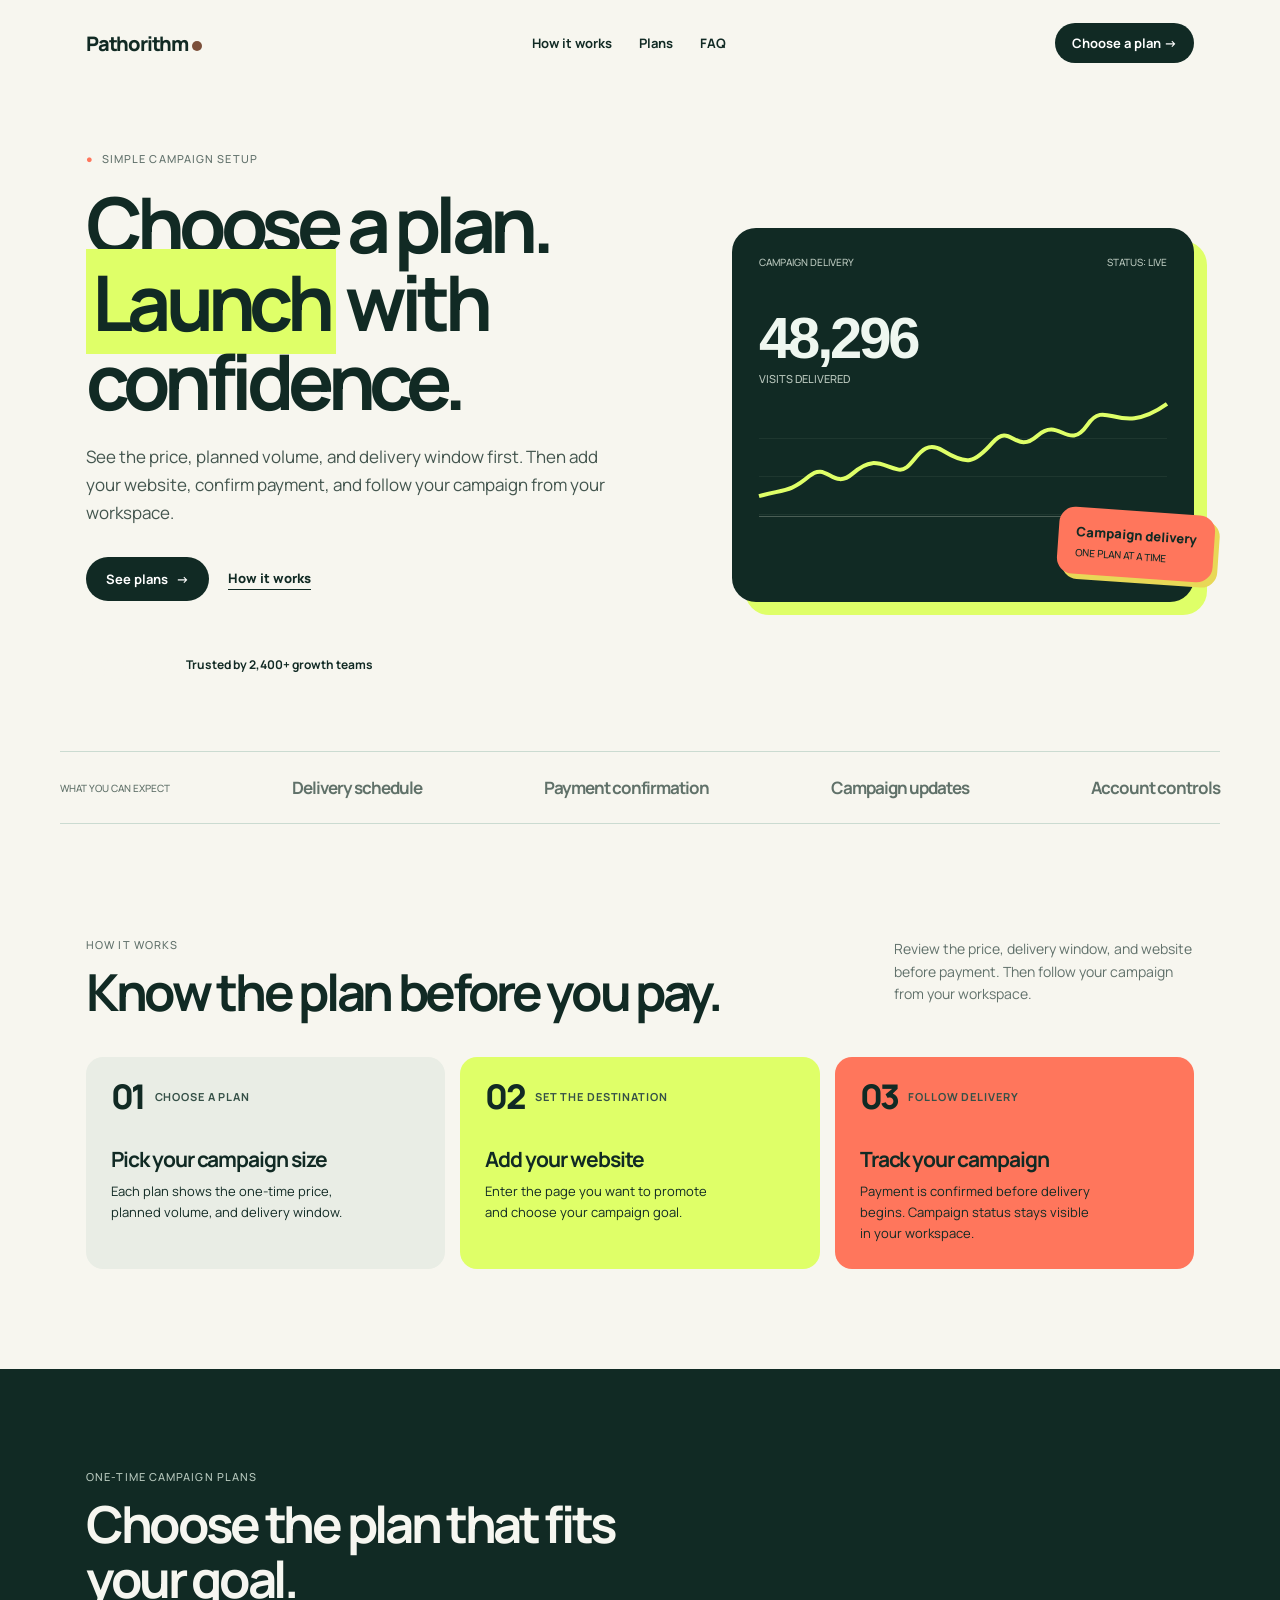
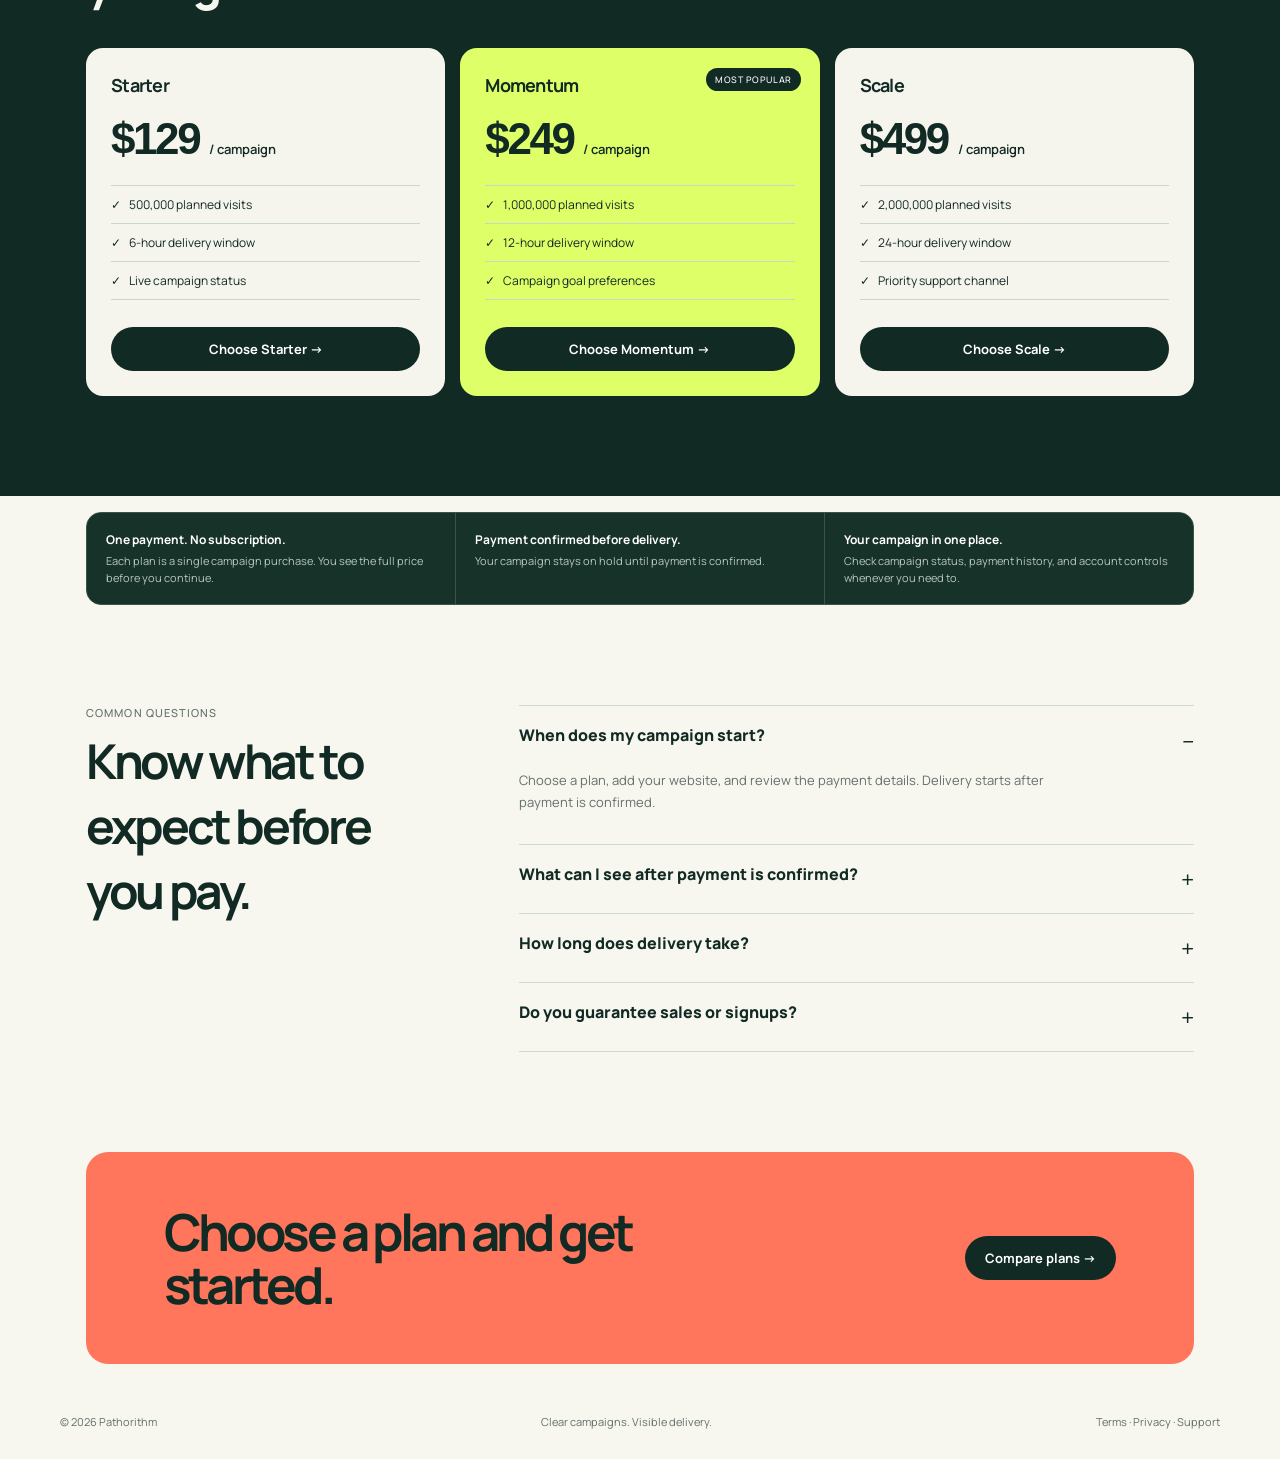
==== index.html @ e5708480 "Add files via upload" ====
<!doctype html>
<html lang="en">
<head>
  <meta charset="utf-8">
  <meta name="viewport" content="width=device-width, initial-scale=1">
  <meta name="description" content="High-intent website traffic, delivered simply.">
  <title>Pathorithm — Real visitors. Clear growth.</title>
  <link rel="preconnect" href="https://fonts.googleapis.com">
  <link rel="preconnect" href="https://fonts.gstatic.com" crossorigin>
  <link href="https://fonts.googleapis.com/css2?family=DM+Mono:wght@400;500&family=Manrope:wght@400;500;600;700;800&display=swap" rel="stylesheet">
  <link rel="icon" href="favicon.svg" type="image/svg+xml">
  <link rel="stylesheet" href="logo.css">
  <link rel="stylesheet" href="typography.css">
  <link rel="stylesheet" href="numbers.css">
  <style>
    :root{--ink:#112a24;--paper:#f7f6ef;--lime:#dfff68;--coral:#ff765c;--soft:#e8ede4;--muted:#61716b;--line:#cbdbd1}
    *{box-sizing:border-box} html{scroll-behavior:smooth} body{margin:0;background:var(--paper);color:var(--ink);font-family:Manrope,Arial,sans-serif} a{color:inherit;text-decoration:none}
    .wrap{max-width:1160px;margin:auto;padding:0 26px}.nav{display:flex;align-items:center;justify-content:space-between;height:86px}.brand{font-weight:800;letter-spacing:-1.2px;font-size:20px}.brand i{display:inline-block;width:10px;height:10px;background:var(--coral);border-radius:50%;margin-left:4px}.nav-links{display:flex;gap:27px;font-size:13px;font-weight:700}.nav-cta,.button{background:var(--ink);color:#fff;border:0;border-radius:999px;padding:13px 20px;font:700 13px Manrope;cursor:pointer;display:inline-flex;justify-content:center;align-items:center;gap:8px}.nav-cta{padding:11px 17px}.hero{min-height:606px;padding:65px 0 72px;position:relative;overflow:hidden}.eyebrow,.kicker{font:500 11px 'DM Mono',monospace;letter-spacing:.1em;text-transform:uppercase;color:var(--muted)}.eyebrow:before{content:'●';color:var(--coral);padding-right:8px}.hero-grid{display:grid;grid-template-columns:1.13fr .87fr;gap:46px;align-items:center}.hero h1{font-size:clamp(48px,6vw,80px);letter-spacing:-.075em;line-height:1.02;margin:19px 0 23px;max-width:720px}.hero h1 em{font-style:normal;background:var(--lime);padding:0 .08em}.sub{font-size:17px;line-height:1.65;color:#43554e;max-width:530px;margin-bottom:30px}.hero-actions{display:flex;align-items:center;gap:19px}.link-arrow{font-size:13px;font-weight:800;border-bottom:1px solid var(--ink);padding-bottom:2px}.proof{display:flex;align-items:center;margin-top:49px;gap:12px;font-size:12px;font-weight:700}.faces{display:flex}.face{width:29px;height:29px;border:2px solid var(--paper);border-radius:50%;margin-left:-7px;background:linear-gradient(135deg,#e58465,#52362e)}.face:nth-child(2){background:linear-gradient(135deg,#a88d78,#dfcfba)}.face:nth-child(3){background:linear-gradient(135deg,#0c6a65,#e9d4b1)}.face:nth-child(4){background:linear-gradient(135deg,#c7d4a2,#805d49)}
    .card-graphic{background:var(--ink);color:#eff7f0;border-radius:24px;padding:27px;min-height:374px;position:relative;box-shadow:13px 13px 0 var(--lime)}.g-head{display:flex;justify-content:space-between;color:#b9c7bd;font:500 10px 'DM Mono'}.g-value{font-size:58px;letter-spacing:-.08em;font-weight:700;margin:35px 0 0}.g-label{font:500 11px 'DM Mono';color:#b9c7bd}.chart{height:116px;margin-top:15px;position:relative;border-bottom:1px solid #4a5e55;background:repeating-linear-gradient(to bottom,transparent 0,transparent 37px,#2b433a 38px)}.chart svg{position:absolute;inset:0;width:100%;height:100%;overflow:visible}.float{position:absolute;bottom:24px;right:-20px;background:var(--coral);color:var(--ink);border-radius:16px;padding:15px 18px;font-weight:800;font-size:13px;transform:rotate(4deg);box-shadow:5px 5px 0 #e8d857}.float span{display:block;font:500 10px 'DM Mono';margin-top:5px}
    .logos{border-top:1px solid var(--line);border-bottom:1px solid var(--line);padding:24px 0;display:flex;align-items:center;justify-content:space-between;gap:25px;color:#607169}.logos p{font:500 10px 'DM Mono';margin:0;white-space:nowrap}.logos strong{font-size:17px;letter-spacing:-1px;white-space:nowrap}.section{padding:100px 0}.section-top{display:flex;justify-content:space-between;align-items:end;margin-bottom:38px}.section h2{font-size:clamp(34px,4vw,51px);letter-spacing:-.065em;line-height:1.08;max-width:650px;margin:12px 0 0}.section-top>p{max-width:300px;line-height:1.6;font-size:14px;color:var(--muted)}.steps{display:grid;grid-template-columns:repeat(3,1fr);gap:15px}.step{padding:25px;background:#e9ede5;border-radius:17px;min-height:205px}.step:nth-child(2){background:var(--lime)}.step:nth-child(3){background:var(--coral)}.number{font:500 11px 'DM Mono'}.step h3{font-size:21px;letter-spacing:-.05em;margin:48px 0 8px}.step p{font-size:13px;line-height:1.6;margin:0;max-width:240px}.pricing{background:var(--ink);color:#f6f6f0}.pricing .kicker{color:#b7c8bd}.pricing h2{max-width:600px}.plans{display:grid;grid-template-columns:repeat(3,1fr);gap:15px;margin-top:42px}.plan{background:#f5f4ed;color:var(--ink);border-radius:17px;padding:25px;position:relative}.plan.hot{background:var(--lime)}.pill{position:absolute;right:19px;top:20px;background:var(--ink);color:#fff;border-radius:999px;padding:5px 9px;font:500 9px 'DM Mono';letter-spacing:.06em}.plan h3{font-size:18px;margin:0 0 17px;letter-spacing:-.04em}.price{font-size:44px;font-weight:800;letter-spacing:-.075em}.price small{font-size:13px;letter-spacing:0}.plan ul{padding:0;list-style:none;margin:21px 0 27px;border-top:1px solid #cbd6ca}.plan li{border-bottom:1px solid #cbd6ca;padding:10px 0;font-size:12px}.plan li:before{content:'✓';margin-right:8px}.plan .button{width:100%}.faq{padding:100px 0}.faq-grid{display:grid;grid-template-columns:.7fr 1.3fr;gap:70px}.faq h2{font-size:48px;letter-spacing:-.07em;margin:8px 0}.details{border-top:1px solid var(--line)}details{border-bottom:1px solid var(--line);padding:18px 0}summary{font-size:16px;font-weight:800;cursor:pointer;list-style:none;display:flex;justify-content:space-between}summary:after{content:'+';font-size:23px;font-weight:400}details[open] summary:after{content:'–'}details p{max-width:570px;color:var(--muted);font-size:13px;line-height:1.7}.cta{background:var(--coral);border-radius:22px;margin:0 0 50px;padding:53px 7%;display:flex;align-items:center;justify-content:space-between;gap:25px}.cta h2{font-size:clamp(33px,4vw,51px);letter-spacing:-.07em;line-height:1.04;margin:0;max-width:630px}.cta .button{background:var(--ink);white-space:nowrap}.footer{padding:0 0 30px;display:flex;justify-content:space-between;font-size:11px;color:var(--muted)}
    @media(max-width:760px){.wrap{padding:0 19px}.nav{height:70px}.nav-links{display:none}.hero{padding-top:42px}.hero-grid,.faq-grid{grid-template-columns:1fr;gap:36px}.hero h1{font-size:51px}.card-graphic{min-height:330px}.logos{overflow:hidden;justify-content:flex-start}.logos strong:nth-of-type(n+4){display:none}.section{padding:68px 0}.section-top{display:block}.section-top>p{margin-top:20px}.steps,.plans{grid-template-columns:1fr}.step h3{margin-top:28px}.pricing{padding:68px 0}.faq{padding:68px 0}.cta{padding:35px 25px;display:block}.cta .button{margin-top:24px}.footer{gap:10px;flex-wrap:wrap}.hero-actions{flex-wrap:wrap}}
    .assurance{display:grid;grid-template-columns:repeat(3,1fr);gap:1px;margin-top:16px;border:1px solid #3b544a;border-radius:15px;overflow:hidden;background:#3b544a}.assurance div{background:#173229;padding:18px 19px}.assurance b{display:block;color:#fff;font-size:12px}.assurance span{display:block;color:#b7c8bd;font-size:11px;line-height:1.55;margin-top:4px}.faces .face{overflow:hidden;background:#dce6dc!important}.faces .face:nth-child(1){background:url('https://images.unsplash.com/photo-1534528741775-53994a69daeb?auto=format&fit=crop&w=80&q=80') center/cover!important}.faces .face:nth-child(2){background:url('https://images.unsplash.com/photo-1500648767791-00dcc994a43e?auto=format&fit=crop&w=80&q=80') center/cover!important}.faces .face:nth-child(3){background:url('https://images.unsplash.com/photo-1544005313-94ddf0286df2?auto=format&fit=crop&w=80&q=80') center/cover!important}.faces .face:nth-child(4){background:url('https://images.unsplash.com/photo-1494790108377-be9c29b29330?auto=format&fit=crop&w=80&q=80') center/cover!important}.hero.wrap,.section.wrap,.faq.wrap{padding-left:26px;padding-right:26px}.step{display:flex;flex-direction:column}.step .number{display:flex;align-items:center;gap:11px;font-family:Manrope,Arial,sans-serif;font-size:11px;font-weight:800;letter-spacing:.08em;color:#355047}.step .number span{font-size:34px;font-weight:800;letter-spacing:-.08em;line-height:.85;color:var(--ink)}.step h3{margin-top:34px}@media(max-width:760px){.hero.wrap,.section.wrap,.faq.wrap{padding-left:19px;padding-right:19px}.proof{flex-wrap:wrap}.assurance{grid-template-columns:1fr}.assurance div{padding:16px}.step .number span{font-size:38px}.step h3{margin-top:26px}}
  </style>
  <style>#landing-loader{position:fixed;inset:0;z-index:100;background:#112a24;color:#f7f6ef;display:grid;place-content:center;justify-items:center;gap:16px;transition:opacity .28s ease,visibility .28s ease}#landing-loader.is-hidden{opacity:0;visibility:hidden;pointer-events:none}.landing-loader-mark{font:800 25px Manrope;letter-spacing:-1.5px}.landing-loader-mark i{display:inline-block;width:10px;height:10px;border-radius:50%;background:#7b4f3a;margin-left:3px}.landing-loader-spin{width:38px;height:38px;border:3px solid #4c685e;border-top-color:#dfff68;border-radius:50%;animation:landingSpin .8s linear infinite}#landing-loader p{font:500 11px 'DM Mono';letter-spacing:.06em;color:#b8cbc0;margin:0}@keyframes landingSpin{to{transform:rotate(360deg)}}</style>
</head>
<body><div id="landing-loader" role="status" aria-live="polite"><div class="landing-loader-mark">Pathorithm<i></i></div><span class="landing-loader-spin"></span><p>Loading Pathorithm…</p></div>
  <nav class="wrap nav"><a href="#top" class="brand" onclick="try{if(JSON.parse(localStorage.getItem('northstar_local_product_v1'))?.session){this.href='dashboard.html'}}catch(e){}">Pathorithm<i></i></a><div class="nav-links"><a href="#how">How it works</a><a href="#plans">Plans</a><a href="#faq">FAQ</a></div><a class="nav-cta" href="signup.html">Choose a plan →</a></nav>
  <main id="top">
    <section class="hero wrap"><div class="hero-grid"><div><div class="eyebrow">SIMPLE CAMPAIGN SETUP</div><h1>Choose a plan.<br><em>Launch</em> with confidence.</h1><p class="sub">See the price, planned volume, and delivery window first. Then add your website, confirm payment, and follow your campaign from your workspace.</p><div class="hero-actions"><a class="button" href="#plans">See plans <span>→</span></a><a class="link-arrow" href="#how">How it works</a></div><div class="proof"><div class="faces"><span class="face"></span><span class="face"></span><span class="face"></span><span class="face"></span></div>Trusted by 2,400+ growth teams</div></div><div class="card-graphic"><div class="g-head"><span>CAMPAIGN DELIVERY</span><span>STATUS: LIVE</span></div><div class="g-value">48,296</div><div class="g-label">VISITS DELIVERED</div><div class="chart"><svg viewBox="0 0 400 116" preserveAspectRatio="none"><path d="M0 96 C24 89 31 92 49 76 S72 91 92 73 S120 65 136 69 S156 35 180 50 S211 63 229 42 S251 55 273 35 S303 52 322 24 S352 38 400 3" fill="none" stroke="#dfff68" stroke-width="4" vector-effect="non-scaling-stroke"/></svg></div><div class="float">Campaign delivery<span>ONE PLAN AT A TIME</span></div></div></div></section>
    <div class="wrap logos"><p>WHAT YOU CAN EXPECT</p><strong>Delivery schedule</strong><strong>Payment confirmation</strong><strong>Campaign updates</strong><strong>Account controls</strong></div>
    <section class="section wrap" id="how"><div class="section-top"><div><div class="kicker">HOW IT WORKS</div><h2>Know the plan before you pay.</h2></div><p>Review the price, delivery window, and website before payment. Then follow your campaign from your workspace.</p></div><div class="steps"><article class="step"><div class="number"><span>01</span><b>CHOOSE A PLAN</b></div><h3>Pick your campaign size</h3><p>Each plan shows the one-time price, planned volume, and delivery window.</p></article><article class="step"><div class="number"><span>02</span><b>SET THE DESTINATION</b></div><h3>Add your website</h3><p>Enter the page you want to promote and choose your campaign goal.</p></article><article class="step"><div class="number"><span>03</span><b>FOLLOW DELIVERY</b></div><h3>Track your campaign</h3><p>Payment is confirmed before delivery begins. Campaign status stays visible in your workspace.</p></article></div></section>
    <section class="pricing" id="plans"><div class="wrap section"><div class="kicker">ONE-TIME CAMPAIGN PLANS</div><h2>Choose the plan that fits your goal.</h2><div class="plans"><article class="plan"><h3>Starter</h3><div class="price">$129 <small>/ campaign</small></div><ul><li>500,000 planned visits</li><li>6-hour delivery window</li><li>Live campaign status</li></ul><button class="button" onclick="selectPlan('Starter')">Choose Starter →</button></article><article class="plan hot"><span class="pill">MOST POPULAR</span><h3>Momentum</h3><div class="price">$249 <small>/ campaign</small></div><ul><li>1,000,000 planned visits</li><li>12-hour delivery window</li><li>Campaign goal preferences</li></ul><button class="button" onclick="selectPlan('Momentum')">Choose Momentum →</button></article><article class="plan"><h3>Scale</h3><div class="price">$499 <small>/ campaign</small></div><ul><li>2,000,000 planned visits</li><li>24-hour delivery window</li><li>Priority support channel</li></ul><button class="button" onclick="selectPlan('Scale')">Choose Scale →</button></article></div></div></section>
    <section class="wrap"><div class="assurance"><div><b>One payment. No subscription.</b><span>Each plan is a single campaign purchase. You see the full price before you continue.</span></div><div><b>Payment confirmed before delivery.</b><span>Your campaign stays on hold until payment is confirmed.</span></div><div><b>Your campaign in one place.</b><span>Check campaign status, payment history, and account controls whenever you need to.</span></div></div></section>
    <section class="faq wrap" id="faq"><div class="faq-grid"><div><div class="kicker">COMMON QUESTIONS</div><h2>Know what to expect before you pay.</h2></div><div class="details"><details open><summary>When does my campaign start?</summary><p>Choose a plan, add your website, and review the payment details. Delivery starts after payment is confirmed.</p></details><details><summary>What can I see after payment is confirmed?</summary><p>Your workspace shows campaign status, delivery activity, payment history, and account controls in one place.</p></details><details><summary>How long does delivery take?</summary><p>Delivery follows the window shown with your plan: 6, 12, or 24 hours.</p></details><details><summary>Do you guarantee sales or signups?</summary><p>No one can honestly guarantee sales or signups. Pathorithm shows your campaign plan and delivery activity so you can measure the results.</p></details></div></div></section>
    <section class="wrap"><div class="cta"><h2>Choose a plan and get started.</h2><a href="#plans" class="button">Compare plans →</a></div></section>
  </main>
  <footer class="wrap footer"><span>© 2026 Pathorithm</span><span>Clear campaigns. Visible delivery.</span><span><a href="terms.html">Terms</a> · <a href="privacy.html">Privacy</a></span></footer>
  <script>function selectPlan(plan){const data={Starter:['129','500000'],Momentum:['249','1000000'],Scale:['499','2000000']}[plan];location.href='signup.html?plan='+encodeURIComponent(plan)+'&price='+data[0]+'&visitors='+encodeURIComponent(data[1]);}try{if(JSON.parse(localStorage.getItem('northstar_local_product_v1'))?.session){const c=document.querySelector('.nav-cta');c.href='dashboard.html';c.textContent='Open dashboard →';}}catch(e){}const proof=document.querySelector('.proof');if(proof&&proof.lastChild)proof.lastChild.textContent=' Trusted by 2,400+ growth teams';const footerLinks=document.querySelector('.footer span:last-child');if(footerLinks)footerLinks.insertAdjacentHTML('beforeend',' · <a href="support.html">Support</a>');</script>
  <script>const landingLoader=document.getElementById('landing-loader');function showLandingLoader(message='Opening Pathorithm…'){landingLoader.querySelector('p').textContent=message;landingLoader.classList.remove('is-hidden')}function pathorithmValue(value){return String(value).replace(/northstar traffic/gi,'Pathorithm').replace(/northstar/gi,'Pathorithm')}const landingWalker=document.createTreeWalker(document.body,NodeFilter.SHOW_TEXT),landingNodes=[];while(landingWalker.nextNode()){const node=landingWalker.currentNode;if(!node.parentElement?.closest('script,style'))landingNodes.push(node)}landingNodes.forEach(node=>node.nodeValue=pathorithmValue(node.nodeValue));document.querySelectorAll('.brand').forEach(brand=>brand.href=brand.href);window.selectPlan=plan=>{const data={Starter:['129','500000'],Momentum:['249','1000000'],Scale:['499','2000000']}[plan];showLandingLoader('Preparing your campaign…');setTimeout(()=>location.href='signup.html?plan='+encodeURIComponent(plan)+'&price='+data[0]+'&visitors='+encodeURIComponent(data[1]),480)};setTimeout(()=>landingLoader.classList.add('is-hidden'),540);window.addEventListener('pageshow',event=>{if(event.persisted)landingLoader.classList.add('is-hidden')});document.querySelectorAll('a[href$=".html"]').forEach(link=>link.addEventListener('click',event=>{if(event.metaKey||event.ctrlKey||event.shiftKey||event.altKey)return;showLandingLoader('Opening Pathorithm…')}));</script>
</body>
</html>
---- logo.css ----
.brand i,.loader-mark i{background:#7b4f3a!important}
---- typography.css ----
*,*::before,*::after{font-family:Manrope,Arial,sans-serif!important}
---- numbers.css ----
.g-value,.price,.activity-metric b,.metric-card b,.timer b,.send-block strong,.order-row b,.invoice-total b,.invoice-row>span:nth-child(3),.banner-count strong,.traffic-banner strong,.campaign-status b{font-family:-apple-system,BlinkMacSystemFont,"SF Pro Display","SF Pro Text","Helvetica Neue",Arial,sans-serif!important;font-variant-numeric:tabular-nums lining-nums;font-weight:600!important;letter-spacing:-.055em!important}
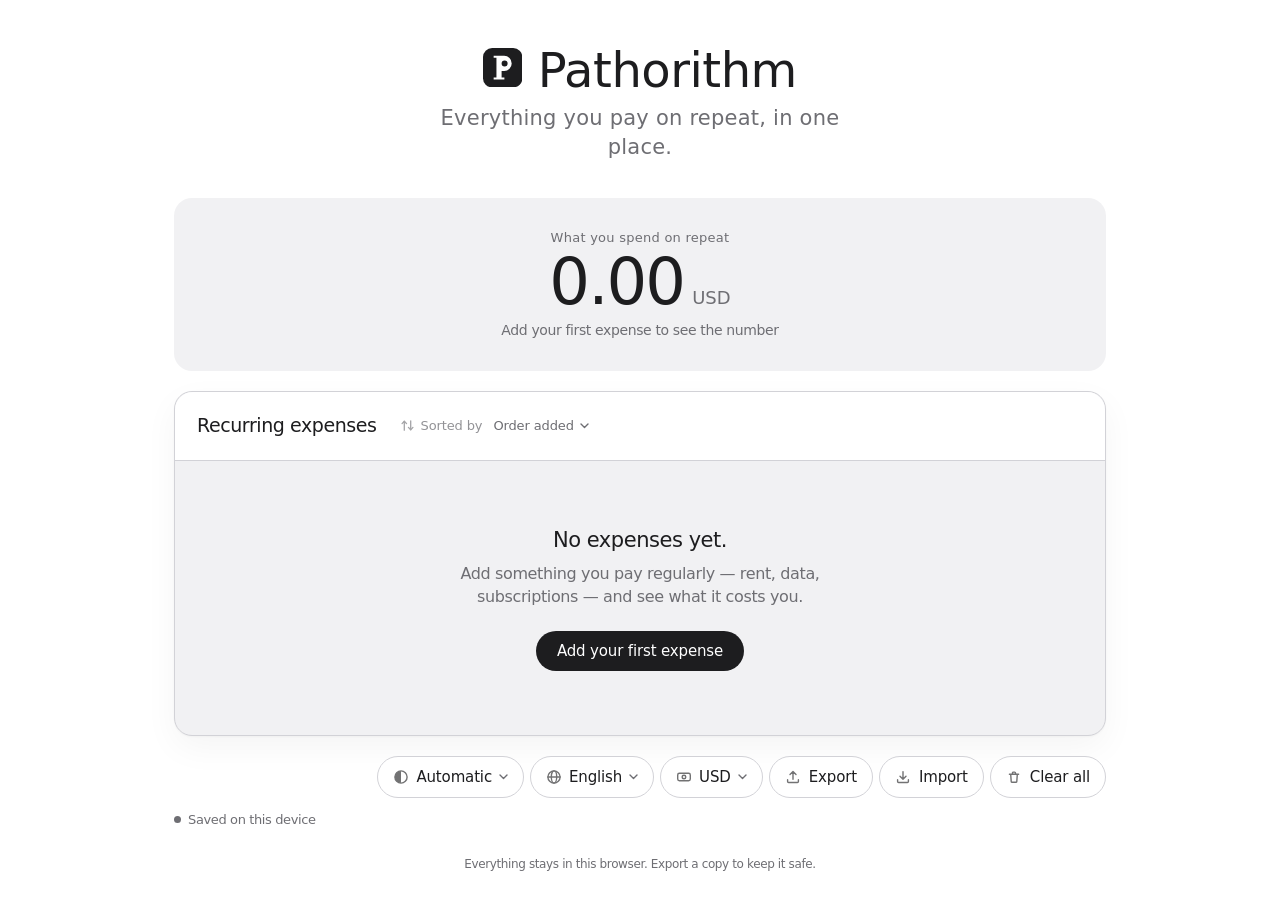
==== commit 745f3a41: "Add files via upload" ====
--- a/index.html
+++ b/index.html
@@ -1,41 +1,4269 @@
-<!doctype html>
+<!DOCTYPE html>
 <html lang="en">
 <head>
-  <meta charset="utf-8">
-  <meta name="viewport" content="width=device-width, initial-scale=1">
-  <meta name="description" content="High-intent website traffic, delivered simply.">
-  <title>Pathorithm — Real visitors. Clear growth.</title>
-  <link rel="preconnect" href="https://fonts.googleapis.com">
-  <link rel="preconnect" href="https://fonts.gstatic.com" crossorigin>
-  <link href="https://fonts.googleapis.com/css2?family=DM+Mono:wght@400;500&family=Manrope:wght@400;500;600;700;800&display=swap" rel="stylesheet">
-  <link rel="icon" href="favicon.svg" type="image/svg+xml">
-  <link rel="stylesheet" href="logo.css">
-  <link rel="stylesheet" href="typography.css">
-  <link rel="stylesheet" href="numbers.css">
-  <style>
-    :root{--ink:#112a24;--paper:#f7f6ef;--lime:#dfff68;--coral:#ff765c;--soft:#e8ede4;--muted:#61716b;--line:#cbdbd1}
-    *{box-sizing:border-box} html{scroll-behavior:smooth} body{margin:0;background:var(--paper);color:var(--ink);font-family:Manrope,Arial,sans-serif} a{color:inherit;text-decoration:none}
-    .wrap{max-width:1160px;margin:auto;padding:0 26px}.nav{display:flex;align-items:center;justify-content:space-between;height:86px}.brand{font-weight:800;letter-spacing:-1.2px;font-size:20px}.brand i{display:inline-block;width:10px;height:10px;background:var(--coral);border-radius:50%;margin-left:4px}.nav-links{display:flex;gap:27px;font-size:13px;font-weight:700}.nav-cta,.button{background:var(--ink);color:#fff;border:0;border-radius:999px;padding:13px 20px;font:700 13px Manrope;cursor:pointer;display:inline-flex;justify-content:center;align-items:center;gap:8px}.nav-cta{padding:11px 17px}.hero{min-height:606px;padding:65px 0 72px;position:relative;overflow:hidden}.eyebrow,.kicker{font:500 11px 'DM Mono',monospace;letter-spacing:.1em;text-transform:uppercase;color:var(--muted)}.eyebrow:before{content:'●';color:var(--coral);padding-right:8px}.hero-grid{display:grid;grid-template-columns:1.13fr .87fr;gap:46px;align-items:center}.hero h1{font-size:clamp(48px,6vw,80px);letter-spacing:-.075em;line-height:1.02;margin:19px 0 23px;max-width:720px}.hero h1 em{font-style:normal;background:var(--lime);padding:0 .08em}.sub{font-size:17px;line-height:1.65;color:#43554e;max-width:530px;margin-bottom:30px}.hero-actions{display:flex;align-items:center;gap:19px}.link-arrow{font-size:13px;font-weight:800;border-bottom:1px solid var(--ink);padding-bottom:2px}.proof{display:flex;align-items:center;margin-top:49px;gap:12px;font-size:12px;font-weight:700}.faces{display:flex}.face{width:29px;height:29px;border:2px solid var(--paper);border-radius:50%;margin-left:-7px;background:linear-gradient(135deg,#e58465,#52362e)}.face:nth-child(2){background:linear-gradient(135deg,#a88d78,#dfcfba)}.face:nth-child(3){background:linear-gradient(135deg,#0c6a65,#e9d4b1)}.face:nth-child(4){background:linear-gradient(135deg,#c7d4a2,#805d49)}
-    .card-graphic{background:var(--ink);color:#eff7f0;border-radius:24px;padding:27px;min-height:374px;position:relative;box-shadow:13px 13px 0 var(--lime)}.g-head{display:flex;justify-content:space-between;color:#b9c7bd;font:500 10px 'DM Mono'}.g-value{font-size:58px;letter-spacing:-.08em;font-weight:700;margin:35px 0 0}.g-label{font:500 11px 'DM Mono';color:#b9c7bd}.chart{height:116px;margin-top:15px;position:relative;border-bottom:1px solid #4a5e55;background:repeating-linear-gradient(to bottom,transparent 0,transparent 37px,#2b433a 38px)}.chart svg{position:absolute;inset:0;width:100%;height:100%;overflow:visible}.float{position:absolute;bottom:24px;right:-20px;background:var(--coral);color:var(--ink);border-radius:16px;padding:15px 18px;font-weight:800;font-size:13px;transform:rotate(4deg);box-shadow:5px 5px 0 #e8d857}.float span{display:block;font:500 10px 'DM Mono';margin-top:5px}
-    .logos{border-top:1px solid var(--line);border-bottom:1px solid var(--line);padding:24px 0;display:flex;align-items:center;justify-content:space-between;gap:25px;color:#607169}.logos p{font:500 10px 'DM Mono';margin:0;white-space:nowrap}.logos strong{font-size:17px;letter-spacing:-1px;white-space:nowrap}.section{padding:100px 0}.section-top{display:flex;justify-content:space-between;align-items:end;margin-bottom:38px}.section h2{font-size:clamp(34px,4vw,51px);letter-spacing:-.065em;line-height:1.08;max-width:650px;margin:12px 0 0}.section-top>p{max-width:300px;line-height:1.6;font-size:14px;color:var(--muted)}.steps{display:grid;grid-template-columns:repeat(3,1fr);gap:15px}.step{padding:25px;background:#e9ede5;border-radius:17px;min-height:205px}.step:nth-child(2){background:var(--lime)}.step:nth-child(3){background:var(--coral)}.number{font:500 11px 'DM Mono'}.step h3{font-size:21px;letter-spacing:-.05em;margin:48px 0 8px}.step p{font-size:13px;line-height:1.6;margin:0;max-width:240px}.pricing{background:var(--ink);color:#f6f6f0}.pricing .kicker{color:#b7c8bd}.pricing h2{max-width:600px}.plans{display:grid;grid-template-columns:repeat(3,1fr);gap:15px;margin-top:42px}.plan{background:#f5f4ed;color:var(--ink);border-radius:17px;padding:25px;position:relative}.plan.hot{background:var(--lime)}.pill{position:absolute;right:19px;top:20px;background:var(--ink);color:#fff;border-radius:999px;padding:5px 9px;font:500 9px 'DM Mono';letter-spacing:.06em}.plan h3{font-size:18px;margin:0 0 17px;letter-spacing:-.04em}.price{font-size:44px;font-weight:800;letter-spacing:-.075em}.price small{font-size:13px;letter-spacing:0}.plan ul{padding:0;list-style:none;margin:21px 0 27px;border-top:1px solid #cbd6ca}.plan li{border-bottom:1px solid #cbd6ca;padding:10px 0;font-size:12px}.plan li:before{content:'✓';margin-right:8px}.plan .button{width:100%}.faq{padding:100px 0}.faq-grid{display:grid;grid-template-columns:.7fr 1.3fr;gap:70px}.faq h2{font-size:48px;letter-spacing:-.07em;margin:8px 0}.details{border-top:1px solid var(--line)}details{border-bottom:1px solid var(--line);padding:18px 0}summary{font-size:16px;font-weight:800;cursor:pointer;list-style:none;display:flex;justify-content:space-between}summary:after{content:'+';font-size:23px;font-weight:400}details[open] summary:after{content:'–'}details p{max-width:570px;color:var(--muted);font-size:13px;line-height:1.7}.cta{background:var(--coral);border-radius:22px;margin:0 0 50px;padding:53px 7%;display:flex;align-items:center;justify-content:space-between;gap:25px}.cta h2{font-size:clamp(33px,4vw,51px);letter-spacing:-.07em;line-height:1.04;margin:0;max-width:630px}.cta .button{background:var(--ink);white-space:nowrap}.footer{padding:0 0 30px;display:flex;justify-content:space-between;font-size:11px;color:var(--muted)}
-    @media(max-width:760px){.wrap{padding:0 19px}.nav{height:70px}.nav-links{display:none}.hero{padding-top:42px}.hero-grid,.faq-grid{grid-template-columns:1fr;gap:36px}.hero h1{font-size:51px}.card-graphic{min-height:330px}.logos{overflow:hidden;justify-content:flex-start}.logos strong:nth-of-type(n+4){display:none}.section{padding:68px 0}.section-top{display:block}.section-top>p{margin-top:20px}.steps,.plans{grid-template-columns:1fr}.step h3{margin-top:28px}.pricing{padding:68px 0}.faq{padding:68px 0}.cta{padding:35px 25px;display:block}.cta .button{margin-top:24px}.footer{gap:10px;flex-wrap:wrap}.hero-actions{flex-wrap:wrap}}
-    .assurance{display:grid;grid-template-columns:repeat(3,1fr);gap:1px;margin-top:16px;border:1px solid #3b544a;border-radius:15px;overflow:hidden;background:#3b544a}.assurance div{background:#173229;padding:18px 19px}.assurance b{display:block;color:#fff;font-size:12px}.assurance span{display:block;color:#b7c8bd;font-size:11px;line-height:1.55;margin-top:4px}.faces .face{overflow:hidden;background:#dce6dc!important}.faces .face:nth-child(1){background:url('https://images.unsplash.com/photo-1534528741775-53994a69daeb?auto=format&fit=crop&w=80&q=80') center/cover!important}.faces .face:nth-child(2){background:url('https://images.unsplash.com/photo-1500648767791-00dcc994a43e?auto=format&fit=crop&w=80&q=80') center/cover!important}.faces .face:nth-child(3){background:url('https://images.unsplash.com/photo-1544005313-94ddf0286df2?auto=format&fit=crop&w=80&q=80') center/cover!important}.faces .face:nth-child(4){background:url('https://images.unsplash.com/photo-1494790108377-be9c29b29330?auto=format&fit=crop&w=80&q=80') center/cover!important}.hero.wrap,.section.wrap,.faq.wrap{padding-left:26px;padding-right:26px}.step{display:flex;flex-direction:column}.step .number{display:flex;align-items:center;gap:11px;font-family:Manrope,Arial,sans-serif;font-size:11px;font-weight:800;letter-spacing:.08em;color:#355047}.step .number span{font-size:34px;font-weight:800;letter-spacing:-.08em;line-height:.85;color:var(--ink)}.step h3{margin-top:34px}@media(max-width:760px){.hero.wrap,.section.wrap,.faq.wrap{padding-left:19px;padding-right:19px}.proof{flex-wrap:wrap}.assurance{grid-template-columns:1fr}.assurance div{padding:16px}.step .number span{font-size:38px}.step h3{margin-top:26px}}
-  </style>
-  <style>#landing-loader{position:fixed;inset:0;z-index:100;background:#112a24;color:#f7f6ef;display:grid;place-content:center;justify-items:center;gap:16px;transition:opacity .28s ease,visibility .28s ease}#landing-loader.is-hidden{opacity:0;visibility:hidden;pointer-events:none}.landing-loader-mark{font:800 25px Manrope;letter-spacing:-1.5px}.landing-loader-mark i{display:inline-block;width:10px;height:10px;border-radius:50%;background:#7b4f3a;margin-left:3px}.landing-loader-spin{width:38px;height:38px;border:3px solid #4c685e;border-top-color:#dfff68;border-radius:50%;animation:landingSpin .8s linear infinite}#landing-loader p{font:500 11px 'DM Mono';letter-spacing:.06em;color:#b8cbc0;margin:0}@keyframes landingSpin{to{transform:rotate(360deg)}}</style>
+<meta charset="utf-8">
+<meta name="viewport" content="width=device-width, initial-scale=1, maximum-scale=1, user-scalable=no, viewport-fit=cover">
+<title>Pathorithm</title>
+<meta name="description" content="Pathorithm — everything you pay on repeat, in one place.">
+<meta name="apple-mobile-web-app-title" content="Pathorithm">
+<meta name="apple-mobile-web-app-capable" content="yes">
+<meta name="mobile-web-app-capable" content="yes">
+<meta name="apple-mobile-web-app-status-bar-style" content="default">
+<meta name="application-name" content="Pathorithm">
+<link rel="manifest" href="manifest.json">
+<!-- Home screen. iOS rounds the corners itself, so the artwork is a full
+     opaque square -- a transparent PNG comes out black -- with the mark at
+     56% of the tile and a faint top-down gradient, the way a system app
+     icon is built. Inlined so the tool stays one file. -->
+<link rel="apple-touch-icon" sizes="180x180" href="[data-uri]">
+<meta name="theme-color" content="#FFFFFF" media="(prefers-color-scheme: light)">
+<meta name="theme-color" content="#000000" media="(prefers-color-scheme: dark)">
+<!-- One mark everywhere: the letter P on a black tile -- flat heavy stem,
+     slab foot, high-contrast circular bowl, counter punched out so the tile
+     shows through. Drawn as a path rather than set in a font, so it is the
+     same letter on every device. Flat here; the home-screen tile carries the
+     gradient, which is invisible at 16px anyway. -->
+<link rel="icon" href="data:image/svg+xml,<svg%20xmlns='http://www.w3.org/2000/svg'%20viewBox='0%200%2032%2032'><rect%20width='32'%20height='32'%20rx='7.4'%20fill='%23000000'/><g%20transform='translate%282.03%202.03%29%20scale%280.873%29'><path%20d='M7.6%2027%20L7.6%2025.2%20L10.2%2025.2%20L10.2%206.8%20L7.6%206.8%20L7.6%205%20L17.4%205%20A7%207%200%200%201%2017.4%2019%20L15%2019%20L15%2025.2%20L17.6%2025.2%20L17.6%2027%20Z%20M20.6%2012%20A2.8%202.8%200%201%200%2015%2012%20A2.8%202.8%200%201%200%2020.6%2012%20Z'%20fill='%23FFFFFF'%20fill-rule='evenodd'/></g></svg>">
+<style>
+  :root{
+    --text:#1D1D1F;
+    --muted:#6E6E73;
+    --canvas:#FFFFFF;
+    --surface:#F1F1F3;
+    --surface-strong:#E5E5E9;
+    --row:#FFFFFF;
+    --row-alt:#F5F5F7;
+    --row-hover:#F4F4F6;
+    /* Solid, not translucent. This was 94% white leaning on a backdrop blur,
+       so anywhere the blur is unavailable the sheet showed through as glass. */
+    --popover:#FFFFFF;
+    --hairline:#D2D2D7;
+    --blue:#1D1D1F;
+    --blue-hover:#000000;
+    --red:#1D1D1F;
+    --amber:#6E6E73;
+    --green:#6E6E73;
+    --accent-soft:rgba(0,0,0,.06);
+    --accent-ring:rgba(0,0,0,.14);
+    --radius:18px;
+    --r-card:18px;
+    --r-control:12px;
+    --r-pill:980px;
+    --hover:rgba(0,0,0,.04);
+    --press:rgba(0,0,0,.07);
+    --chip-shadow:0 1px 2px rgba(0,0,0,.05),0 0 0 1px rgba(0,0,0,.05);
+    --ctl-line:rgba(0,0,0,.13);
+    --focus-line:rgba(0,0,0,.38);
+    --ctl-line-hover:rgba(0,0,0,.26);
+    --chip-shadow-strong:0 2px 6px rgba(0,0,0,.07),0 0 0 1px rgba(0,0,0,.09);
+    --font:-apple-system,BlinkMacSystemFont,"SF Pro Text","SF Pro Display","SF Pro Icons",system-ui,"Segoe UI",Roboto,"Helvetica Neue",Helvetica,Arial,sans-serif;
+  }
+  @media (prefers-color-scheme: dark){
+    html:not([data-theme="light"]){
+      --text:#F5F5F7;
+      --muted:#A1A1A6;
+      --canvas:#000000;
+      --surface:#1D1D1F;
+      --surface-strong:#2C2C2E;
+      --row:#161617;
+      --row-alt:#1C1C1E;
+      --row-hover:#252527;
+      --popover:#1E1E20;
+      --hairline:#424245;
+      --blue:#F5F5F7;
+      --blue-hover:#FFFFFF;
+      --red:#F5F5F7;
+      --amber:#A1A1A6;
+      --green:#A1A1A6;
+      --hover:rgba(255,255,255,.06);
+      --press:rgba(255,255,255,.11);
+      --chip-shadow:0 1px 2px rgba(0,0,0,.4),0 0 0 1px rgba(255,255,255,.09);
+      --ctl-line:rgba(255,255,255,.18);
+      --focus-line:rgba(255,255,255,.46);
+      --ctl-line-hover:rgba(255,255,255,.34);
+      --chip-shadow-strong:0 2px 6px rgba(0,0,0,.5),0 0 0 1px rgba(255,255,255,.16)
+      --accent-soft:rgba(255,255,255,.10);
+      --accent-ring:rgba(255,255,255,.22);
+    }
+  }
+  /* Picked by hand in the Appearance menu. Same declarations as the
+     block above, so the two can never describe different darks. */
+  html[data-theme="dark"]{
+      --text:#F5F5F7;
+      --muted:#A1A1A6;
+      --canvas:#000000;
+      --surface:#1D1D1F;
+      --surface-strong:#2C2C2E;
+      --row:#161617;
+      --row-alt:#1C1C1E;
+      --row-hover:#252527;
+      --popover:#1E1E20;
+      --hairline:#424245;
+      --blue:#F5F5F7;
+      --blue-hover:#FFFFFF;
+      --red:#F5F5F7;
+      --amber:#A1A1A6;
+      --green:#A1A1A6;
+      --hover:rgba(255,255,255,.06);
+      --press:rgba(255,255,255,.11);
+      --chip-shadow:0 1px 2px rgba(0,0,0,.4),0 0 0 1px rgba(255,255,255,.09);
+      --ctl-line:rgba(255,255,255,.18);
+      --focus-line:rgba(255,255,255,.46);
+      --ctl-line-hover:rgba(255,255,255,.34);
+      --chip-shadow-strong:0 2px 6px rgba(0,0,0,.5),0 0 0 1px rgba(255,255,255,.16)
+      --accent-soft:rgba(255,255,255,.10);
+      --accent-ring:rgba(255,255,255,.22);
+  }
+
+  *{box-sizing:border-box}
+  html{-webkit-text-size-adjust:100%}
+  /* The page holds still while a menu is open, the way a Mac menu behaves:
+     scrolling underneath would drag the list out from under the popover. */
+  html.noscroll{overflow:hidden}
+  body{
+    margin:0;
+    font-family:var(--font);
+    font-size:17px;
+    line-height:1.47059;
+    letter-spacing:-.022em;
+    color:var(--text);
+    background:var(--canvas);
+    -webkit-font-smoothing:antialiased;
+    /* App chrome, not a document: nothing here is meant to be highlighted,
+       dragged or long-pressed, and no tap should flash a grey box. Typing
+       areas get selection handed back to them below. */
+    -webkit-user-select:none;
+    user-select:none;
+    -webkit-tap-highlight-color:transparent;
+    -webkit-touch-callout:none;
+    /* Kills the double-tap-to-zoom delay as well as the zoom itself. */
+    touch-action:manipulation;
+  }
+  .wrap{max-width:980px;margin:0 auto;padding:44px 24px 34px}
+  @media (max-width:734px){ .wrap{padding:32px 20px 26px} }
+
+  /* ---------- hero ---------- */
+  .hero{text-align:center;margin-bottom:36px}
+  .hero h1{
+    font-size:48px;line-height:1.08349;letter-spacing:-.01em;font-weight:500;margin:0 0 8px;
+  }
+  .hero p{font-size:21px;line-height:1.381;letter-spacing:.011em;color:var(--muted);margin:0 auto;max-width:34ch}
+  @media (max-width:734px){
+    .hero h1{font-size:34px}
+    .hero p{font-size:17px}
+  }
+
+  /* ---------- summary ---------- */
+  .summary{
+    background:var(--surface);border-radius:var(--r-card);padding:30px 28px;margin-bottom:20px;
+  }
+  /* Sized in em so it tracks the title at every breakpoint, and painted from
+     the theme tokens rather than fixed hex -- the filled quarters are ink,
+     the empty ones are the page itself, so it flips with dark mode. */
+  .mark{width:.82em;height:.82em;margin-right:.32em;vertical-align:baseline;
+    position:relative;top:.01em;flex:0 0 auto}
+  .mark .mk-tile{fill:var(--text)}
+  .mark .mk-p{fill:var(--canvas)}
+  .total-card{text-align:center;max-width:760px;margin:0 auto}
+  .total-label{font-size:13px;font-weight:400;color:var(--muted);letter-spacing:.02em;margin-bottom:2px}
+  .total-value{font-size:64px;font-weight:200;letter-spacing:-.03em;font-variant-numeric:tabular-nums;line-height:1.05}
+  .total-value .cur{font-size:18px;font-weight:300;color:var(--muted);margin-left:8px;letter-spacing:0}
+  .total-sub{margin-top:4px;font-size:14px;font-weight:400;color:var(--muted)}
+  /* Read straight off the total above it -- the same number, divided by its
+     own month. Rows rather than chips: a label and a figure, like a settings
+     pane, so it reads as two facts about that total instead of a panel of
+     statistics. Divider above, same as "The year ahead". */
+  /* The twelve bars answer "which month is worst". This answers the question
+     you ask straight after: what the whole year costs. Same weight as the
+     hint above the strip, so it reads as a caption, not a second headline. */
+  .year-sum{margin-top:12px;font-size:12px;color:var(--muted);
+    font-variant-numeric:tabular-nums;letter-spacing:-.01em}
+  /* ---- week by week ----
+     A month total tells you how much. It never tells you when, and when is
+     what empties an account: rent on the 3rd does not care that payday is the
+     28th. These are the real payment dates of the selected month, bucketed
+     into seven-day blocks from the 1st. */
+  .weeks{margin-top:22px;padding-top:18px;border-top:1px solid var(--hairline);text-align:start}
+  .weeks-head{display:flex;align-items:baseline;justify-content:space-between;gap:12px;
+    font-size:13px;color:var(--text);margin-bottom:14px}
+  .weeks-note{font-size:12px;color:var(--muted);font-weight:300}
+  /* One column per real day of the month, in one strip. The tall bars are the
+     days that can catch you, the gaps are the clear ground between them. */
+  .dstrip{display:flex;align-items:flex-end;gap:2px;height:70px;margin-bottom:2px}
+  /* A total nobody can take apart is a total nobody believes. So the week and
+     the month are itemised like a bill: what it is, how many times it is paid,
+     what that comes to, and a ruled line before the sum. */
+  .bill{margin-top:12px}
+  .bill-head{font-size:12px;color:var(--muted);margin:20px 0 2px}
+  .bill-row{display:flex;align-items:baseline;gap:10px;padding:9px 0;
+    border-bottom:1px solid var(--hairline);font-size:13px}
+  .bill-row:last-child{border-bottom:0}
+  .bill-name{flex:1 1 auto;min-width:0;overflow:hidden;text-overflow:ellipsis;white-space:nowrap}
+  .bill-x{color:var(--muted);margin-inline-start:7px;font-size:12px}
+  .bill-amt{flex:0 0 auto;font-variant-numeric:tabular-nums;letter-spacing:-.01em}
+  .bill-sum{border-bottom:0;border-top:1px solid var(--text);margin-top:2px;padding-top:11px}
+  .bill-sum .bill-name{color:var(--muted)}
+  .bill-none{font-size:13px;color:var(--muted);padding:9px 0;text-align:center}
+  .dcol{flex:1 1 0;min-width:0;display:flex;flex-direction:column;align-items:center;
+    justify-content:flex-end;gap:5px;height:100%;padding:0;border:0;background:none;
+    font:inherit;color:inherit;cursor:pointer;-webkit-appearance:none;appearance:none}
+  .dcol:focus-visible{outline:none}
+  .dcol:focus-visible .dbar{box-shadow:inset 0 0 0 1px var(--focus-line)}
+  @media (hover:hover){ .dcol:hover .dbar{background:var(--hairline)} }
+  .dcol.sel .dbar{box-shadow:inset 0 0 0 1px var(--text)}
+  .dcol.sel .dfill{opacity:1}
+  .dbar{flex:1 1 auto;width:100%;display:flex;align-items:flex-end;
+    border-radius:2px;background:var(--surface-strong);overflow:hidden}
+  .dfill{display:block;width:100%;border-radius:2px;background:transparent;
+    transition:height .3s var(--ease)}
+  .dcol.hit .dfill{background:var(--text);opacity:.5}
+  .dcol.now .dbar{box-shadow:inset 0 0 0 1px var(--text)}
+  .dcol.now.hit .dfill{opacity:.85}
+  .dnum{font-size:9.5px;line-height:1;height:10px;white-space:nowrap;
+    color:var(--muted);font-variant-numeric:tabular-nums}
+  .dcol.now .dnum{color:var(--text)}
+  /* Two ways to read the same month, never mixed in one picture. Due is what
+     leaves the account on the day it leaves. Set aside is the same money cut
+     into equal daily shares. A bar that says 133 on a day nothing is paid is
+     a lie, so the two never share a strip -- you switch between them. */
+  .dmode{display:inline-flex;gap:2px;padding:2px;margin-bottom:14px;
+    background:var(--surface-strong);border-radius:var(--r-pill)}
+  .dmode-b{padding:6px 14px;border:0;background:none;font:inherit;font-size:12px;
+    line-height:1.2;color:var(--muted);border-radius:var(--r-pill);cursor:pointer;
+    -webkit-appearance:none;appearance:none;
+    transition:background .22s var(--ease),color .22s var(--ease)}
+  .dmode-b.on{background:var(--row);color:var(--text);box-shadow:0 1px 2px rgba(0,0,0,.07)}
+  @media (hover:hover){ .dmode-b:not(.on):hover{color:var(--text)} }
+  .dmode-b:focus-visible{outline:none;box-shadow:inset 0 0 0 1px var(--focus-line)}
+  /* The calendar only ever draws money whose day is known: a payment on a set
+     date, or one that repeats on a day it can name. Money with no fixed date
+     was drawn here twice -- once as a band, once as a spanning bar -- and both
+     times it was a guess dressed up as a schedule. It is counted in the month
+     total and shown in its own row's Next payment, and that is enough. */
+  /* What is actually in the week you tapped. This is the whole point of the
+     section: a number you cannot open is just another number. */
+  .wlist{margin-top:14px}
+  .wrow{display:flex;align-items:baseline;gap:12px;padding:9px 0;
+    border-bottom:1px solid var(--hairline);font-size:13px}
+  .wrow:last-child{border-bottom:0;padding-bottom:0}
+  .wd{color:var(--muted);font-variant-numeric:tabular-nums;flex:0 0 auto;min-width:52px}
+  .wn{flex:1 1 auto;min-width:0;overflow:hidden;text-overflow:ellipsis;white-space:nowrap}
+  .wa{flex:0 0 auto;font-variant-numeric:tabular-nums;letter-spacing:-.01em}
+  .wrow.loose .wn,.wrow.loose .wa{color:var(--muted)}
+  .wfoot .wrow{border-bottom:0}
+  .wnone{font-size:13px;color:var(--muted);padding:9px 0}
+  .wd{white-space:nowrap}
+  /* Money that has no chosen day is never drawn on a day. It is kept apart
+     and said plainly: somewhere this week, somewhere this month. */
+  .wq{flex:0 1 auto;min-width:0;font-size:12px;color:var(--muted);text-align:end}
+  .dloose{margin-top:14px;padding-top:12px;border-top:1px solid var(--hairline)}
+  .dloose-head{font-size:12px;color:var(--muted);margin-bottom:2px}
+  .dloose .wrow:last-child{border-bottom:0;padding-bottom:0}
+  .dclear{margin-top:12px;font-size:13px;color:var(--muted);background:none;border:0;
+    padding:6px 0;cursor:pointer;font-family:inherit;display:block;width:100%;text-align:center}
+  @media (hover:hover){ .dclear:hover{color:var(--text)} }
+
+  /* ---------- centred labels ----------
+     A label pinned to the left edge is read last, if at all. The eye lands in
+     the middle of a card first, so every short label that has to be noticed --
+     the expense name, the titles inside a sheet, the hint under a form -- sits
+     there. Long prose and columns of figures stay where they are: centring a
+     paragraph makes it slower to read, and centring a money column destroys
+     the shared decimal point you scan down. */
+  .repeat-title{text-align:center}
+  .repeat-optional-title{text-align:center;flex:1 1 auto}
+  .repeat-optional-head{position:relative;justify-content:center;text-align:center}
+  .repeat-optional-head .repeat-clear{position:absolute;inset-inline-end:0;top:50%;
+    transform:translateY(-50%);margin:0}
+  .add-hint{text-align:center}
+  .repeat-actions{justify-content:center}
+  .repeat-every{justify-content:center}
+  .wnone{text-align:center}
+  @media (max-width:734px){
+    .summary{padding:25px 20px}
+    .total-value{font-size:34px}
+    .dstrip{height:58px;gap:1.5px}
+    .dnum{font-size:8px;height:9px}
+    .weeks-head{flex-direction:column;gap:2px}
+  }
+  @media (max-width:400px){
+    .dstrip{height:50px;gap:1px}
+    .dmode-b{padding:6px 12px;font-size:11.5px}
+    .dnum{font-size:7px;height:8px}
+  }
+
+  /* ---------- list ---------- */
+  .panel{
+    border:1px solid var(--hairline);border-radius:var(--r-card);overflow:visible;
+    background:var(--surface);box-shadow:0 1px 2px rgba(0,0,0,.03),0 12px 34px rgba(0,0,0,.045);
+  }
+  .panel-head{
+    display:flex;align-items:center;justify-content:space-between;gap:16px;
+    padding:18px 22px;background:var(--row);border-radius:var(--r-card) var(--r-card) 0 0;
+    border-bottom:1px solid var(--hairline);
+  }
+  .panel-head h2{font-size:19px;font-weight:500;letter-spacing:-.022em;margin:0}
+  .panel-head .count{font-size:14px;color:var(--muted)}
+  .panel-head .head-right{display:flex;align-items:center;gap:10px;flex:none}
+  @media (max-width:734px){
+    .panel-head{flex-wrap:wrap;gap:8px;padding:16px 18px}
+    .panel-head h2{flex:1 0 100%}
+    .panel-head .head-right{width:100%;justify-content:space-between}
+    .panel-head .head-right .pill.small{margin-right:-6px}
+  }
+
+  #list{padding:0;background:var(--row);border-radius:0 0 var(--r-card) var(--r-card);overflow:visible}
+  .row{
+    display:grid;
+    /* Repeats and Next payment are held to a fixed width just big enough for
+       their longest label, so the chip no longer floats in an oversized cell
+       and the right-hand columns stay tied to the row.
+       NOT max-content: every row is its own grid container, so content-based
+       tracks are measured per row -- each row sized itself differently and
+       nothing lined up with the header. Fixed widths are the only way these
+       columns agree with each other. The name field takes the slack. */
+    /* Every column gets a share of the width, and a floor it can never fall
+       below. The floors are the measured width of each column's longest
+       label, so nothing ever ellipsises; the fr weights hand the leftover
+       space out to all four instead of dumping it all on the name. */
+    grid-template-columns:repeat(4,minmax(0,1fr)) 36px;
+    align-items:center;gap:12px;
+    padding:11px 20px;background:var(--row);border:0;border-bottom:1px solid var(--hairline);border-radius:0;
+    transition:background-color .14s ease;
+  }
+  #list .row:not(.head):nth-of-type(odd){background:var(--row-alt)}
+  #list .row:last-child{border-bottom:0;border-radius:0 0 var(--r-card) var(--r-card)}
+  #list .row:hover{background:var(--row-hover)}
+  /* A paused expense stays in the list but stops counting, so it recedes. */
+  .row.paused .f,.row.paused .repeatbtn{opacity:.45}
+  .row.paused .reminder-due{opacity:.8}
+  /* Follow the row a live re-sort just moved, so it is never lost. */
+  /* Deliberately no highlight. Scrolling the row into view is useful; flashing
+     it grey afterwards just made the page look damaged. The Undo in the toast
+     already says which expense moved. */
+  #list .row.spot:not(.head){background:inherit}
+  /* States that describe themselves rather than count down sit back a step. */
+  .reminder-due.quiet{color:var(--muted)}
+  /* Apple never shouts a table header: no grey fill, no uppercase, no second
+     look of type -- the page's own font one step down, sitting on the same
+     white as the rows, separated by a hairline instead of a slab. */
+  .row.head{
+    /* Horizontal padding must equal .row exactly, or the flexible Expense
+       track resolves to a different width in the header than in the rows and
+       every label sits off its column. */
+    padding:9px 20px 8px;border:0;border-radius:0;background:var(--row);
+    box-shadow:inset 0 -1px 0 var(--hairline);
+    font-size:12px;font-weight:400;color:var(--muted);letter-spacing:-.008em;text-transform:none;
+  }
+  /* Every column's label sits centred over centred content. */
+  .row.head > div{text-align:center}
+  .row.head .r{text-align:center}
+  .row.head > div{padding:0 10px}
+  .row.head > div:last-child{padding:0}
+  /* tablet: keep one line, tighten the columns */
+  @media (max-width:860px){
+    .row{grid-template-columns:repeat(4,minmax(0,1fr)) 32px;gap:8px;padding:9px 14px}
+    .row.head{padding:9px 14px}
+    .row.head > div{padding:0 6px}
+    /* the cell is too narrow for a natural-width button here, so let it fill
+       the cell instead of bleeding over the Repeats column */
+    .reminderwrap{min-width:0;overflow:hidden}
+    .reminderbtn{min-width:0;width:100%;max-width:100%;gap:8px;padding:5px 6px}
+  }
+
+  /* phone: still one line per expense, just compact */
+  @media (max-width:734px){
+    #list{padding:0}
+    .row{
+      grid-template-columns:repeat(4,minmax(0,1fr)) 28px;
+      gap:6px;padding:7px 10px;
+    }
+    .row.head{padding:8px 10px;font-size:10px;letter-spacing:.03em}
+    .row.head > div{padding:0 4px}
+    .row.head > div:nth-child(4),
+    .row.head > div:nth-child(5){padding:0}
+
+    .f{font-size:14px;padding:7px 8px;min-height:34px;border-radius:var(--r-control)}
+    .f.r{padding-right:6px;padding-left:6px}
+
+    .repeatbtn{min-height:34px;padding:6px 9px;border-radius:var(--r-control);gap:5px}
+    .repeat-main{font-size:13px}
+    .repeat-sub{display:none}
+    .repeat-chev svg{width:9px;height:9px}
+
+    /* the switch carries the reminder on its own; the countdown would not fit */
+    .reminderbtn{min-width:0;min-height:34px;padding:0;justify-content:center;gap:0}
+    .reminder-label{display:none}
+    .row-switch{width:42px;height:26px}
+    .row-switch:after{width:22px;height:22px}
+    .reminderbtn.on .row-switch:after{transform:translateX(16px)}
+    .reminderbtn.on .switchbtn:active .row-switch:after{transform:translateX(12px)}
+    .switchbtn:active .row-switch:after{width:26px}
+    @keyframes nudge{0%,100%{transform:translateX(7px)}50%{transform:translateX(11px)}}
+    @keyframes snapin{0%{transform:translateX(7px)}56%{transform:translateX(19px)}100%{transform:translateX(16px)}}
+    @keyframes refuse{0%{transform:translateX(0)}34%{transform:translateX(11px)}52%{transform:translateX(9px)}100%{transform:translateX(0)}}
+
+    .del{width:28px;height:28px}
+    .del svg{width:13px;height:13px}
+
+    .patternwrap{padding-left:0;text-align:left}
+    .pattern-pop{left:0;right:auto}
+    /* popups anchor to the row, not the narrow column */
+    .repeat-pop{width:min(320px,calc(100vw - 24px));left:auto;right:0}
+  }
+
+  /* very narrow phones: drop the amount label padding further */
+  @media (max-width:400px){
+    .row{grid-template-columns:repeat(4,minmax(0,1fr)) 26px;gap:5px;padding:7px 8px}
+    .row.head{padding:8px 8px}
+    .f{font-size:13px;padding:7px 6px}
+    .repeat-main{font-size:12px}
+  }
+
+  input,select,button,textarea{font-family:inherit;font-size:inherit;color:inherit}
+  /* Typing fields are filled wells, the way they are all over iOS: a soft
+     recess says "put something here" without drawing a rectangle around it.
+     The fill is a translucent tint rather than a fixed grey, so it stays
+     visible on white rows, striped rows, and in the dark alike. */
+  /* The name and the amount are what this page is actually about, so they are
+     set as plain text sitting on the row -- no box, no fill -- the way the
+     search field on apple.com is just a word and a cursor. The fill arrives on
+     hover and focus, which is when knowing it is a field actually matters. */
+  .f{
+    width:100%;border:0;background:transparent;border-radius:var(--r-control);
+    padding:8px 11px;min-height:38px;letter-spacing:-.022em;color:var(--text);
+    box-shadow:none;
+    transition:background .2s var(--ease),box-shadow .2s var(--ease);
+  }
+  .f::placeholder{color:var(--muted);opacity:.7}
+  /* The name is a textarea so a long one wraps onto a second line instead of
+     scrolling out of sight on a phone. It is grown to its own content in JS,
+     and never shows a scrollbar or a drag handle, so it still reads as plain
+     text rather than a box. The row is a grid: its height follows the tallest
+     cell, so a two-line name simply makes that row taller. */
+  textarea.f{resize:none;overflow:hidden;line-height:1.3;display:block;text-align:center}
+  .f:hover{background:transparent;box-shadow:none}
+  /* No ring, no fill, no box -- just a caret in the text, like the search
+     field on apple.com. A new expense opens with the cursor already in the
+     name, which is what tells you it can be typed in. */
+  .f:focus{outline:none;background:transparent;box-shadow:none}
+  /* Selection is off page-wide, so give it back to the two places you type.
+     Without this you cannot put a cursor mid-word or fix a typo on iOS. */
+  input,textarea{-webkit-user-select:text;user-select:text;-webkit-touch-callout:default}
+  /* The highlight is the system blue everywhere by default. This page has no
+     colour in it, so the highlight is grey like everything else. */
+  ::selection{background:var(--surface-strong);color:var(--text)}
+  input::selection,textarea::selection{background:var(--surface-strong);color:var(--text)}
+  .f:disabled{opacity:.35;background:transparent;cursor:not-allowed}
+  .f.r{text-align:center;font-variant-numeric:tabular-nums}
+  /* Digits are the one thing here that must never be cut. On small screens the
+     amount gives up a little of its left padding so the last figure always
+     has somewhere to sit. */
+  @media (max-width:734px){ .f.r{padding-left:4px;padding-right:4px} }
+  input[type=number]{-moz-appearance:textfield}
+  input[type=number]::-webkit-outer-spin-button,
+  input[type=number]::-webkit-inner-spin-button{-webkit-appearance:none;margin:0}
+
+  .every{display:flex;align-items:center;gap:2px;flex-wrap:wrap}
+  .every .lbl{font-size:14px;color:var(--muted);flex:none;padding-left:4px}
+  .every input{width:52px;text-align:center;padding-left:4px;padding-right:4px}
+  .unitwrap{position:relative;display:inline-flex}
+  .unitbtn{
+    border:0;background:var(--row);border-radius:var(--r-control);padding:8px 9px 8px 11px;min-height:38px;
+    cursor:pointer;color:var(--text);font-size:15px;display:inline-flex;align-items:center;gap:6px;
+    box-shadow:inset 0 0 0 1px var(--ctl-line);
+    transition:background .16s ease,box-shadow .16s ease,color .16s ease;
+  }
+  .unitbtn:hover{box-shadow:inset 0 0 0 1px var(--ctl-line-hover)}
+  .unitbtn:active{background:var(--press)}
+  .unitbtn:focus-visible{outline:none;box-shadow:inset 0 0 0 1px var(--focus-line)}
+  .unitbtn[aria-expanded="true"]{box-shadow:inset 0 0 0 1px var(--focus-line)}
+  .unitbtn svg{flex:none}
+  .unitwrap .menu{left:0;right:auto;min-width:170px}
+  .patternwrap{position:relative;flex:1 0 100%;padding-left:43px;margin-top:-4px}
+  .patternbtn{
+    border:0;background:transparent;color:var(--blue);cursor:pointer;border-radius:var(--r-control);
+    font-size:12px;padding:3px 6px;max-width:100%;white-space:nowrap;overflow:hidden;text-overflow:ellipsis;
+  }
+  .patternbtn:hover{background:var(--accent-soft)}
+  .pattern-pop{
+    position:absolute;z-index:9000;left:42px;top:calc(100% + 8px);width:286px;
+    background:var(--popover);border:1px solid rgba(128,128,128,.28);border-radius:var(--r-card);
+    box-shadow:0 18px 60px rgba(0,0,0,.20),0 2px 8px rgba(0,0,0,.08);padding:14px;
+    -webkit-backdrop-filter:saturate(180%) blur(24px);backdrop-filter:saturate(180%) blur(24px);
+  }
+  .pattern-pop.flip{top:auto;bottom:calc(100% + 8px)}
+  .pattern-title{font-size:15px;font-weight:500;margin-bottom:10px}
+  .weekday-grid{display:grid;grid-template-columns:repeat(7,1fr);gap:5px}
+  .weekday-grid button,.monthday-grid button{
+    border:1px solid transparent;background:var(--surface);color:var(--text);cursor:pointer;
+    border-radius:var(--r-control);height:34px;font-size:12px;font-weight:500;
+  }
+  .weekday-grid button:hover,.monthday-grid button:hover{background:var(--surface-strong)}
+  .weekday-grid button.on,.monthday-grid button.on{background:var(--text);color:var(--canvas);border-color:var(--text)}
+  .monthday-grid{display:grid;grid-template-columns:repeat(7,1fr);gap:5px}
+  .pattern-note{font-size:11px;color:var(--muted);line-height:1.35;margin-top:10px}
+  .pattern-done{width:100%;border:0;background:var(--surface);color:var(--blue);cursor:pointer;border-radius:var(--r-pill);padding:8px;margin-top:12px;font-size:13px;font-weight:500}
+  .pattern-done:hover{background:var(--surface-strong)}
+
+  /* The chip hugs its own label, so the wrapper is what centres it in the
+     column -- otherwise a short "Every day" sits left while a long
+     "Every 12 months" fills the track, and the column looks crooked. */
+  .repeatwrap{position:relative;width:100%;display:flex;justify-content:center}
+  /* A menu button, not a field. It had the same hairline box as the inputs
+     beside it, so it read as something to type in. Now it carries no box at
+     all -- just its value and a chevron, and it fills in under the finger.
+     Wells mean "type", chevrons mean "choose". */
+  .repeatbtn{
+    width:100%;min-height:38px;border:0;background:transparent;border-radius:var(--r-control);
+    padding:7px 9px 7px 11px;text-align:left;cursor:pointer;display:flex;align-items:center;justify-content:space-between;gap:8px;
+    box-shadow:none;
+    transition:background .2s var(--ease),box-shadow .2s var(--ease);
+  }
+  .repeatbtn:hover{background:var(--hover);box-shadow:none}
+  .repeatbtn:active{background:var(--press)}
+  .repeatbtn:focus-visible{outline:none;box-shadow:inset 0 0 0 1px var(--focus-line)}
+  .repeatbtn[aria-expanded="true"]{background:var(--press);box-shadow:none}
+  /* The label sits inside a wrapper span, and that wrapper is the real flex
+     child. It needs min-width:0 or it refuses to shrink and the text overruns
+     the button's own padding instead of ellipsing. */
+  .repeatbtn > span:first-child{min-width:0;flex:1 1 auto;overflow:hidden}
+  .repeat-main{display:block;font-size:14px;letter-spacing:-.014em;color:var(--text);white-space:nowrap;overflow:hidden;text-overflow:ellipsis;min-width:0}
+  .repeat-sub{display:block;font-size:12px;color:var(--blue);margin-top:2px}
+  /* The chevron is the whole affordance now, so it earns a little more ink. */
+  .repeat-chev{color:var(--text);opacity:.35;display:inline-flex;flex:none;transition:opacity .2s var(--ease)}
+  .repeatbtn:hover .repeat-chev{opacity:.8}
+  .repeat-pop{
+    position:absolute;z-index:9000;left:0;top:calc(100% + 8px);width:360px;
+    background:var(--popover);border:1px solid rgba(128,128,128,.28);border-radius:var(--r-card);
+    box-shadow:0 18px 60px rgba(0,0,0,.20),0 2px 8px rgba(0,0,0,.08);padding:16px;
+    max-height:calc(100vh - 24px);overflow:auto;
+    -webkit-backdrop-filter:saturate(180%) blur(24px);backdrop-filter:saturate(180%) blur(24px);
+  }
+  .repeat-pop.flip{top:auto;bottom:calc(100% + 8px)}
+  .repeat-title{font-size:17px;font-weight:500;letter-spacing:-.02em;margin-bottom:13px}
+  .repeat-tabs{display:grid;grid-template-columns:repeat(3,1fr);gap:4px;background:var(--surface);border-radius:var(--r-control);padding:4px}
+  .repeat-tabs.two{grid-template-columns:repeat(2,1fr);margin-bottom:10px}
+  .repeat-tabs button{border:0;background:transparent;color:var(--muted);border-radius:var(--r-control);padding:8px 5px;cursor:pointer;font-size:13px;font-weight:500}
+  .repeat-tabs button{transition:background .18s ease,color .18s ease,box-shadow .18s ease}
+  .repeat-tabs button:hover{color:var(--text)}
+  .repeat-tabs button.on{background:var(--row);color:var(--text);box-shadow:var(--chip-shadow)}
+  .repeat-tabs button:focus-visible{outline:none;box-shadow:inset 0 0 0 1px var(--focus-line)}
+  /* An interval of 2 or more has a phase, and the page cannot invent one
+     honestly, so "No fixed date" is shown but unavailable there. Visible and
+     dimmed beats vanishing: the option stays where it was last time. */
+  .repeat-tabs button[disabled]{opacity:.38;cursor:default}
+  .repeat-tabs button[disabled]:hover{color:var(--muted)}
+  .repeat-every{display:flex;align-items:center;gap:10px;margin-top:14px}
+  .repeat-every label{font-size:15px;font-weight:500}
+  .repeat-every input{
+    width:74px;border:0;background:var(--row);border-radius:var(--r-control);padding:9px 8px;
+    text-align:center;outline:none;font-variant-numeric:tabular-nums;
+    box-shadow:inset 0 0 0 1px var(--ctl-line);transition:box-shadow .16s ease;
+  }
+  .repeat-every input:hover{box-shadow:inset 0 0 0 1px var(--ctl-line-hover)}
+  .repeat-every input:focus{box-shadow:inset 0 0 0 1px var(--focus-line)}
+  .repeat-every span{font-size:15px;color:var(--muted)}
+  .repeat-optional{margin-top:15px;padding-top:14px;border-top:1px solid var(--hairline)}
+  .repeat-optional-head{display:flex;align-items:center;justify-content:space-between;gap:12px;margin-bottom:9px}
+  .repeat-optional-title{font-size:13px;font-weight:500}
+  .repeat-optional-note{font-size:11px;color:var(--muted);margin-top:8px;line-height:1.35}
+  .repeat-clear{border:0;background:transparent;color:var(--blue);cursor:pointer;font-size:12px;padding:4px 6px;border-radius:var(--r-control)}
+  .repeat-clear{color:var(--muted);transition:background .18s ease,color .18s ease}
+  .repeat-clear:hover{background:var(--hover);color:var(--text)}
+  .repeat-actions{display:flex;justify-content:flex-end;gap:8px;margin-top:16px}
+  /* Pausing lives in this sheet because the row has no width to spare. */
+  .repeat-pause-row{margin-top:15px;padding-top:14px;border-top:1px solid var(--hairline)}
+  .repeat-pause{
+    width:100%;border:1px solid var(--ctl-line);background:var(--row);color:var(--text);
+    border-radius:var(--r-control);padding:10px 12px;font:inherit;font-size:14px;cursor:pointer;
+    transition:background .18s ease,border-color .18s ease,transform .12s ease;
+  }
+  .repeat-pause:hover{background:var(--hover);border-color:var(--ctl-line-hover)}
+  .repeat-pause:active{transform:scale(.97)}
+  .repeat-pause:focus-visible{outline:none;box-shadow:inset 0 0 0 1px var(--focus-line)}
+  .repeat-pause.on{background:var(--text);border-color:var(--text);color:var(--canvas)}
+  .repeat-actions button{
+    border:0;border-radius:var(--r-pill);padding:10px 18px;cursor:pointer;font-size:14px;
+    transition:background .18s ease,transform .12s ease;
+  }
+  .repeat-actions button:active{transform:scale(.97)}
+  .repeat-actions button:focus-visible{outline:none;box-shadow:inset 0 0 0 1px var(--focus-line)}
+  .repeat-cancel{background:transparent;color:var(--muted)}
+  .repeat-cancel:hover{background:var(--hover);color:var(--text)}
+  .repeat-save{background:var(--text);color:var(--canvas)}
+  .repeat-save:disabled{opacity:.3;cursor:not-allowed}
+  .repeat-save:disabled:hover{background:var(--text)}
+  .repeat-save:disabled:active{transform:none}
+  .repeat-save:hover{background:var(--blue-hover)}
+  @media (max-width:860px){
+    .repeat-pop{left:0;width:min(360px,calc(100vw - 70px))}
+    .repeatbtn{padding-left:4px}
+  }
+
+  .next{text-align:right;white-space:nowrap;line-height:1.15;padding-right:2px}
+  .next .big{
+    display:block;font-size:17px;font-weight:500;letter-spacing:-.022em;
+    font-variant-numeric:tabular-nums;color:var(--text);
+  }
+  .next .sub{display:block;font-size:12px;color:var(--muted);margin-top:3px;letter-spacing:-.01em}
+  .next.due .big{color:var(--red)}
+  .next.soon .big{color:var(--amber)}
+  .next.calm .big{font-weight:400;color:var(--muted)}
+  .next.idle .big{font-weight:400;color:var(--muted);opacity:.8}
+
+  .del{
+    border:none;background:transparent;color:var(--muted);cursor:pointer;
+    width:40px;height:40px;border-radius:var(--r-pill);line-height:1;justify-self:end;
+    display:inline-flex;align-items:center;justify-content:center;
+  }
+  .del{transition:background .18s ease,color .18s ease}
+  .del:hover{background:var(--hover);color:var(--text)}
+  .del:active{background:var(--press)}
+  .del:focus-visible{outline:none;box-shadow:inset 0 0 0 1px var(--focus-line)}
+
+  /* ---------- date field ---------- */
+  .datewrap{position:relative}
+  .datebtn{
+    width:100%;text-align:left;border:0;background:var(--row);border-radius:var(--r-control);
+    padding:9px 11px;min-height:38px;cursor:pointer;letter-spacing:-.01em;
+    font-size:13px;color:var(--text);box-shadow:inset 0 0 0 1px var(--ctl-line);
+    transition:box-shadow .16s ease,background .16s ease;
+    display:flex;align-items:center;justify-content:space-between;gap:10px;
+  }
+  .datebtn .repeat-chev{flex:0 0 auto;display:flex;align-items:center;color:var(--muted)}
+  .datebtn:hover{box-shadow:inset 0 0 0 1px var(--ctl-line-hover)}
+  .datebtn:focus-visible{outline:none;box-shadow:inset 0 0 0 1px var(--focus-line)}
+  .datebtn.blank{color:var(--muted)}
+  .datebtn:disabled{opacity:.42;cursor:not-allowed;background:var(--surface);border-color:transparent}
+
+  /* ---------- reminders ---------- */
+  .reminders{display:flex;flex-direction:column;gap:8px;margin:-4px 0 20px}
+  .reminders[hidden]{display:none}
+  .reminder-alert{
+    display:flex;align-items:center;gap:11px;padding:12px 15px;border:1px solid var(--hairline);
+    border-radius:var(--r-control);background:var(--row);box-shadow:0 4px 18px rgba(0,0,0,.05);font-size:14px;
+  }
+  .reminder-alert svg{flex:none;color:var(--red)}
+  .reminder-alert.tomorrow svg{color:var(--amber)}
+  .reminder-alert strong{font-weight:400;color:var(--text)}
+  /* min-width:0 lets these grid cells shrink instead of spilling sideways */
+  .row > *{min-width:0}
+  /* space-between, not flex-end: the countdown starts at its own column's
+     left edge and the switch stays under Active, so the gap between Repeats
+     and Next payment is the same on every row regardless of label length. */
+  .reminderwrap{position:relative;display:flex;justify-content:space-between;min-width:0}
+  .reminderbtn{
+    /* flex, not inline-flex: as an inline box it shrank to fit "Due today"
+       and stretched for "Due in 22 days", so the switch landed at a different
+       spot on every row. Filling the column pins the switch under "Active"
+       and gives the countdown the same width on every line. */
+    display:flex;width:100%;align-items:center;justify-content:space-between;gap:12px;min-width:0;max-width:100%;min-height:40px;
+    border:0;border-radius:var(--r-control);background:transparent;color:var(--text);
+    padding:6px 8px;cursor:pointer;font-size:13px;font-weight:400;letter-spacing:-.01em;
+  }
+  .reminderbtn{transition:background .18s ease,box-shadow .18s ease}
+  .reminderbtn:hover{background:var(--hover)}
+  .reminderbtn:focus-visible{outline:none;box-shadow:inset 0 0 0 1px var(--focus-line)}
+  .reminderbtn.on{background:transparent;color:var(--text);font-weight:400}
+  .row-switch{
+    position:relative;width:51px;height:31px;border-radius:var(--r-pill);flex:none;
+    background:rgba(120,120,128,.16);
+    box-shadow:inset 0 0 0 1px rgba(0,0,0,.05);
+    transition:background .3s cubic-bezier(.4,0,.2,1);
+  }
+  .row-switch:after{
+    content:"";position:absolute;top:2px;left:2px;width:27px;height:27px;border-radius:var(--r-pill);
+    background:#fff;
+    box-shadow:0 3px 8px rgba(0,0,0,.15),0 3px 1px rgba(0,0,0,.06),0 0 0 .5px rgba(0,0,0,.04);
+    transition:transform .32s cubic-bezier(.32,1.32,.5,1),width .2s cubic-bezier(.4,0,.2,1);
+  }
+  .reminderbtn.on .row-switch{background:var(--text)}
+  .reminderbtn.on .row-switch:after{transform:translateX(20px)}
+  /* finger down: the knob stretches, like the real one.
+     Scoped to the switch, never the cell: :active on the cell meant
+     pressing the countdown text stretched the knob and then did nothing,
+     which reads as a broken control rather than a label. */
+  .switchbtn:active .row-switch:after{width:31px}
+  .reminderbtn.on .switchbtn:active .row-switch:after{transform:translateX(16px)}
+  /* refuses to latch, then falls back */
+  .row-switch.springback:after{animation:refuse .52s cubic-bezier(.36,.07,.19,.97)}
+  @keyframes refuse{
+    0%{transform:translateX(0)}
+    34%{transform:translateX(14px)}
+    52%{transform:translateX(11px)}
+    100%{transform:translateX(0)}
+  }
+  /* armed: resting mid-throw, waiting for a date */
+  .reminderbtn.arming .row-switch{background:rgba(120,120,128,.36)}
+  .reminderbtn.arming .row-switch:after{animation:nudge 1.35s ease-in-out infinite}
+  @keyframes nudge{0%,100%{transform:translateX(9px)}50%{transform:translateX(13px)}}
+  /* completes the throw once a date exists */
+  .row-switch.snap:after{animation:snapin .44s cubic-bezier(.28,1.45,.42,1)}
+  @keyframes snapin{0%{transform:translateX(9px)}56%{transform:translateX(23px)}100%{transform:translateX(20px)}}
+  @media (prefers-color-scheme: dark){
+    html:not([data-theme="light"]) .row-switch{background:rgba(120,120,128,.34);box-shadow:inset 0 0 0 1px rgba(255,255,255,.07)}
+    html:not([data-theme="light"]) .reminderbtn.arming .row-switch{background:rgba(160,160,168,.52)}
+  }
+  html[data-theme="dark"] .row-switch{background:rgba(120,120,128,.34);box-shadow:inset 0 0 0 1px rgba(255,255,255,.07)}
+  html[data-theme="dark"] .reminderbtn.arming .row-switch{background:rgba(160,160,168,.52)}
+  .reminder-due.armed{color:var(--blue)}
+  .reminderbtn svg{flex:none}
+  .reminder-label{display:flex;flex-direction:column;align-items:center;gap:1px;text-align:center;line-height:1.25;min-width:0;overflow:visible}
+  .reminder-title{font-size:13px}
+  /* one line, always: wrapping here would make rows different heights */
+  .reminder-due{font-size:12.5px;font-weight:400;color:var(--muted);font-variant-numeric:tabular-nums;white-space:nowrap;overflow:hidden;text-overflow:ellipsis;max-width:100%}
+  .due-short{display:none}
+  /* the actual date, under the countdown -- only where there is room for it */
+  .reminder-when{font-size:10.5px;color:var(--muted);opacity:.85;white-space:nowrap;overflow:hidden;text-overflow:ellipsis;max-width:100%;font-variant-numeric:tabular-nums}
+  .when-short{display:none}
+  /* Today and tomorrow read exactly like every other date. The countdown
+     already says how close it is; darkening it as well was saying it twice. */
+  .reminder-due.today,
+  .reminder-due.tomorrow{color:var(--muted);font-weight:400}
+  /* Read-only on purpose. "Due in 5 days" is something to read, not to press,
+     so it gets no hover, no cursor, no pretence of being a control. Only the
+     switch beside it does anything. */
+  .reminderbtn{cursor:default}
+  .reminderbtn:hover{background:transparent}
+  .nextbtn{
+    flex:1;min-width:0;display:flex;justify-content:center;align-items:center;
+    padding:4px 0;color:inherit;font:inherit;
+    /* Nothing to press, so it does not receive the press. Taps pass
+       through to the cell, which has no handler and no active state. */
+    pointer-events:none;
+  }
+  .switchbtn{flex:none;border:0;background:transparent;padding:0;cursor:pointer;display:flex;align-items:center}
+  .switchbtn:focus-visible{outline:none}
+  .switchbtn:focus-visible .row-switch{box-shadow:inset 0 0 0 1px var(--focus-line)}
+  .reminder-when .bell{margin-right:4px;opacity:.75;vertical-align:-1px}
+  .repeat-pause:disabled{opacity:.4;cursor:default}
+  .repeat-pause:disabled:hover{background:var(--row);border-color:var(--ctl-line)}
+  .reminder-pop{
+    position:absolute;z-index:8800;right:0;top:calc(100% + 10px);width:312px;
+    background:var(--popover);border:1px solid rgba(128,128,128,.28);border-radius:var(--r-card);
+    box-shadow:0 18px 60px rgba(0,0,0,.20),0 2px 8px rgba(0,0,0,.08);padding:16px;
+    -webkit-backdrop-filter:saturate(180%) blur(24px);backdrop-filter:saturate(180%) blur(24px);
+  }
+  .reminder-pop.flip{top:auto;bottom:calc(100% + 10px)}
+  .rp-title{font-size:16px;font-weight:500;letter-spacing:-.02em}
+  .rp-name{font-size:13px;color:var(--muted);margin-top:2px;line-height:1.35}
+  .rp-date{margin-top:12px;padding-top:12px;border-top:1px solid var(--hairline)}
+  /* calendar living inside the sheet */
+  .rp-inline{margin-top:12px}
+  .rp-inline .cal{
+    position:static;width:auto;padding:0;border:0;background:transparent;
+    box-shadow:none;backdrop-filter:none;-webkit-backdrop-filter:none;
+  }
+  .rp-inline .day{height:36px}
+  /* the calendar's own Today shortcut, kept in the sheet's visual language */
+  .rp-inline .cal-foot{display:flex;justify-content:flex-start;margin-top:8px;padding-top:8px}
+  .rp-chosen{
+    display:flex;align-items:center;justify-content:space-between;gap:8px;
+    margin-top:12px;padding-top:12px;border-top:1px solid var(--hairline);
+    font-size:13px;color:var(--muted);
+  }
+  .rp-chosen-text{flex:1 1 auto;min-width:0}
+  .rp-chosen-acts{display:flex;align-items:center;gap:2px;flex:none}
+  .rp-chosen b{font-weight:400;color:var(--text)}
+  .rp-clear{
+    border:0;background:transparent;color:var(--muted);cursor:pointer;
+    font-size:13px;padding:5px 9px;border-radius:var(--r-pill);flex:none;
+  }
+  .rp-clear:hover{background:var(--hover);color:var(--text)}
+  .rp-clear:active{background:var(--press)}
+  @media (max-width:734px){
+    .reminder-pop{
+      position:fixed;left:50%;right:auto;top:50%;transform:translate(-50%,-50%);
+      width:min(340px,calc(100vw - 32px));max-height:calc(100vh - 40px);overflow:auto;z-index:9000;
+    }
+    .reminder-pop.flip{top:50%;bottom:auto}
+  }
+  .rp-date-label{display:block;font-size:12px;font-weight:400;color:var(--muted);margin-bottom:7px}
+  .rp-date .datebtn{min-height:40px;font-size:13px;color:var(--text)}
+  .rp-date-note{font-size:11px;line-height:1.35;color:var(--muted);margin-top:7px}
+  .switch{
+    position:relative;width:51px;height:31px;border:0;border-radius:var(--r-pill);
+    background:rgba(120,120,128,.16);box-shadow:inset 0 0 0 1px rgba(0,0,0,.05);
+    cursor:pointer;transition:background .3s cubic-bezier(.4,0,.2,1);
+  }
+  .switch:after{
+    content:"";position:absolute;top:2px;left:2px;width:27px;height:27px;border-radius:var(--r-pill);background:#fff;
+    box-shadow:0 3px 8px rgba(0,0,0,.15),0 3px 1px rgba(0,0,0,.06);
+    transition:transform .32s cubic-bezier(.32,1.32,.5,1),width .2s ease;
+  }
+  .switch.on{background:var(--text)}
+  .switch.on:after{transform:translateX(20px)}
+  .switch:active:after{width:31px}
+  @media (min-width:735px) and (max-width:860px){
+    .reminder-pop{left:auto;right:0;width:min(300px,calc(100vw - 70px))}
+  }
+
+  .cal{
+    position:absolute;z-index:8800;top:calc(100% + 6px);left:0;width:280px;
+    background:var(--popover);border:1px solid rgba(128,128,128,.28);border-radius:var(--r-card);
+    box-shadow:0 18px 60px rgba(0,0,0,.20),0 2px 8px rgba(0,0,0,.08);padding:18px;
+    -webkit-backdrop-filter:saturate(180%) blur(24px);backdrop-filter:saturate(180%) blur(24px);
+  }
+  .cal.flip{top:auto;bottom:calc(100% + 6px)}
+  .cal.right{left:auto;right:0}
+  .cal-head{display:flex;align-items:center;justify-content:space-between;margin-bottom:10px}
+  .cal-title{font-size:15px;font-weight:500;letter-spacing:-.01em}
+  .nav{
+    border:none;background:transparent;color:var(--text);cursor:pointer;
+    transition:background .18s ease;
+    width:30px;height:30px;border-radius:var(--r-pill);line-height:1;
+    display:inline-flex;align-items:center;justify-content:center;
+  }
+  .nav:hover{background:var(--hover)}
+  .nav:active{background:var(--press)}
+  .nav:focus-visible{outline:none;box-shadow:inset 0 0 0 1px var(--focus-line)}
+  .cal-grid{display:grid;grid-template-columns:repeat(7,1fr);gap:2px}
+  .dow{font-size:11px;color:var(--muted);text-align:center;padding:4px 0}
+  .day{
+    border:none;background:transparent;color:var(--text);cursor:pointer;
+    height:34px;border-radius:var(--r-pill);font-size:14px;font-variant-numeric:tabular-nums;
+  }
+  .day{transition:background .16s ease}
+  .day:hover{background:var(--hover)}
+  .day.out{color:var(--muted);opacity:.45}
+  /* Today is outlined, not filled. An outline says "you are here"; a fill
+     says "you picked this". They must never look like the same thing, and
+     the old treatment -- a colour plus bold -- said neither: the palette is
+     monochrome, so the colour did nothing and only the weight showed. */
+  .day.today{box-shadow:inset 0 0 0 1.5px var(--ctl-line-hover)}
+  .day.today:hover{box-shadow:inset 0 0 0 1.5px var(--focus-line)}
+  /* A chosen day is filled, and the fill replaces the outline -- including on
+     today itself, so the two states never stack. */
+  .day.sel{background:var(--text);color:var(--canvas);box-shadow:none}
+  .day.sel:hover{background:var(--blue-hover);box-shadow:none}
+  .cal-foot{display:flex;justify-content:space-between;margin-top:10px;padding-top:10px;border-top:1px solid var(--hairline)}
+  .link{
+    border:none;background:transparent;color:var(--text);cursor:pointer;font-size:14px;
+    padding:7px 13px;border-radius:var(--r-pill);transition:background .18s ease,transform .12s ease;
+  }
+  .link:hover{background:var(--hover)}
+  .link:active{background:var(--press);transform:scale(.97)}
+  /* the calendar's Today shortcut should read as a button, not a caption */
+  .cal-foot .link{border:1px solid var(--ctl-line);background:var(--canvas);font-size:13px;padding:6px 14px}
+  .cal-foot .link:hover{background:var(--hover);border-color:var(--ctl-line-hover)}
+  .link:focus-visible{outline:none;box-shadow:inset 0 0 0 1px var(--focus-line)}
+
+  /* ---------- empty ---------- */
+  .empty{padding:64px 24px;text-align:center}
+  .empty h3{font-size:21px;font-weight:500;letter-spacing:-.022em;margin:0 0 6px}
+  .empty p{color:var(--muted);font-size:16px;margin:0 auto 22px;max-width:38ch}
+
+  /* ---------- buttons ---------- */
+  .btn{
+    border:none;border-radius:var(--r-pill);padding:11px 21px;font-size:15px;letter-spacing:-.01em;
+    cursor:pointer;background:var(--blue);color:var(--canvas);min-height:40px;
+  }
+  .btn{transition:background .18s ease,transform .12s ease,box-shadow .18s ease}
+  .btn:hover{background:var(--blue-hover)}
+  .btn:active{transform:scale(.97)}
+  .btn:focus-visible{outline:none;box-shadow:0 0 0 3px var(--canvas),0 0 0 5px var(--text)}
+  .btn.ghost{background:transparent;color:var(--text);padding:11px 16px;border-radius:var(--r-pill)}
+  .btn.ghost:hover{background:var(--hover)}
+  .btn.ghost:active{background:var(--press);transform:scale(.97)}
+  .btn.ghost.danger{color:var(--muted)}
+  .btn.ghost.danger:hover{background:var(--hover);color:var(--text)}
+  /* Export and Import were three plain words in a row of words, so nothing
+     said they could be pressed. They now wear the same shell as the
+     language and currency pills beside them, with one glyph each. */
+  .btn.act{display:inline-flex;align-items:center;gap:8px;
+    border:1px solid var(--hairline);background:var(--row);padding:11px 15px}
+  .btn.act svg{flex:none;opacity:.62}
+  .btn.act:hover{background:var(--hover);border-color:var(--ctl-line-hover)}
+  .btn.act:hover svg{opacity:.9}
+  .btn.act:active{background:var(--press);transform:scale(.97)}
+  .btn.act .act-label{white-space:nowrap}
+  /* ---------- pill menus ---------- */
+  .menuwrap{position:relative;display:inline-block}
+  .pill{
+    display:inline-flex;align-items:center;gap:7px;border:1px solid var(--hairline);
+    background:var(--row);border-radius:var(--r-pill);padding:11px 15px;min-height:40px;
+    font-size:15px;letter-spacing:-.01em;color:var(--text);cursor:pointer;
+  }
+  .pill{transition:background .18s ease,transform .12s ease,box-shadow .18s ease}
+  .pill:hover{background:var(--surface)}
+  .pill:active{transform:scale(.97)}
+  .pill:focus-visible{outline:none;border-color:transparent;box-shadow:inset 0 0 0 1px var(--focus-line)}
+  .pill .chev{display:inline-flex;align-items:center;color:var(--muted);flex:none}
+  .pill .pico{flex:none;opacity:.62}
+  .pill:hover .pico{opacity:.9}
+  .pill.small{padding:7px 12px;min-height:32px;font-size:13px;color:var(--muted);border-color:transparent;background:transparent}
+  .pill.small:hover{background:var(--hover);color:var(--text)}
+  .pill.small:active{background:var(--press)}
+
+  .menu{
+    position:absolute;z-index:8900;bottom:calc(100% + 10px);right:0;min-width:240px;
+    max-height:304px;overflow:auto;-webkit-overflow-scrolling:touch;
+    background:var(--popover);border:1px solid rgba(128,128,128,.28);border-radius:var(--r-card);
+    box-shadow:0 18px 60px rgba(0,0,0,.20),0 2px 8px rgba(0,0,0,.08);padding:8px;
+    -webkit-backdrop-filter:saturate(180%) blur(24px);backdrop-filter:saturate(180%) blur(24px);
+  }
+  .menu.down{bottom:auto;top:calc(100% + 8px)}
+  .mi{
+    display:flex;align-items:center;justify-content:space-between;gap:14px;width:100%;
+    border:none;background:transparent;color:var(--text);cursor:pointer;text-align:left;
+    padding:11px 12px;border-radius:var(--r-control);font-size:15px;letter-spacing:-.01em;min-height:42px;
+  }
+  .mi:hover{background:var(--surface)}
+  .mi.on{background:var(--surface);font-weight:500}
+  .mi .sub{color:var(--muted);font-size:13px;margin-left:8px}
+  .mi .tick{color:var(--blue);opacity:0;flex:none;display:inline-flex;align-items:center}
+  .mi.on .tick{opacity:1}
+
+  /* ---------- toast ---------- */
+  .toast{
+    position:fixed;left:50%;bottom:28px;z-index:9600;
+    transform:translateX(-50%) translateY(10px);
+    display:flex;align-items:center;gap:10px;
+    background:var(--popover);color:var(--text);border:1px solid rgba(128,128,128,.28);border-radius:var(--r-card);
+    padding:10px 10px 10px 16px;font-size:15px;letter-spacing:-.01em;
+    box-shadow:0 18px 60px rgba(0,0,0,.20),0 2px 8px rgba(0,0,0,.08);
+    -webkit-backdrop-filter:saturate(180%) blur(24px);backdrop-filter:saturate(180%) blur(24px);
+    opacity:0;pointer-events:none;transition:opacity .22s ease,transform .22s ease;
+  }
+  .toast.show{opacity:1;transform:translateX(-50%) translateY(0);pointer-events:auto}
+  .toast button{
+    border:none;background:var(--surface);color:var(--blue);font-size:15px;cursor:pointer;
+    padding:7px 14px;border-radius:var(--r-pill);
+  }
+  .toast button:hover{background:var(--surface-strong)}
+  @media (max-width:734px){ .toast{left:16px;right:16px;transform:none;bottom:16px;justify-content:space-between} .toast.show{transform:none} }
+
+  .foot{
+    display:flex;align-items:center;justify-content:space-between;gap:16px;flex-wrap:wrap;
+    margin-top:20px;
+  }
+  .foot .acts{display:flex;align-items:center;gap:6px;flex-wrap:wrap}
+  /* With nothing in the list the footer's Add button is hidden, leaving .acts
+     as the only child -- space-between would drag it to the left edge. */
+  .foot.solo{justify-content:flex-end}
+  .status{font-size:13px;color:var(--muted);display:flex;align-items:center;gap:7px}
+  .dot{width:7px;height:7px;border-radius:var(--r-pill);background:var(--green);flex:none}
+  .legal{color:var(--muted);font-size:12px;line-height:1.5;margin:26px auto 0 auto;max-width:62ch;text-align:center}
+  .banner{
+    display:none;background:var(--surface);border:1px solid var(--hairline);border-radius:var(--r-control);
+    padding:12px 16px;font-size:14px;color:var(--text);margin-bottom:20px;
+  }
+  .banner.show{display:block}
+  @media (prefers-reduced-motion: reduce){ *{transition:none !important} }
+
+  /* ================= tablet layout: final overrides =================
+     Must live after the base rules: an earlier media block loses to a later
+     plain rule of equal specificity, which is why min-width:132px kept
+     winning and pushing the switch over the Repeats column. */
+  @media (min-width:735px) and (max-width:860px){
+    /* Proportional instead of fixed: the columns now share the width by
+       weight, so nothing gets clipped when the window narrows and the name
+       field stops swallowing everything the other four columns need. */
+    .row{grid-template-columns:repeat(4,minmax(0,1fr)) 32px;gap:8px;padding:9px 14px}
+    .reminderwrap{min-width:0;overflow:hidden}
+    .reminderbtn{
+      min-width:0;width:100%;max-width:100%;gap:8px;
+      padding:5px 6px;justify-content:space-between;
+    }
+    /* borrowed from the name column: room for the full sentence and the date */
+    .reminder-label{flex-direction:column;align-items:flex-start}
+    .reminder-due{font-size:12.5px}
+    .repeatbtn{padding:6px 9px;max-width:none}
+    .repeat-main{font-size:13.5px}
+  }
+
+  /* ================= phone layout: final overrides ================= */
+  @media (max-width:734px){
+    .row{
+      grid-template-columns:repeat(4,minmax(0,1fr)) 22px;
+      gap:7px;padding:6px 8px;align-items:center;
+    }
+    .row.head{display:grid;padding:7px 8px;font-size:10px}
+    .row.head > div{padding:0 3px}
+
+    /* the countdown earns its place on the phone too -- shortened, not hidden */
+    .reminderwrap{justify-content:space-between;min-width:0;overflow:visible}
+    .reminderbtn{
+      width:100%;max-width:100%;min-width:0;min-height:32px;padding:0;
+      justify-content:space-between;gap:5px;background:transparent;
+    }
+    .reminderbtn:hover{background:transparent}
+    .reminder-label{display:flex !important;flex-direction:column;align-items:center;gap:0;min-width:0;overflow:visible}
+    .due-full{display:none}
+    .due-short{display:inline}
+    /* Rows can grow now, so this wraps rather than clipping. That is what
+       lets the phone say "No fixed date" in full instead of inventing a
+       shorter word for it. */
+    .reminder-due{
+      font-size:11px;letter-spacing:-.01em;white-space:normal;
+      overflow:visible;text-overflow:clip;min-width:0;
+      line-height:1.25;text-align:center;
+    }
+    /* the date fits on the phone too once the weekday is dropped */
+    .when-full{display:none}
+    .when-short{display:inline}
+    .reminder-when{font-size:10px;text-align:center}
+
+    .row-switch{width:36px;height:22px}
+    .row-switch:after{width:18px;height:18px}
+    .reminderbtn.on .row-switch:after{transform:translateX(14px)}
+    .switchbtn:active .row-switch:after{width:22px}
+    .reminderbtn.on .switchbtn:active .row-switch:after{transform:translateX(10px)}
+
+    .every{gap:0;flex-wrap:nowrap}
+    .every .lbl{display:none}
+    .repeatwrap{min-width:0}
+    .repeatbtn{min-height:32px;padding:5px 8px;gap:5px;max-width:none}
+    .repeat-main{font-size:12.5px}
+    .repeat-chev{width:11px}
+    .repeat-chev svg{width:9px;height:9px}
+
+    .f{min-height:32px;padding:6px 8px;font-size:13.5px;border-radius:var(--r-control)}
+
+    .del{width:26px;height:26px}
+
+    /* Phones follow the same rule as everything else now: a menu belongs to
+       the control that opened it, under it, at every screen size. Centring one
+       on screen and pinning another to the bottom edge meant the same gesture
+       produced a different-looking thing depending on which button and which
+       window -- which is exactly what made them feel unpredictable. The
+       horizontal slide that keeps them on screen is done in placeCore. */
+    .repeat-pop{
+      position:absolute;left:auto;right:0;top:calc(100% + 8px);bottom:auto;
+      transform:none;width:min(320px,calc(100vw - 24px));
+      max-height:none;overflow:auto;z-index:9000;
+    }
+    .repeat-pop.flip{top:auto;bottom:calc(100% + 8px)}
+    /* Both sides have to exist here, exactly as they do on a laptop. Forcing
+       every menu downwards on a phone meant the placement code could decide
+       there was only room above, size the menu for that space, and then have
+       the CSS drop it downwards anyway -- 200px of it hanging off the bottom
+       of the screen. `.menu` is the upward form, `.menu.down` the downward
+       one, and the JS picks between them. */
+    .menu{
+      position:absolute;left:auto;right:0;top:auto;bottom:calc(100% + 8px);
+      transform:none;width:min(320px,calc(100vw - 24px));
+      max-height:min(60vh,340px);z-index:9000;
+    }
+    .menu.down{top:calc(100% + 8px);bottom:auto}
+    .cal{width:min(320px,calc(100vw - 32px))}
+  }
+  @media (max-width:400px){
+    /* Smallest phones: Repeats needs enough for "12mo", so the name field --
+       which can scroll its own text -- gives the width up. */
+    .row{grid-template-columns:repeat(4,minmax(0,1fr)) 20px;gap:5px;padding:6px 6px}
+    .reminderbtn{gap:4px}
+    .reminder-due{font-size:10px}
+    .repeatbtn{padding:4px 6px;gap:3px;max-width:none}
+    .row.head{padding:7px 6px}
+    .amt-full{display:none}
+    .amt-short{display:inline}
+    .f{font-size:12.5px;padding:6px 6px}
+    .repeat-main{font-size:11.5px}
+    .del{width:24px;height:24px}
+  }
+
+  /* ---- the year ahead ---- */
+  .year{margin-top:22px;padding-top:18px;border-top:1px solid var(--hairline)}
+  .year-head{display:flex;align-items:baseline;justify-content:space-between;gap:12px;
+    font-size:13px;color:var(--text);margin-bottom:14px;text-align:left}
+  .year-note{font-size:12px;color:var(--muted);font-weight:300}
+  /* Month chips, not a bar chart. Twelve near-equal columns encoded almost
+     nothing while taking 64px of height -- the numbers are the point. */
+  .mcells{display:grid;grid-template-columns:repeat(12,1fr);gap:6px}
+  .mcell{
+    position:relative;display:flex;flex-direction:column;align-items:flex-start;gap:1px;
+    min-width:0;padding:9px 10px 8px;border-radius:var(--r-control);
+    border:1px solid var(--ctl-line);background:var(--row);font:inherit;text-align:left;
+    cursor:pointer;-webkit-appearance:none;appearance:none;
+    transition:background .18s ease,border-color .18s ease,transform .12s ease;
+  }
+  .mcell:hover{background:var(--row-hover);border-color:var(--ctl-line-hover)}
+  .mcell:active{transform:scale(.97)}
+  .mcell:focus-visible{outline:none;box-shadow:inset 0 0 0 1px var(--focus-line)}
+  /* Full month names, never cut to three letters. They wrap before they clip. */
+  .mc-mon{font-size:11px;color:var(--muted);letter-spacing:.01em;
+    white-space:normal;overflow-wrap:anywhere;line-height:1.15;text-align:start}
+  .mc-amt{font-size:13px;color:var(--text);font-variant-numeric:tabular-nums;
+    letter-spacing:-.01em;white-space:nowrap;overflow:hidden;text-overflow:ellipsis;max-width:100%;
+    margin-top:auto}
+  .mcell.zero .mc-amt{color:var(--muted)}
+  /* a hairline of proportion: enough to compare months, small enough to ignore */
+  .mc-bar{width:100%;height:2px;border-radius:2px;background:var(--surface-strong);
+    margin-top:7px;overflow:hidden}
+  .mc-fill{display:block;height:100%;border-radius:2px;background:var(--text);
+    opacity:.45;transition:width .3s ease}
+  .mcell.now{border-color:var(--text)}
+  .mcell.sel{background:var(--text);border-color:var(--text)}
+  .mcell.sel .mc-mon{color:var(--canvas);opacity:.7}
+  .mcell.sel .mc-amt{color:var(--canvas)}
+  .mcell.sel .mc-bar{background:rgba(128,128,128,.35)}
+  .mcell.sel .mc-fill{background:var(--canvas);opacity:.95}
+  /* twelve across only works when each chip can hold its number */
+  @media (max-width:860px){
+    .mcells{grid-template-columns:repeat(6,1fr)}
+  }
+  @media (max-width:734px){
+    .mcells{gap:5px}
+    .mcell{padding:8px 9px 7px}
+    .mc-amt{font-size:12.5px}
+    .year-head{flex-direction:column;gap:2px}
+  }
+  @media (max-width:400px){
+    .mcells{grid-template-columns:repeat(4,1fr)}
+    .btn.act{gap:6px}
+  }
+
+  /* The last column carries two unrelated things, so the header names both:
+     when the money leaves on the left, and what the switch does on the right.
+     Unlabelled, the switch reads as if it turns the date on. */
+  /* gap 6 / no right padding: puts "Active" centred over the switch and
+     "Next payment" over the countdown text, instead of 8px to their left. */
+  /* Mirrors the row cell exactly: "Next payment" centred over the countdown,
+     "Active" centred over the switch. */
+  .row.head > div.headnext{display:flex;align-items:center;justify-content:space-between;gap:6px;padding-right:0}
+  .row.head > div.headnext > span:first-child{flex:1;min-width:0;text-align:center}
+  .head-sw{flex:none;width:51px;text-align:center}
+  /* On the narrowest phones "Amount (MAD)" wrapped to two lines and clipped,
+     so the currency alone carries it -- the column is all figures anyway. */
+  .amt-short{display:none}
+  .repeat-pause-row .repeat-optional-title{margin-bottom:9px}
+  @media (max-width:734px){
+    .row.head > div.headnext{gap:7px;padding-right:0}
+    .head-sw{width:36px}
+  }
+
+  /* The sort control belongs beside the thing it sorts, not floating above a
+     column of switches, where it read as a heading for them. */
+  /* Flat row, ordered explicitly: title, then the control, then the tally
+     pushed to the far edge. */
+  .panel-head{flex-wrap:wrap;gap:8px 12px}
+  .panel-head h2{order:1}
+  .panel-head #sortWrap{order:2}
+  .panel-head .count{order:3;margin-left:auto}
+  .panel-head #sortWrap .pill.small{margin-left:-2px}
+  .sortpre{color:var(--muted);opacity:.75;margin-right:5px}
+  .pill.small{gap:6px}
+  @media (max-width:734px){
+    /* On a phone the control gets its own line at the left margin. Anywhere
+       on the right and it sits directly above the Active column again --
+       exactly the confusion we just removed. */
+    .panel-head .count{order:2;margin-left:auto}
+    .panel-head #sortWrap{order:3;flex:1 0 100%}
+    .sortpre{display:none}
+    /* The phone had kept the old shouty header: 10px with positive tracking. */
+    /* No padding here: it would override both phone bands above and put the
+       header back out of step with the rows it labels. */
+    .row.head{font-size:11px;letter-spacing:-.004em;text-transform:none}
+  }
+
+  /* ---------- motion ----------
+     One easing curve for everything, the slow-out kind Apple uses: quick to
+     start, long to settle. Nothing here moves a popover, because placement is
+     measured from the live rect and a transform would lie about it. */
+  :root{--ease:cubic-bezier(.22,1,.36,1)}
+  html{scroll-behavior:smooth}
+
+  @keyframes fadeup{from{opacity:0;transform:translateY(10px)}to{opacity:1;transform:none}}
+  .hero{animation:fadeup .72s var(--ease) both}
+  .summary{animation:fadeup .72s var(--ease) .07s both}
+  /* The panel itself deliberately does NOT move: popover placement is measured
+     against its live rectangle, and a sliding parent would lie about it. */
+  /* Gated deliberately, and this is the same bug that once buried the How
+     often sheet: an element with a filled opacity/transform animation becomes
+     its own stacking context, and `both` makes that permanent. The first .foot
+     holds the currency menu; the second holds "Saved on this device". So the
+     status line painted straight over an open currency menu and no z-index
+     could ever win. The class comes off once the entrance is over, and the
+     stacking context goes with it. */
+  html.intro footer,html.intro .foot{animation:fadeup .72s var(--ease) .2s both}
+
+  /* Rows arrive one after another. Opacity only, for the same reason: a
+     shifted row would report the wrong position to the date picker. */
+  @keyframes rowin{from{opacity:0}to{opacity:1}}
+  /* THE CAUSE OF THE SHEET BEING PAINTED OVER, and worth spelling out.
+     An element with a filled opacity animation becomes its own stacking
+     context. Every row carried one permanently, so the How often sheet's
+     z-index was only ever compared against things inside its own row --
+     which meant every row below it painted on top, no matter how high that
+     z-index went. The entrance still plays; it is now gated behind a class
+     the list wears for under a second, so the animation stops existing the
+     moment it finishes and no row is ever a stacking context again. */
+  #list.rows-in .row{animation:rowin .44s var(--ease) backwards}
+  #list.rows-in .row:nth-child(1){animation-delay:.02s}
+  #list.rows-in .row:nth-child(2){animation-delay:.04s}
+  #list.rows-in .row:nth-child(3){animation-delay:.06s}
+  #list.rows-in .row:nth-child(4){animation-delay:.08s}
+  #list.rows-in .row:nth-child(5){animation-delay:.10s}
+  #list.rows-in .row:nth-child(6){animation-delay:.12s}
+  #list.rows-in .row:nth-child(7){animation-delay:.14s}
+  #list.rows-in .row:nth-child(8){animation-delay:.16s}
+  #list.rows-in .row:nth-child(9){animation-delay:.18s}
+  #list.rows-in .row:nth-child(n+10){animation-delay:.2s}
+
+  /* Popovers fade only -- opacity cannot shift a measured rectangle. */
+  @keyframes popfade{from{opacity:0}to{opacity:1}}
+  .repeat-pop,.menu,.cal{animation:popfade .24s var(--ease) both}
+
+  /* Longer, softer settling on the things you touch most. */
+  .row{transition:background .34s var(--ease),box-shadow .34s var(--ease)}
+  .row .f,.row .repeatbtn,.reminder-due,.reminder-when{transition:opacity .34s var(--ease),color .34s var(--ease)}
+  .pill,.pill.small,.repeatbtn,.nextbtn,.switchbtn,.mcell{transition:background .3s var(--ease),color .3s var(--ease),box-shadow .3s var(--ease),border-color .3s var(--ease),transform .22s var(--ease)}
+
+  @media (prefers-reduced-motion: reduce){
+    *{animation:none !important}
+    html{scroll-behavior:auto}
+  }
+  /* ---------- the Repeats control ----------
+     Two failures here: it read as a field, and it read as dead. Borderless was
+     the wrong cure -- with nothing around it, nobody knew it could be pressed.
+     So the page now uses one consistent pair, the way every real app does:
+     recessed = type into me, raised = press me. This is the raised one.
+     It also sizes to its own content instead of stretching the full column,
+     which is what made it look like an empty input with a stray arrow. */
+  /* One width for every row. Sizing to its own label made the control shrink
+     on "Every day" and grow on "Every 12 months", so the column looked like
+     it changed width row to row. It is now a fixed width -- the widest label
+     it will ever hold -- centred in a column that is wider still, so it never
+     fills the track and never reads as an empty field. */
+  .repeatbtn{
+    width:100%;max-width:168px;justify-content:space-between;gap:6px;
+    background:var(--row);
+    box-shadow:0 0 0 1px var(--ctl-line);
+  }
+  .repeatbtn > span:first-child{flex:1 1 auto;min-width:0;text-align:center}
+  .repeatbtn:hover{
+    background:var(--row-hover);
+    box-shadow:0 0 0 1px var(--ctl-line-hover),0 1px 3px rgba(0,0,0,.07);
+  }
+  .repeatbtn:active{background:var(--press);box-shadow:0 0 0 1px var(--ctl-line-hover)}
+  .repeatbtn[aria-expanded="true"]{background:var(--row);box-shadow:0 0 0 1px var(--focus-line)}
+  .repeatbtn:focus-visible{box-shadow:0 0 0 1px var(--focus-line)}
+  /* Its label was a size of its own, which is why the column looked like it
+     came from a different page. It now tracks the fields beside it exactly. */
+  /* These mirror the field sizes at each breakpoint, measured rather than
+     assumed -- the tablet band keeps the full 17px, so it gets no override. */
+  /* Secondary information, so it is set smaller and quieter than the name and
+     the amount. At the row's own 17px it was competing with them and winning. */
+  .repeat-main{font-size:13px;color:var(--muted);letter-spacing:-.01em}
+  @media (max-width:734px){ .repeat-main{font-size:13.5px} }
+  @media (max-width:400px){ .repeat-main{font-size:12.5px} }
+
+  /* ---------- the How often sheet ----------
+     It was never an overflow bug: the sheet's content is ~516px tall, so in a
+     short window the height clamp capped it and everything below the cap --
+     including Done -- sat inside its own scroll area, off screen. A dialog
+     must never hide the button that closes it. Title and actions are now
+     pinned to the sheet's edges and only the middle scrolls, so Done is
+     reachable at any window height. */
+  .repeat-pop{padding:0 16px}
+  /* Add-expense sheet. Same skin as the How-often sheet on purpose: one
+     visual language for every question the page asks. */
+  .scrim{position:fixed;inset:0;background:rgba(0,0,0,.30);z-index:8600;animation:popfade .2s var(--ease) both}
+  .add-modal{
+    position:fixed;left:50%;top:50%;transform:translate(-50%,-50%);z-index:8650;
+    width:min(400px,calc(100vw - 28px));max-height:calc(100vh - 36px);overflow:auto;
+    background:var(--popover);border:1px solid var(--hairline);border-radius:var(--r-card);
+    box-shadow:0 24px 60px rgba(0,0,0,.22);padding:20px;
+    animation:popfade .24s var(--ease) both;
+  }
+  .add-field{margin-top:15px}
+  .add-lab{font-size:13px;font-weight:500;margin-bottom:7px}
+  .add-in{
+    width:100%;border:0;background:var(--surface);color:var(--text);
+    border-radius:var(--r-control);padding:11px 12px;font:inherit;font-size:15px;
+    min-height:44px;box-shadow:inset 0 0 0 1px var(--ctl-line);
+  }
+  .add-in:hover{box-shadow:inset 0 0 0 1px var(--ctl-line-hover)}
+  .add-in:focus{outline:none;box-shadow:inset 0 0 0 1px var(--focus-line)}
+  .add-in::placeholder{color:var(--muted)}
+  .add-money{position:relative}
+  .add-money .add-in{padding-right:58px;font-variant-numeric:tabular-nums}
+  .add-cur{position:absolute;right:12px;top:50%;transform:translateY(-50%);font-size:13px;color:var(--muted);pointer-events:none}
+  html[dir="rtl"] .add-money .add-in{padding-right:12px;padding-left:58px}
+  html[dir="rtl"] .add-cur{right:auto;left:12px}
+  .add-modal .datebtn{width:100%;min-height:44px}
+  .add-hint{font-size:11px;color:var(--muted);margin-top:12px;line-height:1.35;min-height:15px}
+  /* The escape hatch for a window too short to hold the sheet beside its row. */
+  .repeat-pop.sheet,.repeat-pop.sheet.flip{
+    position:fixed;left:50%;right:auto;top:50%;bottom:auto;
+    transform:translate(-50%,-50%);
+    width:min(360px,calc(100vw - 28px));
+    max-height:calc(100vh - 36px);overflow:auto;z-index:9000;
+  }
+
+  /* ---------- one label, every width ----------
+     The abbreviations were saving pixels and charging the reader for them:
+     "2w" is a guess you have to make. The written-out schedule shows at every
+     width now. Where the column is narrow it wraps to a second line rather
+     than shrinking or trailing off into an ellipsis. */
+  .repeat-short,.repeat-tiny,.due-short,.when-short,.amt-short{display:none !important}
+  .repeat-full,.due-full,.when-full,.amt-full{display:inline !important}
+  .repeat-main{white-space:normal;overflow:visible;text-overflow:clip;line-height:1.2;overflow-wrap:anywhere}
+  /* Every column now speaks in full: "Due in 3 days", not "3d" or "3j".
+     Nothing is cut off to make room -- the text wraps and the row grows. */
+  .reminder-due,.reminder-when{white-space:normal;overflow:visible;text-overflow:clip;overflow-wrap:anywhere;line-height:1.25}
+  .row.head > div{white-space:normal;overflow-wrap:anywhere;line-height:1.2}
+
+  /* French says "Aujourd\u2019hui" where English says "Today". This cell has to
+     hold the longest word any of the three languages can put in it, so it
+     clips at its own edge and never reaches the switch beside it. */
+  .nextbtn{overflow:hidden}
+  .reminder-label{max-width:100%;min-width:0}
+
+  /* A stale block used to sit here re-centring menus on small screens with a
+     translate(-50%,-50%). It came LATER in the source than the rule that
+     anchors them to their button, so it quietly won -- the menu was positioned
+     correctly and then shifted half its own width off the left edge of the
+     screen. Menus are anchored in one place only now, above. Nothing may
+     re-position .menu after this point in the file. */
+  @media (max-width:734px){
+    .menu,.menu.down{max-height:min(70vh,420px)}
+  }
+  .repeat-title{
+    position:sticky;top:0;z-index:2;background:var(--popover);
+    margin:0;padding:16px 0 13px;
+  }
+  .repeat-actions{
+    position:sticky;bottom:0;z-index:2;background:var(--popover);
+    margin-top:2px;padding:14px 0 16px;border-top:1px solid var(--hairline);
+  }
+
+  /* Launched from the home screen there is no browser chrome, so the page
+     has to keep clear of the notch and the home bar itself. */
+  @media (display-mode: standalone){
+    body{padding-top:calc(env(safe-area-inset-top) + 6px);padding-bottom:calc(env(safe-area-inset-bottom) + 10px)}
+  }
+</style>
 </head>
-<body><div id="landing-loader" role="status" aria-live="polite"><div class="landing-loader-mark">Pathorithm<i></i></div><span class="landing-loader-spin"></span><p>Loading Pathorithm…</p></div>
-  <nav class="wrap nav"><a href="#top" class="brand" onclick="try{if(JSON.parse(localStorage.getItem('northstar_local_product_v1'))?.session){this.href='dashboard.html'}}catch(e){}">Pathorithm<i></i></a><div class="nav-links"><a href="#how">How it works</a><a href="#plans">Plans</a><a href="#faq">FAQ</a></div><a class="nav-cta" href="signup.html">Choose a plan →</a></nav>
-  <main id="top">
-    <section class="hero wrap"><div class="hero-grid"><div><div class="eyebrow">SIMPLE CAMPAIGN SETUP</div><h1>Choose a plan.<br><em>Launch</em> with confidence.</h1><p class="sub">See the price, planned volume, and delivery window first. Then add your website, confirm payment, and follow your campaign from your workspace.</p><div class="hero-actions"><a class="button" href="#plans">See plans <span>→</span></a><a class="link-arrow" href="#how">How it works</a></div><div class="proof"><div class="faces"><span class="face"></span><span class="face"></span><span class="face"></span><span class="face"></span></div>Trusted by 2,400+ growth teams</div></div><div class="card-graphic"><div class="g-head"><span>CAMPAIGN DELIVERY</span><span>STATUS: LIVE</span></div><div class="g-value">48,296</div><div class="g-label">VISITS DELIVERED</div><div class="chart"><svg viewBox="0 0 400 116" preserveAspectRatio="none"><path d="M0 96 C24 89 31 92 49 76 S72 91 92 73 S120 65 136 69 S156 35 180 50 S211 63 229 42 S251 55 273 35 S303 52 322 24 S352 38 400 3" fill="none" stroke="#dfff68" stroke-width="4" vector-effect="non-scaling-stroke"/></svg></div><div class="float">Campaign delivery<span>ONE PLAN AT A TIME</span></div></div></div></section>
-    <div class="wrap logos"><p>WHAT YOU CAN EXPECT</p><strong>Delivery schedule</strong><strong>Payment confirmation</strong><strong>Campaign updates</strong><strong>Account controls</strong></div>
-    <section class="section wrap" id="how"><div class="section-top"><div><div class="kicker">HOW IT WORKS</div><h2>Know the plan before you pay.</h2></div><p>Review the price, delivery window, and website before payment. Then follow your campaign from your workspace.</p></div><div class="steps"><article class="step"><div class="number"><span>01</span><b>CHOOSE A PLAN</b></div><h3>Pick your campaign size</h3><p>Each plan shows the one-time price, planned volume, and delivery window.</p></article><article class="step"><div class="number"><span>02</span><b>SET THE DESTINATION</b></div><h3>Add your website</h3><p>Enter the page you want to promote and choose your campaign goal.</p></article><article class="step"><div class="number"><span>03</span><b>FOLLOW DELIVERY</b></div><h3>Track your campaign</h3><p>Payment is confirmed before delivery begins. Campaign status stays visible in your workspace.</p></article></div></section>
-    <section class="pricing" id="plans"><div class="wrap section"><div class="kicker">ONE-TIME CAMPAIGN PLANS</div><h2>Choose the plan that fits your goal.</h2><div class="plans"><article class="plan"><h3>Starter</h3><div class="price">$129 <small>/ campaign</small></div><ul><li>500,000 planned visits</li><li>6-hour delivery window</li><li>Live campaign status</li></ul><button class="button" onclick="selectPlan('Starter')">Choose Starter →</button></article><article class="plan hot"><span class="pill">MOST POPULAR</span><h3>Momentum</h3><div class="price">$249 <small>/ campaign</small></div><ul><li>1,000,000 planned visits</li><li>12-hour delivery window</li><li>Campaign goal preferences</li></ul><button class="button" onclick="selectPlan('Momentum')">Choose Momentum →</button></article><article class="plan"><h3>Scale</h3><div class="price">$499 <small>/ campaign</small></div><ul><li>2,000,000 planned visits</li><li>24-hour delivery window</li><li>Priority support channel</li></ul><button class="button" onclick="selectPlan('Scale')">Choose Scale →</button></article></div></div></section>
-    <section class="wrap"><div class="assurance"><div><b>One payment. No subscription.</b><span>Each plan is a single campaign purchase. You see the full price before you continue.</span></div><div><b>Payment confirmed before delivery.</b><span>Your campaign stays on hold until payment is confirmed.</span></div><div><b>Your campaign in one place.</b><span>Check campaign status, payment history, and account controls whenever you need to.</span></div></div></section>
-    <section class="faq wrap" id="faq"><div class="faq-grid"><div><div class="kicker">COMMON QUESTIONS</div><h2>Know what to expect before you pay.</h2></div><div class="details"><details open><summary>When does my campaign start?</summary><p>Choose a plan, add your website, and review the payment details. Delivery starts after payment is confirmed.</p></details><details><summary>What can I see after payment is confirmed?</summary><p>Your workspace shows campaign status, delivery activity, payment history, and account controls in one place.</p></details><details><summary>How long does delivery take?</summary><p>Delivery follows the window shown with your plan: 6, 12, or 24 hours.</p></details><details><summary>Do you guarantee sales or signups?</summary><p>No one can honestly guarantee sales or signups. Pathorithm shows your campaign plan and delivery activity so you can measure the results.</p></details></div></div></section>
-    <section class="wrap"><div class="cta"><h2>Choose a plan and get started.</h2><a href="#plans" class="button">Compare plans →</a></div></section>
-  </main>
-  <footer class="wrap footer"><span>© 2026 Pathorithm</span><span>Clear campaigns. Visible delivery.</span><span><a href="terms.html">Terms</a> · <a href="privacy.html">Privacy</a></span></footer>
-  <script>function selectPlan(plan){const data={Starter:['129','500000'],Momentum:['249','1000000'],Scale:['499','2000000']}[plan];location.href='signup.html?plan='+encodeURIComponent(plan)+'&price='+data[0]+'&visitors='+encodeURIComponent(data[1]);}try{if(JSON.parse(localStorage.getItem('northstar_local_product_v1'))?.session){const c=document.querySelector('.nav-cta');c.href='dashboard.html';c.textContent='Open dashboard →';}}catch(e){}const proof=document.querySelector('.proof');if(proof&&proof.lastChild)proof.lastChild.textContent=' Trusted by 2,400+ growth teams';const footerLinks=document.querySelector('.footer span:last-child');if(footerLinks)footerLinks.insertAdjacentHTML('beforeend',' · <a href="support.html">Support</a>');</script>
-  <script>const landingLoader=document.getElementById('landing-loader');function showLandingLoader(message='Opening Pathorithm…'){landingLoader.querySelector('p').textContent=message;landingLoader.classList.remove('is-hidden')}function pathorithmValue(value){return String(value).replace(/northstar traffic/gi,'Pathorithm').replace(/northstar/gi,'Pathorithm')}const landingWalker=document.createTreeWalker(document.body,NodeFilter.SHOW_TEXT),landingNodes=[];while(landingWalker.nextNode()){const node=landingWalker.currentNode;if(!node.parentElement?.closest('script,style'))landingNodes.push(node)}landingNodes.forEach(node=>node.nodeValue=pathorithmValue(node.nodeValue));document.querySelectorAll('.brand').forEach(brand=>brand.href=brand.href);window.selectPlan=plan=>{const data={Starter:['129','500000'],Momentum:['249','1000000'],Scale:['499','2000000']}[plan];showLandingLoader('Preparing your campaign…');setTimeout(()=>location.href='signup.html?plan='+encodeURIComponent(plan)+'&price='+data[0]+'&visitors='+encodeURIComponent(data[1]),480)};setTimeout(()=>landingLoader.classList.add('is-hidden'),540);window.addEventListener('pageshow',event=>{if(event.persisted)landingLoader.classList.add('is-hidden')});document.querySelectorAll('a[href$=".html"]').forEach(link=>link.addEventListener('click',event=>{if(event.metaKey||event.ctrlKey||event.shiftKey||event.altKey)return;showLandingLoader('Opening Pathorithm…')}));</script>
+<body>
+<main class="wrap">
+
+  <div class="banner" id="banner"></div>
+
+  <header class="hero">
+    <h1><svg class="mark" viewBox="0 0 32 32" aria-hidden="true" focusable="false"><rect class="mk-tile" width="32" height="32" rx="7.4"/><g transform="translate(2.03 2.03) scale(0.873)"><path class="mk-p" d="M7.6 27 L7.6 25.2 L10.2 25.2 L10.2 6.8 L7.6 6.8 L7.6 5 L17.4 5 A7 7 0 0 1 17.4 19 L15 19 L15 25.2 L17.6 25.2 L17.6 27 Z M20.6 12 A2.8 2.8 0 1 0 15 12 A2.8 2.8 0 1 0 20.6 12 Z" fill-rule="evenodd"/></g></svg>Pathorithm</h1>
+    <p>Everything you pay on repeat, in one place.</p>
+  </header>
+
+  <section class="summary" id="summary" aria-label="Total recurring expenses this month"></section>
+  <section class="reminders" id="reminders" aria-label="Reminders" hidden></section>
+
+  <section class="panel">
+    <div class="panel-head">
+        <h2>Recurring expenses</h2>
+        <div class="menuwrap" id="sortWrap" hidden>
+          <button class="pill small" type="button" id="sortBtn" aria-haspopup="true" aria-expanded="false">
+            <svg class="pico" width="15" height="15" viewBox="0 0 16 16" aria-hidden="true" focusable="false"><path d="M4.6 13V3.6" fill="none" stroke="currentColor" stroke-width="1.4" stroke-linecap="round"/><path d="M2.2 6L4.6 3.4 7 6" fill="none" stroke="currentColor" stroke-width="1.4" stroke-linecap="round" stroke-linejoin="round"/><path d="M11.4 3v9.4" fill="none" stroke="currentColor" stroke-width="1.4" stroke-linecap="round"/><path d="M9 10l2.4 2.6L13.8 10" fill="none" stroke="currentColor" stroke-width="1.4" stroke-linecap="round" stroke-linejoin="round"/></svg><span class="sortpre">Sorted by</span><span id="sortLabel">Order added</span><span class="chev"><svg width="9" height="6" viewBox="0 0 9 6" aria-hidden="true" focusable="false"><path d="M1 1l3.5 3.5L8 1" fill="none" stroke="currentColor" stroke-width="1.4" stroke-linecap="round" stroke-linejoin="round"/></svg></span>
+          </button>
+        </div>
+        <span class="count" id="count"></span>
+    </div>
+
+    <div class="row head" id="headRow">
+      <div><span class="amt-full">Expense</span><span class="amt-short">Item</span></div>
+      <div class="r" id="costHead">Amount</div>
+      <div>Repeats</div>
+      <div class="r headnext">
+        <span>Next payment</span>
+        <span class="head-sw">Active</span>
+      </div>
+      <div></div>
+    </div>
+
+    <div id="list"></div>
+
+    <div class="empty" id="empty" hidden>
+      <h3>No expenses yet.</h3>
+      <p>Add something you pay regularly — rent, data, subscriptions — and see what it costs you.</p>
+      <button class="btn" type="button" id="emptyAdd">Add your first expense</button>
+    </div>
+  </section>
+
+  <div class="foot">
+    <button class="btn" type="button" id="add">Add an expense</button>
+    <div class="acts">
+      <div class="menuwrap" id="themeWrap">
+        <button class="pill" type="button" id="themeBtn" aria-label="Appearance" aria-haspopup="true" aria-expanded="false" data-i18n-aria="themeLabel">
+          <svg class="pico" width="16" height="16" viewBox="0 0 16 16" aria-hidden="true" focusable="false"><circle cx="8" cy="8" r="6.1" fill="none" stroke="currentColor" stroke-width="1.4"/><path d="M8 1.9a6.1 6.1 0 0 0 0 12.2z" fill="currentColor"/></svg><span id="themeName">Automatic</span><span class="chev"><svg width="9" height="6" viewBox="0 0 9 6" aria-hidden="true" focusable="false"><path d="M1 1l3.5 3.5L8 1" fill="none" stroke="currentColor" stroke-width="1.4" stroke-linecap="round" stroke-linejoin="round"/></svg></span>
+        </button>
+      </div>
+      <div class="menuwrap" id="langWrap">
+        <button class="pill" type="button" id="langBtn" aria-label="Language" aria-haspopup="true" aria-expanded="false">
+          <svg class="pico" width="16" height="16" viewBox="0 0 16 16" aria-hidden="true" focusable="false"><circle cx="8" cy="8" r="6.1" fill="none" stroke="currentColor" stroke-width="1.4"/><path d="M1.9 8h12.2" fill="none" stroke="currentColor" stroke-width="1.4" stroke-linecap="round"/><ellipse cx="8" cy="8" rx="2.7" ry="6.1" fill="none" stroke="currentColor" stroke-width="1.4"/></svg><span id="langLabel">English</span><span class="chev"><svg width="9" height="6" viewBox="0 0 9 6" aria-hidden="true" focusable="false"><path d="M1 1l3.5 3.5L8 1" fill="none" stroke="currentColor" stroke-width="1.4" stroke-linecap="round" stroke-linejoin="round"/></svg></span>
+        </button>
+      </div>
+      <div class="menuwrap" id="currencyWrap">
+        <button class="pill" type="button" id="currencyBtn" aria-label="Currency" aria-haspopup="true" aria-expanded="false" data-i18n-aria="currencyLabel">
+          <svg class="pico" width="16" height="16" viewBox="0 0 16 16" aria-hidden="true" focusable="false"><rect x="1.7" y="4.3" width="12.6" height="7.4" rx="1.7" fill="none" stroke="currentColor" stroke-width="1.4"/><circle cx="8" cy="8" r="1.8" fill="none" stroke="currentColor" stroke-width="1.4"/></svg><span id="currencyLabel">MAD</span><span class="chev"><svg width="9" height="6" viewBox="0 0 9 6" aria-hidden="true" focusable="false"><path d="M1 1l3.5 3.5L8 1" fill="none" stroke="currentColor" stroke-width="1.4" stroke-linecap="round" stroke-linejoin="round"/></svg></span>
+        </button>
+      </div>
+      <button class="btn ghost act" type="button" id="export"><svg width="16" height="16" viewBox="0 0 16 16" aria-hidden="true" focusable="false"><path d="M8 10.2V2.6M5 5.6L8 2.6l3 3M2.6 10.7v1.8c0 .6.4 1 1 1h8.8c.6 0 1-.4 1-1v-1.8" fill="none" stroke="currentColor" stroke-width="1.4" stroke-linecap="round" stroke-linejoin="round"/></svg><span class="act-label">Export</span></button>
+      <button class="btn ghost act" type="button" id="import"><svg width="16" height="16" viewBox="0 0 16 16" aria-hidden="true" focusable="false"><path d="M8 2.6v7.6M5 7.2l3 3 3-3M2.6 10.7v1.8c0 .6.4 1 1 1h8.8c.6 0 1-.4 1-1v-1.8" fill="none" stroke="currentColor" stroke-width="1.4" stroke-linecap="round" stroke-linejoin="round"/></svg><span class="act-label">Import</span></button>
+      <button class="btn ghost act" type="button" id="clear"><svg width="16" height="16" viewBox="0 0 16 16" aria-hidden="true" focusable="false"><path d="M3.4 5.3h9.2M6.5 5.3V4c0-.5.4-.9.9-.9h1.2c.5 0 .9.4.9.9v1.3M4.7 5.3l.5 7.1c0 .5.5.9 1 .9h3.6c.5 0 1-.4 1-.9l.5-7.1" fill="none" stroke="currentColor" stroke-width="1.4" stroke-linecap="round" stroke-linejoin="round"/></svg><span class="act-label">Clear all</span></button>
+      <input type="file" id="file" accept="application/json" hidden>
+    </div>
+  </div>
+  <div class="foot" style="margin-top:12px">
+    <div class="status" id="status"><span class="dot" id="dot"></span><span id="statusText">Saved on this device</span></div>
+  </div>
+
+  <div class="toast" id="toast" role="status">
+    <span id="toastText"></span>
+    <button type="button" id="toastAction"></button>
+  </div>
+
+  <p class="legal">Everything stays in this browser. Export a copy to keep it safe.</p>
+</main>
+
+<script>
+(function(){
+  "use strict";
+
+  var KEY = "living-expenses.v2";
+  var DAYS_PER_MONTH = 365.25/12;
+  var DAYS_PER_YEAR = 365.2425;
+  var MON = ["January","February","March","April","May","June","July","August","September","October","November","December"];
+  var MON_S = ["Jan","Feb","Mar","Apr","May","Jun","Jul","Aug","Sep","Oct","Nov","Dec"];
+  var DOW = ["S","M","T","W","T","F","S"];
+  var DAY_SHORT = ["Sun","Mon","Tue","Wed","Thu","Fri","Sat"];
+  var DAY_LONG = ["Sunday","Monday","Tuesday","Wednesday","Thursday","Friday","Saturday"];
+
+  var storageOK = true;
+  try{ localStorage.setItem("__t","1"); localStorage.removeItem("__t"); }catch(e){ storageOK = false; }
+
+  var CURRENCIES = ["MAD","USD","EUR","GBP","CHF","CAD","AUD","AED","SAR","QAR","KWD","EGP","TND","DZD","TRY","SEK","NOK","DKK","PLN","CZK","JPY","CNY","KRW","INR","PKR","IDR","SGD","HKD","NZD","ZAR","NGN","KES","BRL","MXN","ARS","CLP","COP"];
+
+  var CURRENCY_NAMES = {
+    MAD:"Moroccan dirham", USD:"US dollar", EUR:"Euro", GBP:"British pound", CHF:"Swiss franc",
+    CAD:"Canadian dollar", AUD:"Australian dollar", AED:"UAE dirham", SAR:"Saudi riyal",
+    QAR:"Qatari riyal", KWD:"Kuwaiti dinar", EGP:"Egyptian pound", TND:"Tunisian dinar",
+    DZD:"Algerian dinar", TRY:"Turkish lira", SEK:"Swedish krona", NOK:"Norwegian krone",
+    DKK:"Danish krone", PLN:"Polish z\u0142oty", CZK:"Czech koruna", JPY:"Japanese yen",
+    CNY:"Chinese yuan", KRW:"South Korean won", INR:"Indian rupee", PKR:"Pakistani rupee",
+    IDR:"Indonesian rupiah", SGD:"Singapore dollar", HKD:"Hong Kong dollar",
+    NZD:"New Zealand dollar", ZAR:"South African rand", NGN:"Nigerian naira",
+    KES:"Kenyan shilling", BRL:"Brazilian real", MXN:"Mexican peso", ARS:"Argentine peso",
+    CLP:"Chilean peso", COP:"Colombian peso"
+  };
+
+
+  /* ---- where in the world this browser is ----
+     A first-time visitor should not have to set anything. The page guesses a
+     currency from the machine's own time zone (Africa/Casablanca means dirhams)
+     and a language from the languages the browser already asks for, because
+     that is what the person actually reads. Both are guesses and both lose to
+     a real choice the moment one is made: anything saved in storage wins, for
+     good. If the time zone is one this table does not know, and only then, the
+     country is asked for over the network -- one request, two seconds, and
+     total silence if it fails. */
+  var CUR_BY_COUNTRY = {}, ZONE_COUNTRY = {}, AR_COUNTRY = {}, FR_COUNTRY = {};
+  (function(){
+    var i, j, bits, list;
+    var cur = "MAD:MA USD:US,EC,PA,SV,ZW EUR:FR,DE,ES,IT,NL,BE,AT,IE,PT,GR,FI,LU,MT,CY,SK,SI,EE,LV,LT,HR,MC,AD,SM,VA,ME,XK GBP:GB,IM,JE,GG CHF:CH,LI CAD:CA AUD:AU AED:AE SAR:SA QAR:QA KWD:KW EGP:EG TND:TN DZD:DZ TRY:TR SEK:SE NOK:NO DKK:DK PLN:PL CZK:CZ JPY:JP CNY:CN KRW:KR INR:IN PKR:PK IDR:ID SGD:SG HKD:HK NZD:NZ ZAR:ZA NGN:NG KES:KE BRL:BR MXN:MX ARS:AR CLP:CL COP:CO".split(" ");
+    for(i=0;i<cur.length;i++){
+      bits = cur[i].split(":");
+      list = bits[1].split(",");
+      for(j=0;j<list.length;j++) CUR_BY_COUNTRY[list[j]] = bits[0];
+    }
+    var zon = "MA:Africa/Casablanca,Africa/El_Aaiun US:America/New_York,America/Chicago,America/Denver,America/Los_Angeles,America/Phoenix,America/Anchorage,America/Detroit,America/Indiana/Indianapolis,America/Boise,Pacific/Honolulu CA:America/Toronto,America/Vancouver,America/Edmonton,America/Winnipeg,America/Halifax,America/St_Johns,America/Regina GB:Europe/London FR:Europe/Paris DE:Europe/Berlin ES:Europe/Madrid,Atlantic/Canary IT:Europe/Rome NL:Europe/Amsterdam BE:Europe/Brussels AT:Europe/Vienna IE:Europe/Dublin PT:Europe/Lisbon,Atlantic/Azores GR:Europe/Athens FI:Europe/Helsinki LU:Europe/Luxembourg MT:Europe/Malta CY:Asia/Nicosia SK:Europe/Bratislava SI:Europe/Ljubljana EE:Europe/Tallinn LV:Europe/Riga LT:Europe/Vilnius HR:Europe/Zagreb MC:Europe/Monaco ME:Europe/Podgorica CH:Europe/Zurich TR:Europe/Istanbul SE:Europe/Stockholm NO:Europe/Oslo DK:Europe/Copenhagen PL:Europe/Warsaw CZ:Europe/Prague AE:Asia/Dubai SA:Asia/Riyadh QA:Asia/Qatar KW:Asia/Kuwait EG:Africa/Cairo TN:Africa/Tunis DZ:Africa/Algiers JP:Asia/Tokyo CN:Asia/Shanghai,Asia/Chongqing,Asia/Urumqi,Asia/Harbin KR:Asia/Seoul IN:Asia/Kolkata,Asia/Calcutta PK:Asia/Karachi ID:Asia/Jakarta,Asia/Makassar,Asia/Pontianak,Asia/Jayapura SG:Asia/Singapore HK:Asia/Hong_Kong NZ:Pacific/Auckland ZA:Africa/Johannesburg NG:Africa/Lagos KE:Africa/Nairobi BR:America/Sao_Paulo,America/Bahia,America/Fortaleza,America/Recife,America/Manaus,America/Belem MX:America/Mexico_City,America/Tijuana,America/Monterrey,America/Cancun,America/Chihuahua AR:America/Argentina/Buenos_Aires,America/Argentina/Cordoba,America/Argentina/Mendoza CL:America/Santiago,Pacific/Easter CO:America/Bogota".split(" ");
+    for(i=0;i<zon.length;i++){
+      bits = zon[i].split(":");
+      list = bits[1].split(",");
+      for(j=0;j<list.length;j++) ZONE_COUNTRY[list[j]] = bits[0];
+    }
+    list = "MA DZ TN EG SA AE QA KW LY IQ JO SY LB YE OM BH SD PS MR".split(" ");
+    for(i=0;i<list.length;i++) AR_COUNTRY[list[i]] = 1;
+    list = "FR BE LU MC SN CI ML BF NE TG BJ GA CG CD CM MG GN DJ".split(" ");
+    for(i=0;i<list.length;i++) FR_COUNTRY[list[i]] = 1;
+  })();
+
+  // The time zone first, because it survives a borrowed browser in English.
+  // Then the region on the locale itself (fr-MA is a Moroccan reading French).
+  function guessCountry(){
+    try{
+      var tz = Intl.DateTimeFormat().resolvedOptions().timeZone;
+      if(tz && ZONE_COUNTRY[tz]) return ZONE_COUNTRY[tz];
+    }catch(e){}
+    var tags = (navigator.languages && navigator.languages.length)
+      ? navigator.languages : [navigator.language || ""];
+    for(var i=0;i<tags.length;i++){
+      var m = String(tags[i]).toUpperCase().match(/[-_]([A-Z]{2})\b/);
+      if(m && CUR_BY_COUNTRY[m[1]]) return m[1];
+    }
+    return "";
+  }
+
+  function curForCountry(cc){
+    return (cc && CUR_BY_COUNTRY[cc]) ? CUR_BY_COUNTRY[cc] : "";
+  }
+
+  // Only ever a last resort: the browser asked for a language this page does
+  // not speak, so the country decides between the three it does.
+  function langForCountry(cc){
+    if(!cc) return "";
+    if(AR_COUNTRY[cc]) return "ar";
+    if(FR_COUNTRY[cc]) return "fr";
+    return "en";
+  }
+
+  var guessedCountry = guessCountry();
+
+  var SORTS = [
+    { value:"added", label:"Order added" },
+    { value:"next",  label:"Due soonest" },
+    { value:"cost",  label:"Costs the most" }
+  ];
+
+
+  var items = load();
+  var currency = loadCurrency();
+  var sortMode = loadSort();
+  // Chosen language, remembered next to the currency. It is only resolved at
+  // start-up, further down, because the string table it validates against is
+  // declared after this point -- reading it here got undefined and killed the
+  // whole script before a single row rendered.
+  var lang = "en";
+  var openCal = null;
+  // The add-expense sheet holds the page still too, so the lock below has to
+  // know about it as well.
+  var addOpen = false;
+  var openMenuState = null;
+  // One lock for every popover: the page only scrolls again once nothing is
+  // open, so closing a menu while the calendar is still up cannot free it.
+  function syncScrollLock(){
+    var open = !!openMenuState || !!openCal || addOpen;
+    document.documentElement.classList[open ? "add" : "remove"]("noscroll");
+  }
+  var undoSnapshot = null;
+
+  /* ---------------- model ---------------- */
+  function uid(){ return "e" + Math.random().toString(36).slice(2,9); }
+
+  function normalize(r){
+    var n = Math.round(Number(r && r.n));
+    // An empty unit is a real state, not a missing one: a brand-new expense
+    // has no rhythm yet and must not be assumed to be a daily one. Nothing is
+    // counted, dated or ranked until the user says how often it happens.
+    var unit = r && (r.unit === "weeks" || r.unit === "months" || r.unit === "days") ? r.unit : "";
+    // The first-payment date is the user's to choose. We never invent one;
+    // an empty start simply means "not scheduled yet".
+    var start = (r && typeof r.start === "string" && parseISO(r.start) !== null) ? r.start : "";
+    // "No fixed date": a real expense with an amount and a cadence but no day
+    // it lands on -- online shopping, beers. It never carries a start date or a
+    // reminder, because there is nothing to count from.
+    var flex = !!(r && r.flex);
+    if(flex) start = "";
+    var nn = (isFinite(n) && n > 0) ? n : 1;
+    // "Every day" needs no reminder: there is no particular day to forget.
+    var daily = (unit === "days" && nn === 1);
+    return {
+      id: (r && r.id) || uid(),
+      name: (r && typeof r.name === "string") ? r.name : "",
+      cost: (r && isFinite(Number(r.cost))) ? Number(r.cost) : 0,
+      n: nn,
+      unit: unit,
+      start: start,
+      flex: flex,
+      paused: !!(r && r.paused),
+      remind: false
+    };
+  }
+
+  function load(){
+    if(!storageOK) return [];
+    try{
+      var raw = localStorage.getItem(KEY);
+      if(!raw) return [];
+      var p = JSON.parse(raw);
+      var arr = Object.prototype.toString.call(p) === "[object Array]" ? p : (p && p.items);
+      if(Object.prototype.toString.call(arr) !== "[object Array]") return [];
+      return arr.map(normalize);
+    }catch(e){ return []; }
+  }
+
+  // Every line of copy lives here, once, in three columns. Nothing anywhere
+  // else in the file should contain a sentence -- when a wording changes it
+  // changes here and all three languages stay in step. {m} and {c} are filled
+  // in at call time so word order can differ per language, which it does:
+  // French puts the month after "en", Arabic reads right to left.
+  var LANGS = [
+    { value:"en", label:"English" },
+    { value:"fr", label:"Fran\u00e7ais" },
+    { value:"ar", label:"\u0627\u0644\u0639\u0631\u0628\u064a\u0629" }
+  ];
+  var LOCALES = { en:"en-US", fr:"fr-FR", ar:"ar-MA" };
+
+  var STR = {
+    heroSub: {
+      en:"Everything you pay on repeat, in one place.",
+      fr:"Tout ce que vous payez r\u00e9guli\u00e8rement, au m\u00eame endroit.",
+      ar:"\u0643\u0644 \u0645\u0627 \u062a\u062f\u0641\u0639\u0647 \u0628\u0634\u0643\u0644 \u0645\u062a\u0643\u0631\u0631\u060c \u0641\u064a \u0645\u0643\u0627\u0646 \u0648\u0627\u062d\u062f."
+    },
+    panelTitle: {
+      en:"Recurring expenses", fr:"D\u00e9penses r\u00e9currentes",
+      ar:"\u0627\u0644\u0645\u0635\u0627\u0631\u064a\u0641 \u0627\u0644\u0645\u062a\u0643\u0631\u0631\u0629"
+    },
+    sortedBy: { en:"Sorted by", fr:"Tri\u00e9 par", ar:"\u0627\u0644\u062a\u0631\u062a\u064a\u0628 \u062d\u0633\u0628" },
+    sort_added: { en:"Order added", fr:"Ordre d\u2019ajout", ar:"\u062d\u0633\u0628 \u0627\u0644\u0625\u0636\u0627\u0641\u0629" },
+    sort_next: { en:"Due soonest", fr:"Prochain \u00e0 payer", ar:"\u0627\u0644\u0623\u0642\u0631\u0628 \u0644\u0644\u062f\u0641\u0639" },
+    sort_cost: { en:"Costs the most", fr:"Le plus cher", ar:"\u0627\u0644\u0623\u063a\u0644\u0649" },
+    thExpense: { en:"Expense", fr:"D\u00e9pense", ar:"\u0627\u0644\u0645\u0635\u0631\u0648\u0641" },
+    thItem: { en:"Item", fr:"Poste", ar:"\u0627\u0644\u0628\u0646\u062f" },
+    thRepeats: { en:"Repeats", fr:"Fr\u00e9quence", ar:"\u0627\u0644\u062a\u0643\u0631\u0627\u0631" },
+    thNext: { en:"Next payment", fr:"Prochain paiement", ar:"\u0627\u0644\u062f\u0641\u0639\u0629 \u0627\u0644\u0642\u0627\u062f\u0645\u0629" },
+    thActive: { en:"Active", fr:"Actif", ar:"\u0645\u0641\u0639\u0651\u0644" },
+    amountWith: { en:"Amount ({c})", fr:"Montant ({c})", ar:"\u0627\u0644\u0645\u0628\u0644\u063a ({c})" },
+    emptyH: { en:"No expenses yet.", fr:"Aucune d\u00e9pense pour l\u2019instant.", ar:"\u0644\u0627 \u062a\u0648\u062c\u062f \u0645\u0635\u0627\u0631\u064a\u0641 \u0628\u0639\u062f." },
+    emptyP: {
+      en:"Add something you pay regularly \u2014 rent, data, subscriptions \u2014 and see what it costs you.",
+      fr:"Ajoutez ce que vous payez r\u00e9guli\u00e8rement \u2014 loyer, forfait, abonnements \u2014 et voyez ce que cela vous co\u00fbte.",
+      ar:"\u0623\u0636\u0641 \u0645\u0627 \u062a\u062f\u0641\u0639\u0647 \u0628\u0627\u0646\u062a\u0638\u0627\u0645 \u2014 \u0627\u0644\u0643\u0631\u0627\u0621\u060c \u0627\u0644\u0625\u0646\u062a\u0631\u0646\u062a\u060c \u0627\u0644\u0627\u0634\u062a\u0631\u0627\u0643\u0627\u062a \u2014 \u0648\u0627\u0639\u0631\u0641 \u0643\u0645 \u064a\u0643\u0644\u0641\u0643."
+    },
+    emptyBtn: { en:"Add your first expense", fr:"Ajouter votre premi\u00e8re d\u00e9pense", ar:"\u0623\u0636\u0641 \u0623\u0648\u0644 \u0645\u0635\u0631\u0648\u0641" },
+    addBtn: { en:"Add an expense", fr:"Ajouter une d\u00e9pense", ar:"\u0625\u0636\u0627\u0641\u0629 \u0645\u0635\u0631\u0648\u0641" },
+    exportBtn: { en:"Export", fr:"Exporter", ar:"\u062a\u0635\u062f\u064a\u0631" },
+    importBtn: { en:"Import", fr:"Importer", ar:"\u0627\u0633\u062a\u064a\u0631\u0627\u062f" },
+    clearBtn: { en:"Clear all", fr:"Tout effacer", ar:"\u0645\u0633\u062d \u0627\u0644\u0643\u0644" },
+    savedHere: { en:"Saved on this device", fr:"Enregistr\u00e9 sur cet appareil", ar:"\u0645\u062d\u0641\u0648\u0638 \u0639\u0644\u0649 \u0647\u0630\u0627 \u0627\u0644\u062c\u0647\u0627\u0632" },
+    legal: {
+      en:"Everything stays in this browser. Export a copy to keep it safe.",
+      fr:"Tout reste dans ce navigateur. Exportez une copie pour la conserver.",
+      ar:"\u0643\u0644 \u0634\u064a\u0621 \u064a\u0628\u0642\u0649 \u0641\u064a \u0647\u0630\u0627 \u0627\u0644\u0645\u062a\u0635\u0641\u062d. \u0635\u062f\u0651\u0631 \u0646\u0633\u062e\u0629 \u0644\u0644\u0627\u062d\u062a\u0641\u0627\u0638 \u0628\u0647\u0627."
+    },
+    emptyTotalLabel: { en:"What you spend on repeat", fr:"Ce que vous payez r\u00e9guli\u00e8rement", ar:"\u0645\u0627 \u062a\u0646\u0641\u0642\u0647 \u0628\u0634\u0643\u0644 \u0645\u062a\u0643\u0631\u0631" },
+    emptyTotalSub: {
+      en:"Add your first expense to see the number",
+      fr:"Ajoutez votre premi\u00e8re d\u00e9pense pour voir le montant",
+      ar:"\u0623\u0636\u0641 \u0623\u0648\u0644 \u0645\u0635\u0631\u0648\u0641 \u0644\u062a\u0631\u0649 \u0627\u0644\u0631\u0642\u0645"
+    },
+    payThisMonth: { en:"What you pay this month", fr:"Ce que vous payez ce mois-ci", ar:"\u0645\u0627 \u062a\u062f\u0641\u0639\u0647 \u0647\u0630\u0627 \u0627\u0644\u0634\u0647\u0631" },
+    payIn: { en:"What you pay in {m}", fr:"Ce que vous payez en {m}", ar:"\u0645\u0627 \u062a\u062f\u0641\u0639\u0647 \u0641\u064a {m}" },
+    nothingThis: { en:"Nothing to pay this month", fr:"Rien \u00e0 payer ce mois-ci", ar:"\u0644\u0627 \u0634\u064a\u0621 \u0644\u062f\u0641\u0639\u0647 \u0647\u0630\u0627 \u0627\u0644\u0634\u0647\u0631" },
+    nothingIn: { en:"Nothing to pay in {m}", fr:"Rien \u00e0 payer en {m}", ar:"\u0644\u0627 \u0634\u064a\u0621 \u0644\u062f\u0641\u0639\u0647 \u0641\u064a {m}" },
+    allPaused: { en:"Every expense is paused", fr:"Toutes les d\u00e9penses sont en pause", ar:"\u062c\u0645\u064a\u0639 \u0627\u0644\u0645\u0635\u0627\u0631\u064a\u0641 \u0645\u0648\u0642\u0648\u0641\u0629" },
+    yearHead: { en:"Month by month", fr:"Mois par mois", ar:"\u0634\u0647\u0631\u0627\u064b \u0628\u0634\u0647\u0631" },
+    yearHint: { en:"Tap a month to see its total", fr:"Touchez un mois pour voir son total", ar:"\u0627\u0636\u063a\u0637 \u0639\u0644\u0649 \u0634\u0647\u0631 \u0644\u0631\u0624\u064a\u0629 \u0645\u062c\u0645\u0648\u0639\u0647" },
+    yearFlat: { en:"Every month costs the same", fr:"Tous les mois co\u00fbtent pareil", ar:"\u0643\u0644 \u0627\u0644\u0623\u0634\u0647\u0631 \u0628\u0646\u0641\u0633 \u0627\u0644\u062a\u0643\u0644\u0641\u0629" },
+    yearAll: { en:"All 12 months", fr:"Les 12 mois", ar:"\u0627\u0644\u0623\u0634\u0647\u0631 \u0627\u0644\u0640 12" },
+    weekHead: { en:"Week by week", fr:"Semaine par semaine", ar:"\u0623\u0633\u0628\u0648\u0639\u0627\u064b \u0628\u0623\u0633\u0628\u0648\u0639" },
+    weekHint: { en:"Monday to Sunday", fr:"Du lundi au dimanche", ar:"\u0645\u0646 \u0627\u0644\u0627\u062b\u0646\u064a\u0646 \u0625\u0644\u0649 \u0627\u0644\u0623\u062d\u062f" },
+    modeDue: { en:"Due", fr:"\u00c0 payer", ar:"\u0627\u0644\u0645\u0633\u062a\u062d\u0642" },
+    modeAside: { en:"Set aside", fr:"\u00c0 mettre de c\u00f4t\u00e9", ar:"\u0645\u0627 \u062a\u062e\u0635\u0651\u0635\u0647" },
+    asideHint: { en:"{a} a day, every day of {m}", fr:"{a} par jour, chaque jour de {m}", ar:"{a} \u0643\u0644 \u064a\u0648\u0645 \u0645\u0646 {m}" },
+    asideShare: { en:"a day", fr:"par jour", ar:"\u0641\u064a \u0627\u0644\u064a\u0648\u0645" },
+    asideTotal: { en:"Put aside every day", fr:"\u00c0 mettre de c\u00f4t\u00e9 chaque jour", ar:"\u062e\u0635\u0651\u0635 \u0643\u0644 \u064a\u0648\u0645" },
+    weekTotalWord: { en:"Total this week", fr:"Total cette semaine", ar:"\u0625\u062c\u0645\u0627\u0644\u064a \u0647\u0630\u0627 \u0627\u0644\u0623\u0633\u0628\u0648\u0639" },
+    weekNothing: { en:"Nothing due this week", fr:"Rien \u00e0 payer cette semaine", ar:"\u0644\u0627 \u0634\u064a\u0621 \u0644\u0644\u062f\u0641\u0639 \u0647\u0630\u0627 \u0627\u0644\u0623\u0633\u0628\u0648\u0639" },
+    monthBillHead: { en:"{m} in full", fr:"{m} au complet", ar:"{m} \u0628\u0627\u0644\u0643\u0627\u0645\u0644" },
+    monthNothing: { en:"Nothing due in {m}", fr:"Rien \u00e0 payer en {m}", ar:"\u0644\u0627 \u0634\u064a\u0621 \u0644\u0644\u062f\u0641\u0639 \u0641\u064a {m}" },
+    monthTotalWord: { en:"Total in {m}", fr:"Total en {m}", ar:"\u0625\u062c\u0645\u0627\u0644\u064a {m}" },
+    weekThis: { en:"This week", fr:"Cette semaine", ar:"\u0647\u0630\u0627 \u0627\u0644\u0623\u0633\u0628\u0648\u0639" },
+    weekNothing: { en:"Nothing lands in this week", fr:"Rien \u00e0 payer cette semaine", ar:"\u0644\u0627 \u0634\u064a\u0621 \u0641\u064a \u0647\u0630\u0627 \u0627\u0644\u0623\u0633\u0628\u0648\u0639" },
+    weekNoDay: { en:"Somewhere this month, no set day", fr:"Quelque part ce mois-ci, sans jour fixe", ar:"\u0641\u064a \u0645\u0643\u0627\u0646 \u0645\u0627 \u0647\u0630\u0627 \u0627\u0644\u0634\u0647\u0631\u060c \u0628\u062f\u0648\u0646 \u064a\u0648\u0645 \u0645\u062d\u062f\u062f" },
+    /* ---- day by day ---- */
+    dayHead: { en:"Day by day", fr:"Jour par jour", ar:"\u064a\u0648\u0645\u0627\u064b \u0628\u064a\u0648\u0645" },
+    dayHint: { en:"Every payment this month, in the order it lands", fr:"Chaque paiement du mois, dans l\u2019ordre", ar:"\u0643\u0644 \u062f\u0641\u0639\u0627\u062a \u0647\u0630\u0627 \u0627\u0644\u0634\u0647\u0631 \u0628\u0627\u0644\u062a\u0631\u062a\u064a\u0628" },
+    dayNothing: { en:"Nothing is due this month", fr:"Rien \u00e0 payer ce mois-ci", ar:"\u0644\u0627 \u0645\u062f\u0641\u0648\u0639\u0627\u062a \u0647\u0630\u0627 \u0627\u0644\u0634\u0647\u0631" },
+    looseHead: { en:"Not tied to one day", fr:"Pas un jour pr\u00e9cis", ar:"\u0644\u064a\u0633\u062a \u0641\u064a \u064a\u0648\u0645 \u0648\u0627\u062d\u062f" },
+    someMonth: { en:"Somewhere this month", fr:"Quelque part ce mois-ci", ar:"\u0641\u064a \u0645\u0643\u0627\u0646 \u0645\u0627 \u0647\u0630\u0627 \u0627\u0644\u0634\u0647\u0631" },
+    someWeek: { en:"Somewhere in each week", fr:"Quelque part chaque semaine", ar:"\u0641\u064a \u0645\u0643\u0627\u0646 \u0645\u0627 \u0643\u0644 \u0623\u0633\u0628\u0648\u0639" },
+    dailyHead: { en:"Paid on repeat, all month", fr:"Pay\u00e9 en continu tout le mois", ar:"\u0645\u062f\u0641\u0648\u0639\u0627\u062a \u0645\u062a\u0643\u0631\u0631\u0629 \u0637\u0648\u0627\u0644 \u0627\u0644\u0634\u0647\u0631" },
+    dayPickHint: { en:"Tap any day to see what lands on it", fr:"Touchez un jour pour voir ce qui tombe dessus", ar:"\u0627\u0636\u063a\u0637 \u0623\u064a \u064a\u0648\u0645 \u0644\u062a\u0631\u0649 \u0645\u0627 \u064a\u062f\u0641\u0639 \u0641\u064a\u0647" },
+    weekNow: { en:"This week", fr:"Cette semaine", ar:"\u0647\u0630\u0627 \u0627\u0644\u0623\u0633\u0628\u0648\u0639" },
+    weekFlexNote: { en:"includes what has no set day", fr:"inclut ce qui n\u2019a pas de jour fixe", ar:"\u064a\u0634\u0645\u0644 \u0645\u0627 \u0644\u064a\u0633 \u0644\u0647 \u064a\u0648\u0645 \u0645\u062d\u062f\u062f" },
+    dayFree: { en:"Nothing to pay on this day", fr:"Rien \u00e0 payer ce jour-l\u00e0", ar:"\u0644\u0627 \u0634\u064a\u0621 \u0644\u0644\u062f\u0641\u0639 \u0641\u064a \u0647\u0630\u0627 \u0627\u0644\u064a\u0648\u0645" },
+    showMonth: { en:"Show the whole month", fr:"Voir tout le mois", ar:"\u0639\u0631\u0636 \u0627\u0644\u0634\u0647\u0631 \u0643\u0627\u0645\u0644" },
+    dueSomeWeek: { en:"Sometime this week", fr:"Dans la semaine", ar:"\u062e\u0644\u0627\u0644 \u0647\u0630\u0627 \u0627\u0644\u0623\u0633\u0628\u0648\u0639" },
+    dueSomeMonth: { en:"Sometime this month", fr:"Dans le mois", ar:"\u062e\u0644\u0627\u0644 \u0647\u0630\u0627 \u0627\u0644\u0634\u0647\u0631" },
+    needThis: {
+      en:"To cover this month\u2019s expenses, you need to earn at least",
+      fr:"Pour couvrir les d\u00e9penses de ce mois, vous devez gagner au moins",
+      ar:"\u0644\u062a\u063a\u0637\u064a\u0629 \u0645\u0635\u0627\u0631\u064a\u0641 \u0647\u0630\u0627 \u0627\u0644\u0634\u0647\u0631\u060c \u0639\u0644\u064a\u0643 \u0623\u0646 \u062a\u0643\u0633\u0628 \u0639\u0644\u0649 \u0627\u0644\u0623\u0642\u0644"
+    },
+    needIn: {
+      en:"To cover {m}\u2019s expenses, you need to earn at least",
+      fr:"Pour couvrir les d\u00e9penses de {m}, vous devez gagner au moins",
+      ar:"\u0644\u062a\u063a\u0637\u064a\u0629 \u0645\u0635\u0627\u0631\u064a\u0641 {m}\u060c \u0639\u0644\u064a\u0643 \u0623\u0646 \u062a\u0643\u0633\u0628 \u0639\u0644\u0649 \u0627\u0644\u0623\u0642\u0644"
+    },
+    aDay: { en:"A day", fr:"Par jour", ar:"\u0641\u064a \u0627\u0644\u064a\u0648\u0645" },
+    aWeek: { en:"A week", fr:"Par semaine", ar:"\u0641\u064a \u0627\u0644\u0623\u0633\u0628\u0648\u0639" },
+    langLabel: { en:"Language", fr:"Langue", ar:"\u0627\u0644\u0644\u063a\u0629" },
+    // Not "cancel": nothing is in progress. This puts back what was just
+    // taken away, which is "Annuler" in French and "تراجع" -- step back -- in Arabic.
+    undoWord: { en:"Undo", fr:"Annuler", ar:"\u062a\u0631\u0627\u062c\u0639" },
+    repeatChoose: { en:"How often?", fr:"\u00c0 quelle fr\u00e9quence\u00a0?", ar:"\u0643\u0644 \u0645\u062a\u0649\u061f" },
+    repeatSetShort: { en:"Set", fr:"D\u00e9finir", ar:"\u062d\u062f\u062f" },
+
+    /* ---- Add-expense sheet ---- */
+    addTitle: { en:"New expense", fr:"Nouvelle d\u00e9pense", ar:"\u0645\u0635\u0631\u0648\u0641 \u062c\u062f\u064a\u062f" },
+    addName: { en:"What is it?", fr:"Qu\u2019est-ce que c\u2019est\u00a0?", ar:"\u0645\u0627 \u0647\u0648\u061f" },
+    addAmount: { en:"How much, each time?", fr:"Combien, \u00e0 chaque fois\u00a0?", ar:"\u0643\u0645 \u062a\u062f\u0641\u0639 \u0641\u064a \u0643\u0644 \u0645\u0631\u0629\u061f" },
+    addRepeat: { en:"How often do you pay it?", fr:"\u00c0 quelle fr\u00e9quence le payez-vous\u00a0?", ar:"\u0643\u0644 \u0645\u062a\u0649 \u062a\u062f\u0641\u0639\u0647\u061f" },
+    addConfirm: { en:"Add expense", fr:"Ajouter la d\u00e9pense", ar:"\u0623\u0636\u0641 \u0627\u0644\u0645\u0635\u0631\u0648\u0641" },
+    addNeedName: { en:"Give it a name.", fr:"Donnez-lui un nom.", ar:"\u0623\u0639\u0637\u0647 \u0627\u0633\u0645\u0627\u064b." },
+    addNeedAmount: { en:"Add what it costs each time.", fr:"Indiquez ce que vous payez \u00e0 chaque fois.", ar:"\u0623\u0636\u0641 \u0645\u0627 \u062a\u062f\u0641\u0639\u0647 \u0641\u064a \u0643\u0644 \u0645\u0631\u0629." },
+    addNeedRepeat: { en:"Set how often it repeats.", fr:"D\u00e9finissez sa fr\u00e9quence.", ar:"\u062d\u062f\u062f \u0643\u0644 \u0645\u062a\u0649 \u064a\u062a\u0643\u0631\u0631." },
+    pickUnitFirst: {
+      en:"Pick days, weeks or months first.",
+      fr:"Choisissez d\u2019abord jours, semaines ou mois.",
+      ar:"\u0627\u062e\u062a\u0631 \u0623\u0648\u0644\u0627\u064b \u0627\u0644\u0623\u064a\u0627\u0645 \u0623\u0648 \u0627\u0644\u0623\u0633\u0627\u0628\u064a\u0639 \u0623\u0648 \u0627\u0644\u0623\u0634\u0647\u0631."
+    },
+
+    /* ---- Next payment column ---- */
+    everyDayShort: { en:"Every day", fr:"Chaque jour", ar:"\u0643\u0644 \u064a\u0648\u0645" },
+    setHowOften: { en:"Set how often", fr:"D\u00e9finir la fr\u00e9quence", ar:"\u062d\u062f\u062f \u0627\u0644\u062a\u0643\u0631\u0627\u0631" },
+    pickStart: { en:"Pick a start date", fr:"Choisir une date", ar:"\u0627\u062e\u062a\u0631 \u062a\u0627\u0631\u064a\u062e \u0627\u0644\u0628\u062f\u0627\u064a\u0629" },
+    todayWord: { en:"Today", fr:"Aujourd\u2019hui", ar:"\u0627\u0644\u064a\u0648\u0645" },
+    tomorrowWord: { en:"Tomorrow", fr:"Demain", ar:"\u063a\u062f\u0627\u064b" },
+    tmrwShort: { en:"Tomorrow", fr:"Demain", ar:"\u063a\u062f\u0627\u064b" },
+    /* The phone form of Today. "Auj." is how French actually shortens it. */
+    todayShort: { en:"Today", fr:"Aujourd\u2019hui", ar:"\u0627\u0644\u064a\u0648\u0645" },
+    dueToday: { en:"Today", fr:"Aujourd\u2019hui", ar:"\u0627\u0644\u064a\u0648\u0645" },
+    dueTomorrow: { en:"Tomorrow", fr:"Demain", ar:"\u063a\u062f\u0627\u064b" },
+    startsPrefix: { en:"starts", fr:"d\u00e8s le", ar:"\u064a\u0628\u062f\u0623" },
+    noFixedDate: { en:"No fixed date", fr:"Sans date fixe", ar:"\u0628\u062f\u0648\u0646 \u062a\u0627\u0631\u064a\u062e \u0645\u062d\u062f\u062f" },
+    noDateYet: { en:"No date yet", fr:"Date non d\u00e9finie", ar:"\u0644\u0645 \u064a\u064f\u062d\u062f\u062f \u0627\u0644\u062a\u0627\u0631\u064a\u062e \u0628\u0639\u062f" },
+    soonWord: { en:"soon", fr:"bient\u00f4t", ar:"\u0642\u0631\u064a\u0628\u0627\u064b" },
+
+    /* ---- status and toasts ---- */
+    savedNow: { en:"Saved just now", fr:"Enregistr\u00e9 \u00e0 l\u2019instant", ar:"\u062a\u0645 \u0627\u0644\u062d\u0641\u0638 \u0627\u0644\u0622\u0646" },
+    notSaving: { en:"Not saving", fr:"Non enregistr\u00e9", ar:"\u0644\u0627 \u064a\u062a\u0645 \u0627\u0644\u062d\u0641\u0638" },
+    restored: { en:"Restored", fr:"Restaur\u00e9", ar:"\u062a\u0645 \u0627\u0644\u062a\u0631\u0627\u062c\u0639" },
+    nothingToClear: { en:"Nothing to clear", fr:"Rien \u00e0 effacer", ar:"\u0644\u0627 \u0634\u064a\u0621 \u0644\u0645\u0633\u062d\u0647" },
+    tapAgainClear: { en:"Tap again to clear", fr:"Appuyez encore pour effacer", ar:"\u0627\u0636\u063a\u0637 \u0645\u0631\u0629 \u0623\u062e\u0631\u0649 \u0644\u0644\u0645\u0633\u062d" },
+    importedPrefix: { en:"Imported", fr:"Import de", ar:"\u062a\u0645 \u0627\u0633\u062a\u064a\u0631\u0627\u062f" },
+    clearedPrefix: { en:"Cleared", fr:"Suppression de", ar:"\u062a\u0645 \u0645\u0633\u062d" },
+    pausedPrefix: { en:"Paused", fr:"En pause\u00a0:", ar:"\u062a\u0645 \u0625\u0648\u0642\u0627\u0641" },
+    resumedPrefix: { en:"Resumed", fr:"Repris\u00a0:", ar:"\u062a\u0645 \u0627\u0633\u062a\u0626\u0646\u0627\u0641" },
+    thisExpense: { en:"this expense", fr:"cette d\u00e9pense", ar:"\u0647\u0630\u0627 \u0627\u0644\u0645\u0635\u0631\u0648\u0641" },
+    removedNamed: { en:"Removed \u201c{n}\u201d", fr:"\u00ab\u00a0{n}\u00a0\u00bb supprim\u00e9", ar:"\u062d\u064f\u0630\u0641 \u00ab{n}\u00bb" },
+    removedExpense: { en:"Expense removed", fr:"D\u00e9pense supprim\u00e9e", ar:"\u062d\u064f\u0630\u0641 \u0627\u0644\u0645\u0635\u0631\u0648\u0641" },
+    badFile: {
+      en:"That file could not be read as a Pathorithm export.",
+      fr:"Ce fichier n\u2019est pas un export Pathorithm.",
+      ar:"\u0644\u0627 \u064a\u0645\u0643\u0646 \u0642\u0631\u0627\u0621\u0629 \u0647\u0630\u0627 \u0627\u0644\u0645\u0644\u0641 \u0643\u0646\u0633\u062e\u0629 Pathorithm."
+    },
+    storageBlocked: {
+      en:"This browser is blocking storage inside an embedded frame, so changes will not survive a reload. Open the page in its own tab, or export a copy.",
+      fr:"Ce navigateur bloque le stockage dans un cadre int\u00e9gr\u00e9\u00a0: les modifications ne survivront pas \u00e0 un rechargement. Ouvrez la page dans son propre onglet, ou exportez une copie.",
+      ar:"\u0647\u0630\u0627 \u0627\u0644\u0645\u062a\u0635\u0641\u062d \u064a\u0645\u0646\u0639 \u0627\u0644\u062a\u062e\u0632\u064a\u0646 \u062f\u0627\u062e\u0644 \u0625\u0637\u0627\u0631 \u0645\u062f\u0645\u062c\u060c \u0641\u0644\u0646 \u062a\u0628\u0642\u0649 \u0627\u0644\u062a\u063a\u064a\u064a\u0631\u0627\u062a \u0628\u0639\u062f \u0625\u0639\u0627\u062f\u0629 \u0627\u0644\u062a\u062d\u0645\u064a\u0644. \u0627\u0641\u062a\u062d \u0627\u0644\u0635\u0641\u062d\u0629 \u0641\u064a \u062a\u0628\u0648\u064a\u0628 \u062e\u0627\u0635\u060c \u0623\u0648 \u0635\u062f\u0651\u0631 \u0646\u0633\u062e\u0629."
+    },
+
+    /* ---- row controls ---- */
+    namePlaceholder: { en:"Rent, coffee, gym\u2026", fr:"Loyer, caf\u00e9, sport\u2026", ar:"\u0643\u0631\u0627\u0621\u060c \u0642\u0647\u0648\u0629\u060c \u0631\u064a\u0627\u0636\u0629\u2026" },
+    nameAria: { en:"Expense name", fr:"Nom de la d\u00e9pense", ar:"\u0627\u0633\u0645 \u0627\u0644\u0645\u0635\u0631\u0648\u0641" },
+    costAria: { en:"Cost", fr:"Montant", ar:"\u0627\u0644\u0645\u0628\u0644\u063a" },
+    removeTitle: { en:"Remove", fr:"Supprimer", ar:"\u062d\u0630\u0641" },
+    removeAria: { en:"Remove expense", fr:"Supprimer la d\u00e9pense", ar:"\u062d\u0630\u0641 \u0627\u0644\u0645\u0635\u0631\u0648\u0641" },
+    countingTitle: {
+      en:"Counting \u2014 tap to pause",
+      fr:"Compt\u00e9 \u2014 appuyez pour mettre en pause",
+      ar:"\u0645\u062d\u0633\u0648\u0628 \u2014 \u0627\u0636\u063a\u0637 \u0644\u0644\u0625\u064a\u0642\u0627\u0641"
+    },
+    pausedTitle: {
+      en:"Paused \u2014 tap to count it again",
+      fr:"En pause \u2014 appuyez pour le recompter",
+      ar:"\u0645\u0648\u0642\u0648\u0641 \u2014 \u0627\u0636\u063a\u0637 \u0644\u0627\u062d\u062a\u0633\u0627\u0628\u0647"
+    },
+    pauseAria: { en:"Pause this expense", fr:"Mettre en pause", ar:"\u0625\u064a\u0642\u0627\u0641 \u0647\u0630\u0627 \u0627\u0644\u0645\u0635\u0631\u0648\u0641" },
+    resumeAria: { en:"Resume this expense", fr:"Reprendre", ar:"\u0627\u0633\u062a\u0626\u0646\u0627\u0641 \u0647\u0630\u0627 \u0627\u0644\u0645\u0635\u0631\u0648\u0641" },
+
+    /* ---- how often sheet ---- */
+    unitDays: { en:"Days", fr:"Jours", ar:"\u0623\u064a\u0627\u0645" },
+    unitWeeks: { en:"Weeks", fr:"Semaines", ar:"\u0623\u0633\u0627\u0628\u064a\u0639" },
+    unitMonths: { en:"Months", fr:"Mois", ar:"\u0623\u0634\u0647\u0631" },
+    intervalAria: { en:"Repeat interval", fr:"Intervalle de r\u00e9p\u00e9tition", ar:"\u0645\u062f\u0629 \u0627\u0644\u062a\u0643\u0631\u0627\u0631" },
+    firstPayment: { en:"First payment", fr:"Premier paiement", ar:"\u0623\u0648\u0644 \u062f\u0641\u0639\u0629" },
+    modeDate: { en:"On a set date", fr:"\u00c0 une date pr\u00e9cise", ar:"\u0641\u064a \u062a\u0627\u0631\u064a\u062e \u0645\u062d\u062f\u062f" },
+    chooseDate: { en:"Choose a date", fr:"Choisir une date", ar:"\u0627\u062e\u062a\u0631 \u062a\u0627\u0631\u064a\u062e\u0627\u064b" },
+    clearWord: { en:"Clear", fr:"Effacer", ar:"\u0645\u0633\u062d" },
+    cancelWord: { en:"Cancel", fr:"Annuler", ar:"\u0625\u0644\u063a\u0627\u0621" },
+    doneWord: { en:"Done", fr:"Termin\u00e9", ar:"\u062a\u0645" },
+    doneNeedDate: {
+      en:"Choose the first payment date first",
+      fr:"Choisissez d\u2019abord la date du premier paiement",
+      ar:"\u0627\u062e\u062a\u0631 \u062a\u0627\u0631\u064a\u062e \u0623\u0648\u0644 \u062f\u0641\u0639\u0629 \u0623\u0648\u0644\u0627\u064b"
+    },
+    dailyNote: {
+      en:"Happens every day, so there is no date to set.",
+      fr:"C\u2019est tous les jours, il n\u2019y a donc aucune date \u00e0 choisir.",
+      ar:"\u064a\u062d\u062f\u062b \u0643\u0644 \u064a\u0648\u0645\u060c \u0641\u0644\u0627 \u064a\u0648\u062c\u062f \u062a\u0627\u0631\u064a\u062e \u0644\u062a\u062d\u062f\u064a\u062f\u0647."
+    },
+    noteFlex: {
+      en:"Counts toward every total. With no set day there is no countdown.",
+      fr:"Compt\u00e9 dans tous les totaux. Sans jour fixe, il n\u2019y a pas de compte \u00e0 rebours.",
+      ar:"\u064a\u064f\u062d\u062a\u0633\u0628 \u0641\u064a \u0643\u0644 \u0627\u0644\u0645\u062c\u0627\u0645\u064a\u0639\u060c \u0648\u0628\u062f\u0648\u0646 \u064a\u0648\u0645 \u0645\u062d\u062f\u062f \u0644\u0627 \u064a\u0648\u062c\u062f \u0639\u062f\u0651 \u062a\u0646\u0627\u0632\u0644\u064a."
+    },
+    notePast: {
+      en:"That date has already passed, so it just sets the day this lands on. Next payment {d}.",
+      fr:"Cette date est pass\u00e9e\u00a0: elle fixe seulement le jour du paiement. Prochain paiement {d}.",
+      ar:"\u0647\u0630\u0627 \u0627\u0644\u062a\u0627\u0631\u064a\u062e \u0645\u0636\u0649\u060c \u0641\u0647\u0648 \u064a\u062d\u062f\u062f \u0641\u0642\u0637 \u0627\u0644\u064a\u0648\u0645 \u0627\u0644\u0630\u064a \u064a\u0642\u0639 \u0641\u064a\u0647 \u0627\u0644\u062f\u0641\u0639. \u0627\u0644\u062f\u0641\u0639\u0629 \u0627\u0644\u0642\u0627\u062f\u0645\u0629 {d}."
+    },
+    noteFuture: {
+      en:"It repeats from this date onward.",
+      fr:"Se r\u00e9p\u00e8te \u00e0 partir de cette date.",
+      ar:"\u064a\u062a\u0643\u0631\u0631 \u0645\u0646 \u0647\u0630\u0627 \u0627\u0644\u062a\u0627\u0631\u064a\u062e \u0648\u0645\u0627 \u0628\u0639\u062f\u0647."
+    },
+    noteNeedDate: {
+      en:"Choose the date of the first payment to finish setting it up.",
+      fr:"Choisissez la date du premier paiement pour terminer.",
+      ar:"\u0627\u062e\u062a\u0631 \u062a\u0627\u0631\u064a\u062e \u0623\u0648\u0644 \u062f\u0641\u0639\u0629 \u0644\u0625\u0643\u0645\u0627\u0644 \u0627\u0644\u0625\u0639\u062f\u0627\u062f."
+    },
+    noteNeedStart: {
+      en:"{r} counts forward from this date, so it needs one.",
+      fr:"{r}\u00a0: le calcul part de cette date, il en faut donc une.",
+      ar:"{r} \u064a\u064f\u062d\u062a\u0633\u0628 \u0627\u0646\u0637\u0644\u0627\u0642\u0627\u064b \u0645\u0646 \u0647\u0630\u0627 \u0627\u0644\u062a\u0627\u0631\u064a\u062e\u060c \u0641\u0644\u0627 \u0628\u062f \u0645\u0646\u0647."
+    },
+    flexDisabled: {
+      en:"{r} needs a date to count from",
+      fr:"{r} a besoin d\u2019une date de d\u00e9part",
+      ar:"{r} \u064a\u062d\u062a\u0627\u062c \u062a\u0627\u0631\u064a\u062e\u0627\u064b \u064a\u064f\u062d\u062a\u0633\u0628 \u0645\u0646\u0647"
+    },
+
+    /* ---- calendar ---- */
+    prevMonth: { en:"Previous month", fr:"Mois pr\u00e9c\u00e9dent", ar:"\u0627\u0644\u0634\u0647\u0631 \u0627\u0644\u0633\u0627\u0628\u0642" },
+    nextMonth: { en:"Next month", fr:"Mois suivant", ar:"\u0627\u0644\u0634\u0647\u0631 \u0627\u0644\u062a\u0627\u0644\u064a" },
+    currencyLabel: { en:"Currency", fr:"Devise", ar:"\u0627\u0644\u0639\u0645\u0644\u0629" },
+    themeLabel: { en:"Appearance", fr:"Apparence", ar:"\u0627\u0644\u0645\u0638\u0647\u0631" },
+    theme_auto: { en:"Automatic", fr:"Automatique", ar:"\u062A\u0644\u0642\u0627\u0626\u064A" },
+    theme_light: { en:"Light", fr:"Clair", ar:"\u0645\u0636\u064A\u0621" },
+    theme_dark: { en:"Dark", fr:"Sombre", ar:"\u0645\u0638\u0644\u0645" },
+    themeAutoSub: { en:"Follows your device", fr:"Suit votre appareil", ar:"\u064A\u062A\u0628\u0639 \u062C\u0647\u0627\u0632\u0643" }
+  };
+
+  // Same translator, reachable from the few functions that keep a local
+  // variable called t for today's date.
+  function tx(key, vars){ return t(key, vars); }
+
+  // Missing key or missing translation falls back to English rather than
+  // printing a key name at a user. Silence beats gibberish.
+  function t(key, vars){
+    var row = STR[key];
+    var s = row ? (row[lang] || row.en) : "";
+    if(vars) for(var k in vars){ if(vars.hasOwnProperty(k)) s = s.split("{" + k + "}").join(vars[k]); }
+    return s;
+  }
+
+  function savedLang(){
+    if(!storageOK) return "";
+    try{
+      var p = JSON.parse(localStorage.getItem(KEY) || "{}");
+      for(var i=0;i<LANGS.length;i++){ if(p && p.lang === LANGS[i].value) return p.lang; }
+      return "";
+    }catch(e){ return ""; }
+  }
+
+  // A browser sends an ordered list of the languages its owner reads. The
+  // first one this page speaks is the right answer -- an ar-MA reader whose
+  // system is set to English still gets Arabic if Arabic is listed first.
+  function browserLang(){
+    var tags = (navigator.languages && navigator.languages.length)
+      ? navigator.languages : [navigator.language || ""];
+    for(var i=0;i<tags.length;i++){
+      var two = String(tags[i]).slice(0,2).toLowerCase();
+      for(var n=0;n<LANGS.length;n++) if(LANGS[n].value === two) return two;
+    }
+    return "";
+  }
+
+  function loadLang(){
+    return savedLang() || browserLang() || langForCountry(guessedCountry) || "en";
+  }
+
+  // Month names come from the browser rather than a hand-typed list, so they
+  // are correct in all three languages and stay correct in any we add later.
+  function buildMonthNames(){
+    var loc = LOCALES[lang] || "en-US";
+    var full, abbr;
+    try{
+      full = new Intl.DateTimeFormat(loc, { month:"long", timeZone:"UTC" });
+      abbr = new Intl.DateTimeFormat(loc, { month:"short", timeZone:"UTC" });
+    }catch(e){ return; }
+    var f = [], a = [];
+    for(var i=0;i<12;i++){
+      var d = new Date(Date.UTC(2021, i, 15));
+      f.push(full.format(d));
+      a.push(abbr.format(d).replace(".", ""));
+    }
+    MON.length = 0; MON_S.length = 0;
+    for(i=0;i<12;i++){ MON.push(f[i]); MON_S.push(a[i]); }
+    buildDayNames();
+  }
+
+  // Weekday names come from the platform too. Index 0 is Sunday to match
+  // getUTCDay(), so the calendar header and "Mon, Sep 7" both follow the
+  // language without a hand-written table per locale.
+  function buildDayNames(){
+    var loc = LOCALES[lang] || "en-US";
+    var shortF, longF, narrowF;
+    try{
+      shortF = new Intl.DateTimeFormat(loc, { weekday:"short", timeZone:"UTC" });
+      longF = new Intl.DateTimeFormat(loc, { weekday:"long", timeZone:"UTC" });
+      narrowF = new Intl.DateTimeFormat(loc, { weekday:"narrow", timeZone:"UTC" });
+    }catch(e){ return; }
+    var s = [], l = [], nr = [];
+    for(var i=0;i<7;i++){
+      // 4 Jan 1970 was a Sunday.
+      var d = new Date(Date.UTC(1970, 0, 4 + i));
+      s.push(shortF.format(d).replace(".", ""));
+      l.push(longF.format(d));
+      nr.push(narrowF.format(d));
+    }
+    DOW.length = 0; DAY_SHORT.length = 0; DAY_LONG.length = 0;
+    for(i=0;i<7;i++){ DOW.push(nr[i]); DAY_SHORT.push(s[i]); DAY_LONG.push(l[i]); }
+  }
+
+  function applyStaticText(){
+    var set = function(sel, val){ var e = document.querySelector(sel); if(e) e.textContent = val; };
+    set(".hero p", t("heroSub"));
+    set(".panel-head h2", t("panelTitle"));
+    set(".sortpre", t("sortedBy"));
+    var hr = document.getElementById("headRow");
+    if(hr){
+      var full = hr.querySelector(".amt-full"), shrt = hr.querySelector(".amt-short");
+      if(full) full.textContent = t("thExpense");
+      if(shrt) shrt.textContent = t("thItem");
+      if(hr.children[2]) hr.children[2].textContent = t("thRepeats");
+      var nx = hr.querySelector(".headnext span"), sw = hr.querySelector(".head-sw");
+      if(nx) nx.textContent = t("thNext");
+      if(sw) sw.textContent = t("thActive");
+    }
+    set("#empty h3", t("emptyH"));
+    set("#empty p", t("emptyP"));
+    set("#emptyAdd", t("emptyBtn"));
+    set("#add", t("addBtn"));
+    set("#export .act-label", t("exportBtn"));
+    set("#import .act-label", t("importBtn"));
+    set("#clear .act-label", t("clearBtn"));
+    set("#statusText", t("savedHere"));
+    set("#toastAction", t("undoWord"));
+    var cb = document.getElementById("currencyBtn");
+    if(cb) cb.setAttribute("aria-label", t("currencyLabel"));
+    var sm = document.getElementById("summary");
+    if(sm) sm.setAttribute("aria-label", t("payThisMonth"));
+    set(".legal", t("legal"));
+    var lb = document.getElementById("langLabel");
+    if(lb){
+      for(var i=0;i<LANGS.length;i++) if(LANGS[i].value === lang) lb.textContent = LANGS[i].label;
+    }
+    var lw = document.getElementById("langBtn");
+    if(lw) lw.setAttribute("aria-label", t("langLabel"));
+  }
+
+  // Arabic is not just different words, it is a mirrored page. dir on the root
+  // flips the grid, the rows and the popovers in one line, because the layout
+  // is flex and grid throughout and never hard-codes left or right.
+  function applyLang(){
+    document.documentElement.lang = lang;
+    document.documentElement.dir = lang === "ar" ? "rtl" : "ltr";
+    buildMonthNames();
+    for(var i=0;i<SORTS.length;i++) SORTS[i].label = t("sort_" + SORTS[i].value);
+    for(var th=0;th<THEMES.length;th++) THEMES[th].label = t("theme_" + THEMES[th].value);
+    THEMES[0].sub = t("themeAutoSub");
+    applyStaticText();
+    // The sort pill keeps its own copy of the label, so it has to be repainted
+    // or it sits there in the previous language.
+    paintSort();
+    paintTheme();
+  }
+
+  // Appearance. "Automatic" is not a third palette, it is the absence of a
+  // choice: no data-theme attribute, so the prefers-color-scheme block decides.
+  var THEMES = [
+    { value:"auto", label:"Automatic", sub:"Follows your device" },
+    { value:"light", label:"Light" },
+    { value:"dark", label:"Dark" }
+  ];
+  var theme = "auto";
+
+  function savedTheme(){
+    if(!storageOK) return "";
+    try{
+      var p = JSON.parse(localStorage.getItem(KEY) || "{}");
+      for(var i=0;i<THEMES.length;i++){ if(p && p.theme === THEMES[i].value) return p.theme; }
+      return "";
+    }catch(e){ return ""; }
+  }
+
+  function loadTheme(){ return savedTheme() || "auto"; }
+
+  // The browser paints the notch and the address bar from this, so it has to
+  // follow the page or the chrome ends up white above a black page.
+  function paintThemeColor(){
+    var metas = document.querySelectorAll('meta[name="theme-color"]');
+    for(var i=0;i<metas.length;i++){
+      var darkMedia = (metas[i].getAttribute("media") || "").indexOf("dark") > -1;
+      var forced = theme === "auto" ? (darkMedia ? "dark" : "light") : theme;
+      metas[i].setAttribute("content", forced === "dark" ? "#000000" : "#FFFFFF");
+    }
+  }
+
+  function paintTheme(){
+    var el2 = document.getElementById("themeName");
+    if(el2) el2.textContent = t("theme_" + theme);
+  }
+
+  function applyTheme(){
+    var root = document.documentElement;
+    if(theme === "auto") root.removeAttribute("data-theme");
+    else root.setAttribute("data-theme", theme);
+    paintThemeColor();
+    paintTheme();
+  }
+
+  function savedCurrency(){
+    if(!storageOK) return "";
+    try{
+      var p = JSON.parse(localStorage.getItem(KEY) || "{}");
+      return (p && typeof p.currency === "string" && p.currency) ? p.currency : "";
+    }catch(e){ return ""; }
+  }
+
+  function loadCurrency(){
+    return savedCurrency() || curForCountry(guessedCountry) || "MAD";
+  }
+
+  function loadSort(){
+    if(!storageOK) return "added";
+    try{
+      var p = JSON.parse(localStorage.getItem(KEY) || "{}");
+      for(var i=0;i<SORTS.length;i++){ if(p && p.sort === SORTS[i].value) return p.sort; }
+      return "added";
+    }catch(e){ return "added"; }
+  }
+
+  function save(quiet){
+    if(!storageOK) return;
+    try{
+      localStorage.setItem(KEY, JSON.stringify({version:2, savedAt:new Date().toISOString(), currency:currency, sort:sortMode, lang:lang, theme:theme, items:items}));
+      if(!quiet) flash(t("savedNow"));
+    }catch(e){
+      storageOK = false;
+      degrade(t("storageBlocked"));
+    }
+  }
+
+  var flashT;
+  function flash(msg){
+    if(!storageOK) return;
+    var el = document.getElementById("statusText");
+    el.textContent = msg;
+    clearTimeout(flashT);
+    flashT = setTimeout(function(){ el.textContent = t("savedHere"); }, 1600);
+  }
+
+  function degrade(msg){
+    var b = document.getElementById("banner");
+    b.textContent = msg;
+    b.className = "banner show";
+    document.getElementById("statusText").textContent = t("notSaving");
+    document.getElementById("dot").style.background = "var(--red)";
+  }
+
+  /* ---------------- dates ---------------- */
+  function today(){ var n = new Date(); return Date.UTC(n.getFullYear(), n.getMonth(), n.getDate()); }
+  function parseISO(s){
+    var m = /^(\d{4})-(\d{2})-(\d{2})$/.exec(s || "");
+    return m ? Date.UTC(+m[1], +m[2]-1, +m[3]) : null;
+  }
+  function toISO(ts){
+    var d = new Date(ts);
+    var mm = String(d.getUTCMonth()+1).padStart(2,"0");
+    var dd = String(d.getUTCDate()).padStart(2,"0");
+    return d.getUTCFullYear() + "-" + mm + "-" + dd;
+  }
+  function addMonths(ts, n){
+    var d = new Date(ts), day = d.getUTCDate();
+    var t = new Date(Date.UTC(d.getUTCFullYear(), d.getUTCMonth() + n, 1));
+    var last = new Date(Date.UTC(t.getUTCFullYear(), t.getUTCMonth()+1, 0)).getUTCDate();
+    return Date.UTC(t.getUTCFullYear(), t.getUTCMonth(), Math.min(day, last));
+  }
+  function monthsBetween(a, b){
+    var da = new Date(a), db = new Date(b);
+    var n = (db.getUTCFullYear()-da.getUTCFullYear())*12 + (db.getUTCMonth()-da.getUTCMonth());
+    if(db.getUTCDate() < da.getUTCDate()) n -= 1;
+    return n < 0 ? 0 : n;
+  }
+  // Dates are written out too. "Sep" and "ven" were the same shortcut as
+  // "3d": a word the reader has to finish in their head.
+  function fmtShort(ts){ var d = new Date(ts); return MON[d.getUTCMonth()] + " " + d.getUTCDate(); }
+  // The weekday is the tell for weekly cadences: "Monday" says every Monday.
+  function fmtWhen(ts){
+    var d = new Date(ts);
+    return DAY_LONG[d.getUTCDay()] + ", " + MON[d.getUTCMonth()] + " " + d.getUTCDate();
+  }
+  function fmtLong(ts){
+    var d = new Date(ts);
+    return MON[d.getUTCMonth()] + " " + d.getUTCDate() + ", " + d.getUTCFullYear();
+  }
+
+  /* ---------------- maths ---------------- */
+  // Has the user actually chosen a rhythm? Everything that counts money or
+  // dates asks this first, so an unanswered expense contributes nothing
+  // instead of quietly behaving like "every day".
+  function repeatSet(it){
+    return it.unit === "days" || it.unit === "weeks" || it.unit === "months";
+  }
+  function intervalDays(it){
+    if(!repeatSet(it)) return 0;
+    var n = it.n > 0 ? it.n : 0;
+    if(n <= 0) return 0;
+    if(it.unit === "months") return n * DAYS_PER_MONTH;
+    if(it.unit === "weeks") return n * 7;
+    return n;
+  }
+  function isDaily(it){ return it.unit === "days" && it.n === 1; }
+  // A reminder is only meaningful when there is one particular day to forget.
+  // Every-day expenses and dateless ones have none, so there is nothing to arm.
+  function reminderAvailable(it){ return !it.flex && !isDaily(it) && !it.paused; }
+  function reminderReady(it){ return parseISO(it.start) !== null; }
+  function costOver(it, span){
+    var iv = intervalDays(it);
+    if(iv <= 0) return 0;
+    return Math.round(((it.cost || 0) * span / iv) * 100) / 100;
+  }
+  // "No fixed date" has to mean no date -- not even one chosen quietly. The
+  // old behaviour opened the cycle on today, which was an invented start: it
+  // never showed up anywhere, yet it decided which months caught an extra
+  // payment, and the answer changed tomorrow. These expenses now land on the
+  // calendar's own periods instead: one payment per calendar month, per
+  // calendar week, or per day. Nothing here reads the clock, so the totals
+  // are the same today, tomorrow and next year.
+  function countCalendarPeriods(it, rangeStart, rangeEnd, kind){
+    if(!repeatSet(it)) return 0;
+    var n = Math.max(1, it.n || 1);
+    if(rangeEnd < rangeStart) return 0;
+    var DAY = 86400000;
+    if(it.unit === "months"){
+      var s = new Date(rangeStart), e = new Date(rangeEnd);
+      var firstM = s.getUTCFullYear()*12 + s.getUTCMonth();
+      var lastM = e.getUTCFullYear()*12 + e.getUTCMonth();
+      var mc = 0;
+      for(var mi=firstM; mi<=lastM; mi++){
+        if(((mi % n) + n) % n === 0) mc++;
+      }
+      return mc;
+    }
+    if(it.unit === "weeks"){
+      // Weeks are counted by their Mondays, so every week belongs to exactly
+      // one month and the twelve months still add up to the year.
+      var EPOCH_MONDAY = Date.UTC(1970, 0, 5);
+      var WEEK = 7 * DAY;
+      var idx = Math.ceil((rangeStart - EPOCH_MONDAY) / WEEK);
+      var wc = 0;
+      for(var t = EPOCH_MONDAY + idx * WEEK; t <= rangeEnd; t += WEEK){
+        var wi = Math.round((t - EPOCH_MONDAY) / WEEK);
+        if(((wi % n) + n) % n === 0) wc++;
+      }
+      return wc;
+    }
+    var d0 = Math.ceil(rangeStart / DAY), d1 = Math.floor(rangeEnd / DAY);
+    if(d1 < d0) return 0;
+    if(n === 1) return d1 - d0 + 1;
+    var dc = 0;
+    for(var di=d0; di<=d1; di++){
+      if(((di % n) + n) % n === 0) dc++;
+    }
+    return dc;
+  }
+  function countPayments(it, rangeStart, rangeEnd, kind){
+    var anchor = parseISO(it.start);
+    // Nothing dateless gets an anchor, silent or otherwise -- not even today.
+    // Every-1-day items have no date to set either, so they take the same
+    // path: the calendar's own periods.
+    if(it.flex || anchor === null) return countCalendarPeriods(it, rangeStart, rangeEnd, kind);
+    if(intervalDays(it) <= 0) return 0;
+    if(it.unit === "months"){
+      var ad = new Date(anchor), startDate = new Date(rangeStart), endDate = new Date(rangeEnd);
+      var firstIndex = startDate.getUTCFullYear()*12 + startDate.getUTCMonth();
+      var lastIndex = endDate.getUTCFullYear()*12 + endDate.getUTCMonth();
+      var anchorIndex = ad.getUTCFullYear()*12 + ad.getUTCMonth();
+      var total = 0;
+      for(var mi=firstIndex;mi<=lastIndex;mi++){
+        var delta = mi - anchorIndex;
+        // Nothing is due before the first payment.
+        if(delta < 0) continue;
+        if(((delta % it.n) + it.n) % it.n !== 0) continue;
+        var y = Math.floor(mi/12), m = mi - y*12;
+        var lastDay = new Date(Date.UTC(y,m+1,0)).getUTCDate();
+        var due = Date.UTC(y,m,Math.min(ad.getUTCDate(),lastDay));
+        if(due < anchor) continue;
+        if(due >= rangeStart && due <= rangeEnd) total++;
+      }
+      return total;
+    }
+    var stepDays = it.unit === "weeks" ? it.n*7 : it.n;
+    var stepMs = Math.max(1,stepDays) * 86400000;
+    // The cycle cannot run backwards past its own first payment. Without this
+    // clamp, a weekly expense starting Sep 30 was counted from Sep 1 by
+    // stepping backwards from the anchor -- Sep 2, 9, 16, 23, 30 -- so a month
+    // holding exactly one payment reported five.
+    var from = Math.max(rangeStart, anchor);
+    if(from > rangeEnd) return 0;
+    var first = anchor + Math.ceil((from - anchor) / stepMs) * stepMs;
+    if(first < from) first += stepMs;
+    return first > rangeEnd ? 0 : Math.floor((rangeEnd - first) / stepMs) + 1;
+  }
+  // Exact yearly spend for any cadence, independent of which month you're in.
+  // Exact, but without trailing zero cents -- the brackets are narrow and
+  // ".00" is two characters of nothing.
+  function moneyTrim(v){
+    var m = money(v);
+    return m.replace(/[.,]00$/, "");
+  }
+  function shortMoney(v){
+    if(!v) return "0";
+    var a = Math.abs(v);
+    if(a >= 1000000) return (v/1000000).toFixed(1).replace(/\.0$/,"") + "M";
+    if(a >= 1000) return (v/1000).toFixed(1).replace(/\.0$/,"") + "k";
+    return Math.round(v).toString();
+  }
+  function yearlyCost(it){
+    if(it.paused) return 0;
+    var n = it.n > 0 ? it.n : 0;
+    var cost = it.cost || 0;
+    if(n <= 0 || !cost) return 0;
+    if(it.unit === "months") return cost * 12 / n;
+    if(it.unit === "weeks")  return cost * DAYS_PER_YEAR / (7 * n);
+    return cost * DAYS_PER_YEAR / n;
+  }
+  // The full year is the twelve months ahead added up -- the same twelve
+  // numbers shown in the year strip. It used to be a separate rate-based
+  // calculation, so the strip and the total quietly disagreed: twelve months
+  // of a fortnightly 100 summed to 2,600 while the total claimed 2,608.88.
+  function yearlyTotal(){
+    var vals = monthsAhead();
+    var t = 0;
+    for(var i=0;i<vals.length;i++) t += vals[i].amt;
+    return t;
+  }
+  // Actual money leaving your account in a given calendar month.
+  function daysInMonth(year, month){
+    return new Date(Date.UTC(year, month + 1, 0)).getUTCDate();
+  }
+  function totalForMonth(year, month){
+    var lastDay = new Date(Date.UTC(year, month+1, 0)).getUTCDate();
+    var a = Date.UTC(year, month, 1), b = Date.UTC(year, month, lastDay);
+    var t = 0;
+    for(var i=0;i<items.length;i++) t += requiredFor(items[i], a, b, "month");
+    return t;
+  }
+  // Money moves in whole payments. A dateless expense used to be spread as a
+  // daily rate across the range, which is why 100 every two weeks showed up as
+  // 214.29 in September and 221.44 in October -- a per-day slice of a yearly
+  // figure, and an amount that never actually leaves anyone's account. Whole
+  // payments only: a dated expense counts its real payment days, and a
+  // dateless one counts calendar periods. Not knowing WHICH day it falls on
+  // does not make the count fractional.
+  function requiredFor(it, rangeStart, rangeEnd, kind){
+    if(it.paused) return 0;
+    return (it.cost || 0) * countPayments(it,rangeStart,rangeEnd,kind);
+  }
+  function currentMonthDays(){
+    var d = new Date(today());
+    return new Date(Date.UTC(d.getUTCFullYear(), d.getUTCMonth()+1, 0)).getUTCDate();
+  }
+  function currentYearDays(){
+    var y = new Date(today()).getUTCFullYear();
+    return Math.round((Date.UTC(y+1,0,1) - Date.UTC(y,0,1)) / 86400000);
+  }
+  function nextDate(it){
+    if(it.flex || it.paused) return null;
+    var iv = intervalDays(it);
+    if(iv <= 0) return null;
+    var start = parseISO(it.start);
+    if(start === null) return null;
+    var t = today();
+    if(it.unit === "months"){
+      var sd = new Date(start), monthDay = sd.getUTCDate();
+      for(var cycle=0;cycle<240;cycle++){
+        var base = new Date(Date.UTC(sd.getUTCFullYear(), sd.getUTCMonth() + cycle * it.n, 1));
+        var last = new Date(Date.UTC(base.getUTCFullYear(), base.getUTCMonth()+1, 0)).getUTCDate();
+        var due = Date.UTC(base.getUTCFullYear(), base.getUTCMonth(), Math.min(monthDay, last));
+        if(due >= start && due >= t) return due;
+      }
+      return null;
+    }
+    if(start > t) return start;
+    var step = it.unit === "weeks" ? it.n * 7 : it.n;
+    var days = Math.round((t - start) / 86400000);
+    return t + ((step - (days % step)) % step) * 86400000;
+  }
+  function money(v){
+    return v.toLocaleString("en-US",{minimumFractionDigits:2, maximumFractionDigits:2});
+  }
+  /* ---------------- rendering ---------------- */
+  // Which of the next twelve months the headline is describing. 0 = this one.
+  var selMonth = 0;
+  // Which week of it is open underneath. null = pick for me: the week we are
+  // actually living in, or the first one when looking at a future month.
+
+  // The day currently opened in the strip. Null means the whole month.
+
+
+  function monthsAhead(){
+    var now = new Date(today());
+    var out = [];
+    for(var k=0;k<12;k++){
+      var mi = now.getUTCMonth() + k;
+      var yy = now.getUTCFullYear() + Math.floor(mi/12);
+      var mm = ((mi % 12) + 12) % 12;
+      out.push({ y:yy, m:mm, amt:totalForMonth(yy,mm), payments:paymentsInMonth(yy,mm) });
+    }
+    return out;
+  }
+  // How many of the listed expenses actually land in this month. Counting
+  // expenses rather than payments keeps daily items from inflating it to 30+.
+  function paymentsInMonth(year, month){
+    var lastDay = new Date(Date.UTC(year, month+1, 0)).getUTCDate();
+    var a = Date.UTC(year, month, 1), b = Date.UTC(year, month, lastDay);
+    var c = 0;
+    for(var i=0;i<items.length;i++){
+      var itm = items[i];
+      if(itm.paused) continue;
+      // a dateless expense lands somewhere in every month, just not on a known day
+      if(countPayments(itm, a, b, "month") > 0) c++;
+    }
+    return c;
+  }
+
+  // The real payment days of one expense inside a range -- not how many, but
+  // which. Same rules the counter uses, so the two can never disagree.
+  function paymentDates(it, a, b){
+    var out = [];
+    if(it.paused || !repeatSet(it)) return out;
+    var DAY = 86400000;
+    var n = Math.max(1, it.n || 1);
+    var anchor = parseISO(it.start);
+    if(it.flex || anchor === null){
+      // Every single day is the one dateless rhythm whose days are known:
+      // all of them. Anything else without a date lands somewhere in the
+      // period and nobody knows where -- it is shown apart, never guessed
+      // onto a day it might not fall on.
+      if(it.unit === "days" && n === 1){ for(var t0=a;t0<=b;t0+=DAY) out.push(t0); }
+      return out;
+    }
+    if(it.unit === "months"){
+      var ad = new Date(anchor), sd = new Date(a), ed = new Date(b);
+      var f = sd.getUTCFullYear()*12 + sd.getUTCMonth();
+      var l = ed.getUTCFullYear()*12 + ed.getUTCMonth();
+      var ai = ad.getUTCFullYear()*12 + ad.getUTCMonth();
+      for(var mi=f; mi<=l; mi++){
+        var delta = mi - ai;
+        if(delta < 0) continue;
+        if(((delta % n) + n) % n !== 0) continue;
+        var yy = Math.floor(mi/12), mm = mi - yy*12;
+        var due = Date.UTC(yy, mm, Math.min(ad.getUTCDate(), daysInMonth(yy, mm)));
+        if(due >= anchor && due >= a && due <= b) out.push(due);
+      }
+      return out;
+    }
+    var step = (it.unit === "weeks" ? n*7 : n) * DAY;
+    var from = Math.max(a, anchor);
+    if(from > b) return out;
+    var first = anchor + Math.ceil((from - anchor)/step) * step;
+    if(first < from) first += step;
+    for(var d2=first; d2<=b; d2+=step) out.push(d2);
+    return out;
+  }
+
+  // Seven-day blocks from the 1st, rather than Monday weeks: a block that
+  // starts in the previous month would make the five figures stop adding up
+  // to the month above them.
+  function weeksOf(y, m){
+    var last = daysInMonth(y, m);
+    var out = [];
+    for(var d=1; d<=last; d+=7){
+      out.push({ d1:d, d2:Math.min(d+6,last), amt:0, hits:[] });
+    }
+    var a = Date.UTC(y,m,1), b = Date.UTC(y,m,last);
+    for(var i=0;i<items.length;i++){
+      var it = items[i];
+      var ds = paymentDates(it, a, b);
+      for(var k=0;k<ds.length;k++){
+        var wi = Math.min(out.length-1, Math.floor((new Date(ds[k]).getUTCDate() - 1) / 7));
+        out[wi].amt += (it.cost || 0);
+        out[wi].hits.push({ id:it.id, ts:ds[k], name:it.name, cost:(it.cost || 0) });
+      }
+    }
+    for(var w=0;w<out.length;w++){
+      out[w].hits.sort(function(p,q){ return p.ts - q.ts; });
+    }
+    return out;
+  }
+
+  // The Monday-to-Sunday week a given day sits in. Mondays are also how the
+  // month totals count their weeks, so the two can never disagree.
+  function weekAround(ts){
+    var DAY = 86400000;
+    var back = (new Date(ts).getUTCDay() + 6) % 7;
+    var wa = ts - back * DAY;
+    return { a: wa, b: wa + 6 * DAY };
+  }
+
+  // What one week actually costs: every dated payment landing between its
+  // Monday and its Sunday -- whichever months those seven days straddle --
+  // plus every-week expenses that have no set day, counted once for the week
+  // they are owed in. A dateless monthly one is left out: a month is not a
+  // week, and no single week of it can claim the money.
+  // Any stretch of days, itemised: what lands in it, how many times, and what
+  // that comes to. A week is only a range with a name, so the week bill, the
+  // brackets under the strip and anything else all ask the same question here.
+  function rangeBill(a, b){
+    var amt = 0, flex = false, rows = [], i, it, ds, n, loose;
+    for(i = 0; i < items.length; i++){
+      it = items[i];
+      if(it.paused || !repeatSet(it)) continue;
+      ds = paymentDates(it, a, b);
+      n = 0;
+      loose = false;
+      if(ds.length){
+        n = ds.length;
+      }else if((it.flex || parseISO(it.start) === null) && it.unit === "weeks"){
+        // Counted by its Monday, so a week that straddles two months belongs
+        // to exactly one of them and nothing is paid for twice.
+        n = countCalendarPeriods(it, a, b, "week");
+        if(n > 0) loose = true;
+      }
+      if(n <= 0) continue;
+      if(loose) flex = true;
+      amt += (it.cost || 0) * n;
+      rows.push({ name: it.name, count: n, amt: (it.cost || 0) * n, loose: loose });
+    }
+    rows.sort(function(x, z){ return z.amt - x.amt; });
+    return { a: a, b: b, amt: amt, flex: flex, rows: rows };
+  }
+
+  function weekTotalFor(ts){
+    var w = weekAround(ts);
+    return rangeBill(w.a, w.b);
+  }
+
+  // The same month, divided by its own days. Every expense contributes its
+  // share of every morning: rent over thirty days, a weekly over seven, and a
+  // genuinely daily one contributes exactly what it costs. The shares add back
+  // up to the month total, so nothing is invented and nothing is lost.
+  function asideBill(y, m){
+    var days = daysInMonth(y, m);
+    var mb = monthBill(y, m), rows = [], i;
+    for(i = 0; i < mb.rows.length; i++){
+      rows.push({ name: mb.rows[i].name, amt: mb.rows[i].amt / days });
+    }
+    return { rows: rows, perDay: mb.sum / days, days: days, month: mb.sum };
+  }
+
+  // The weeks of one month, cut off at its edges. Clipping is what makes the
+  // brackets honest: they cover these days and no others, so their totals add
+  // up to the month instead of borrowing from the one either side.
+  function monthBrackets(y, m){
+    var last = daysInMonth(y, m), first = Date.UTC(y, m, 1), end = Date.UTC(y, m, last);
+    var out = [], d = 1, w, sa, sb, bill;
+    while(d <= last){
+      w = weekAround(Date.UTC(y, m, d));
+      sa = Math.max(w.a, first);
+      sb = Math.min(w.b, end);
+      bill = rangeBill(sa, sb);
+      bill.from = new Date(sa).getUTCDate();
+      bill.to = new Date(sb).getUTCDate();
+      bill.days = bill.to - bill.from + 1;
+      bill.full = { a: w.a, b: w.b };
+      out.push(bill);
+      d = bill.to + 1;
+    }
+    return out;
+  }
+
+  // The month, taken apart exactly like the week: one line per expense, how
+  // many times it truly lands inside this month, and what that comes to. No
+  // grouped-by-week figure, because weeks straddle two months and that sum
+  // does not exist.
+  function monthBill(y, m){
+    var a = Date.UTC(y, m, 1), b = Date.UTC(y, m, daysInMonth(y, m));
+    var rows = [], sum = 0, i, it, n, dateless;
+    for(i = 0; i < items.length; i++){
+      it = items[i];
+      if(it.paused || !repeatSet(it)) continue;
+      n = countPayments(it, a, b, "month");
+      if(n <= 0) continue;
+      dateless = (it.flex || parseISO(it.start) === null);
+      sum += (it.cost || 0) * n;
+      rows.push({
+        name: it.name,
+        count: n,
+        amt: (it.cost || 0) * n,
+        loose: dateless && it.unit === "months" && n === 1
+      });
+    }
+    rows.sort(function(x, z){ return z.amt - x.amt; });
+    return { rows: rows, sum: sum };
+  }
+
+  function weekRangeLabel(w){
+    var a = new Date(w.a), b = new Date(w.b);
+    if(a.getUTCMonth() === b.getUTCMonth()){
+      return DAY_LONG[a.getUTCDay()] + ' ' + a.getUTCDate() + ' \u2013 '
+        + DAY_LONG[b.getUTCDay()] + ' ' + b.getUTCDate();
+    }
+    return MON[a.getUTCMonth()] + ' ' + a.getUTCDate() + ' \u2013 '
+      + MON[b.getUTCMonth()] + ' ' + b.getUTCDate();
+  }
+
+  // Every dated payment of one month, in the order it lands, plus the money
+  // that genuinely has no day. Nothing is bucketed, so nothing can be cut in
+  // half by the end of the month and nothing has to be guessed onto a day.
+  function daysOf(y, m){
+    var last = daysInMonth(y, m);
+    var a = Date.UTC(y, m, 1), b = Date.UTC(y, m, last);
+    var bars = [], i, k;
+    for(i = 0; i < last; i++) bars.push(0);
+    var agenda = [], total = 0;
+    var byDay = [];
+    for(i = 0; i < last; i++) byDay.push([]);
+    for(i = 0; i < items.length; i++){
+      var it = items[i];
+      if(it.paused || !repeatSet(it)) continue;
+      var cost = it.cost || 0;
+      var ds = paymentDates(it, a, b);
+      for(k = 0; k < ds.length; k++){
+        var dn = new Date(ds[k]).getUTCDate();
+        bars[dn - 1] += cost;
+        byDay[dn - 1].push({ name: it.name, amt: cost });
+        total += cost;
+      }
+      // An expense that pays most days of the month is on the strip on every
+      // one of them, and inside every one of them when opened. It is kept out
+      // of the written list only because thirty identical lines there would
+      // bury the one payment that can actually catch you out.
+      if(ds.length <= 4){
+        for(k = 0; k < ds.length; k++) agenda.push({ ts: ds[k], name: it.name, amt: cost });
+      }
+      // No chosen day means no day to draw it on. It is not invented onto one
+      // here; it stays in the month total and in its own Next payment.
+    }
+    agenda.sort(function(p, q){ return p.ts - q.ts || q.amt - p.amt; });
+    return { bars: bars, byDay: byDay, agenda: agenda, total: total };
+  }
+
+  function htmlSafe(s){
+    return String(s === null || s === undefined ? "" : s)
+      .replace(/&/g,"&amp;").replace(/</g,"&lt;").replace(/>/g,"&gt;").replace(/"/g,"&quot;");
+  }
+
+  function renderSummary(){
+    var html = '<div class="total-card">';
+
+    if(!items.length){
+      html += '<div class="total-label">' + t("emptyTotalLabel") + '</div>'
+        + '<div class="total-value">' + money(0) + '<span class="cur">' + currency + '</span></div>'
+        + '<div class="total-sub">' + t("emptyTotalSub") + '</div></div>';
+      document.getElementById("summary").innerHTML = html;
+      document.getElementById("costHead").innerHTML = '<span class="amt-full">' + t("amountWith", { c: currency }) + '</span><span class="amt-short">' + currency + '</span>';
+      document.getElementById("count").textContent = "";
+      return;
+    }
+
+    var vals = monthsAhead();
+    if(selMonth < 0 || selMonth > 11) selMonth = 0;
+    var sel = vals[selMonth];
+    var peak = 0;
+    for(var q=0;q<vals.length;q++) if(vals[q].amt > peak) peak = vals[q].amt;
+    var flat = vals.every(function(v){ return Math.abs(v.amt - vals[0].amt) < 0.005; });
+
+    var where = selMonth === 0 ? "this month" : "in " + MON[sel.m];
+    // One line, one job: say what the number above it is.
+    // It used to count expenses AND compare the month to an average, in one
+    // breath, separated by a dot. Nobody asked either question. You look at a
+    // big number and you want to know what it is -- so that is all it says.
+    var live = 0;
+    for(var a2=0;a2<items.length;a2++) if(!items[a2].paused) live++;
+    var sub;
+    if(sel.payments === 0) sub = live
+      ? (selMonth === 0 ? t("nothingThis") : t("nothingIn", { m: MON[sel.m] }))
+      : t("allPaused");
+    else sub = selMonth === 0 ? t("payThisMonth") : t("payIn", { m: MON[sel.m] });
+
+    html += '<div class="total-label">' + MON[sel.m] + ' ' + sel.y + '</div>'
+      + '<div class="total-value">' + money(sel.amt) + '<span class="cur">' + currency + '</span></div>'
+      + '<div class="total-sub">' + sub + '</div>';
+
+    // The year strip comes straight after the total, because the two are the
+    // same control: tapping a month changes the big number above it. The
+    // averages used to sit in between, which put a wall between a button and
+    // the thing it changes. The strip is reference material -- twelve months
+    // you can glance at -- so it sits below the two figures that answer the
+    // question you actually came with: this month, and what that means for
+    // your next payday.
+    var cells = '';
+    for(var k2=0;k2<12;k2++){
+      var v = vals[k2];
+      var h = peak > 0 ? Math.max(3, Math.round(v.amt / peak * 100)) : 3;
+      cells += '<button type="button" class="mcell'
+        + (k2 === selMonth ? ' sel' : '')
+        + (k2 === 0 ? ' now' : '')
+        + (v.amt === 0 ? ' zero' : '')
+        + '" data-i="' + k2 + '" aria-pressed="' + (k2 === selMonth) + '">'
+        + '<span class="mc-mon">' + MON[v.m] + '</span>'
+        + '<span class="mc-amt">' + shortMoney(v.amt) + '</span>'
+        + '<span class="mc-bar"><span class="mc-fill" style="width:' + h + '%"></span></span>'
+        + '</button>';
+    }
+    html += '<div class="year">'
+      + '<div class="year-head">' + t("yearHead")
+      + '<span class="year-note">' + (flat ? t("yearFlat") : t("yearHint")) + '</span></div>'
+      + '<div class="mcells">' + cells + '</div>'
+      + '<div class="year-sum">' + t("yearAll") + ' \u00b7 '
+      + money(yearlyTotal()) + ' ' + currency + '</div>'
+      + '</div>';
+
+    // No day-by-day section any more, and nothing here assumes a payment
+    // lands on an exact morning. The question this page answers is what a
+    // month costs, so the month total and the twelve months ahead are the
+    // whole of it.
+    html += '</div>';
+    document.getElementById("summary").innerHTML = html;
+
+    var bars = document.getElementById("summary").querySelectorAll(".mcell");
+    for(var b2=0;b2<bars.length;b2++){
+      bars[b2].addEventListener("click", function(ev){
+        ev.stopPropagation();
+        selMonth = Number(this.getAttribute("data-i")) || 0;
+        renderSummary();
+      });
+    }
+
+    document.getElementById("costHead").innerHTML = '<span class="amt-full">' + t("amountWith", { c: currency }) + '</span><span class="amt-short">' + currency + '</span>';
+    var pz = 0;
+    for(var p2=0;p2<items.length;p2++) if(items[p2].paused) pz++;
+    document.getElementById("count").textContent = nItems(items.length)
+      + (pz ? " \u00b7 " + nPaused(pz) : "");
+  }
+
+  function plural(n, word){ return n === 1 ? word : word + "s"; }
+
+  /* ---- counting words ----
+     Counts are built per language, never glued together. Arabic marks one,
+     two and small groups differently; French agrees in gender with the unit
+     (toutes les 2 semaines, tous les 2 mois). Concatenating an English
+     pattern is what produced "9 items" in an Arabic page. */
+  function nItems(n){
+    if(lang === "fr") return n + (n === 1 ? " d\u00e9pense" : " d\u00e9penses");
+    if(lang === "ar"){
+      if(n === 1) return "\u0645\u0635\u0631\u0648\u0641 \u0648\u0627\u062d\u062f";
+      if(n === 2) return "\u0645\u0635\u0631\u0648\u0641\u0627\u0646";
+      if(n <= 10) return n + " \u0645\u0635\u0627\u0631\u064a\u0641";
+      return n + " \u0645\u0635\u0631\u0648\u0641\u0627\u064b";
+    }
+    return n + (n === 1 ? " item" : " items");
+  }
+  function nExpenses(n){
+    if(lang === "fr" || lang === "ar") return nItems(n);
+    return n + (n === 1 ? " expense" : " expenses");
+  }
+  function nPaused(n){
+    if(lang === "fr") return n + " en pause";
+    if(lang === "ar"){
+      if(n === 1) return "\u0648\u0627\u062d\u062f \u0645\u0648\u0642\u0648\u0641";
+      if(n === 2) return "\u0627\u062b\u0646\u0627\u0646 \u0645\u0648\u0642\u0648\u0641\u0627\u0646";
+      return n + " \u0645\u0648\u0642\u0648\u0641\u0629";
+    }
+    return n + " paused";
+  }
+  function nDays(n){
+    if(lang === "fr") return n + " jours";
+    if(lang === "ar"){
+      if(n === 2) return "\u064a\u0648\u0645\u0627\u0646";
+      if(n <= 10) return n + " \u0623\u064a\u0627\u0645";
+      return n + " \u064a\u0648\u0645\u0627\u064b";
+    }
+    return n + " days";
+  }
+  function dueInDays(n){
+    if(lang === "fr") return "Dans " + n + " jours";
+    if(lang === "ar") return "\u0628\u0639\u062f " + nDays(n);
+    return "In " + n + " days";
+  }
+  // There is no short form any more: no abbreviations anywhere, in any
+  // language. The narrow cell says the same words as the wide one.
+  function daysShort(n){ return dueInDays(n); }
+  // The word before the number in the sheet: French agrees with the unit,
+  // Arabic uses one word for all three.
+  function everyWord(unit){
+    if(lang === "fr") return unit === "weeks" ? "Toutes les" : "Tous les";
+    if(lang === "ar") return "\u0643\u0644";
+    return "Every";
+  }
+  // The unit word next to a numeral field. Arabic takes the plural after a
+  // digit rather than the dual, which is why the chip and the field differ.
+  function unitPlural(n, unit){
+    if(lang === "fr"){
+      if(unit === "months") return "mois";
+      if(unit === "weeks") return n === 1 ? "semaine" : "semaines";
+      return n === 1 ? "jour" : "jours";
+    }
+    if(lang === "ar"){
+      if(n === 1) return unit === "months" ? "\u0634\u0647\u0631" : (unit === "weeks" ? "\u0623\u0633\u0628\u0648\u0639" : "\u064a\u0648\u0645");
+      return unit === "months" ? "\u0623\u0634\u0647\u0631" : (unit === "weeks" ? "\u0623\u0633\u0627\u0628\u064a\u0639" : "\u0623\u064a\u0627\u0645");
+    }
+    var w = unit === "months" ? "month" : (unit === "weeks" ? "week" : "day");
+    return plural(n, w);
+  }
+  // The Repeats chip spells the cadence out, so Arabic can use the dual here:
+  // "every two weeks" is one word, not a digit and a plural.
+  function repeatMain(n, unit){
+    if(lang === "fr"){
+      if(n === 1) return unit === "months" ? "Chaque mois" : (unit === "weeks" ? "Chaque semaine" : "Chaque jour");
+      if(unit === "weeks") return "Toutes les " + n + " semaines";
+      return "Tous les " + n + (unit === "months" ? " mois" : " jours");
+    }
+    if(lang === "ar"){
+      var k = "\u0643\u0644 ";
+      if(n === 1) return k + (unit === "months" ? "\u0634\u0647\u0631" : (unit === "weeks" ? "\u0623\u0633\u0628\u0648\u0639" : "\u064a\u0648\u0645"));
+      if(n === 2) return k + (unit === "months" ? "\u0634\u0647\u0631\u064a\u0646" : (unit === "weeks" ? "\u0623\u0633\u0628\u0648\u0639\u064a\u0646" : "\u064a\u0648\u0645\u064a\u0646"));
+      if(n <= 10) return k + n + " " + (unit === "months" ? "\u0623\u0634\u0647\u0631" : (unit === "weeks" ? "\u0623\u0633\u0627\u0628\u064a\u0639" : "\u0623\u064a\u0627\u0645"));
+      return k + n + " " + (unit === "months" ? "\u0634\u0647\u0631\u0627\u064b" : (unit === "weeks" ? "\u0623\u0633\u0628\u0648\u0639\u0627\u064b" : "\u064a\u0648\u0645\u0627\u064b"));
+    }
+    var w = unit === "months" ? "month" : (unit === "weeks" ? "week" : "day");
+    return n === 1 ? "Every " + w : "Every " + n + " " + plural(n, w);
+  }
+  function repeatShort(n, unit){
+    if(n === 1){
+      if(lang === "fr") return unit === "months" ? "Mensuel" : (unit === "weeks" ? "Hebdo" : "Quotidien");
+      if(lang === "ar") return unit === "months" ? "\u0634\u0647\u0631\u064a" : (unit === "weeks" ? "\u0623\u0633\u0628\u0648\u0639\u064a" : "\u064a\u0648\u0645\u064a");
+      return unit === "months" ? "Monthly" : (unit === "weeks" ? "Weekly" : "Daily");
+    }
+    if(lang === "fr") return n + (unit === "months" ? " mois" : (unit === "weeks" ? " sem." : " j"));
+    if(lang === "ar") return n + " " + unitPlural(n, unit);
+    var w = unit === "months" ? "month" : (unit === "weeks" ? "week" : "day");
+    return n + " " + plural(n, w);
+  }
+  function repeatTiny(n, unit){
+    if(lang === "ar") return n + (unit === "months" ? "\u0634" : (unit === "weeks" ? "\u0623" : "\u064a"));
+    if(lang === "fr") return n + (unit === "months" ? "m" : (unit === "weeks" ? "sem" : "j"));
+    return n + (unit === "months" ? "mo" : (unit === "weeks" ? "w" : "d"));
+  }
+  // Currencies come from the platform's own translations, so 37 names do not
+  // have to be hand-written three times.
+  function curName(c){
+    try{
+      var n = new Intl.DisplayNames([LOCALES[lang] || "en-US"], { type:"currency" }).of(c);
+      if(n && n !== c) return n;
+    }catch(e){}
+    return CURRENCY_NAMES[c] || "";
+  }
+
+  function repeatSummary(it){
+    // No rhythm chosen yet: the button asks the question instead of answering
+    // one nobody asked.
+    if(!repeatSet(it)) return { main:t("repeatChoose"), short:t("repeatChoose"), tiny:t("repeatSetShort"), sub:"" };
+    // Narrow columns were ellipsing this to "Every...", which tells you
+    // nothing at all. Rather than truncate, the label rewrites itself: a
+    // real word where there is room, an abbreviation only where there isn't.
+    return {
+      main: repeatMain(it.n, it.unit),
+      short: repeatShort(it.n, it.unit),
+      tiny: repeatTiny(it.n, it.unit),
+      sub: ""
+    };
+  }
+
+  function nextInfo(it){
+    if(isDaily(it)) return { cls:"due", big:t("dueToday"), sub:"" };
+    if(intervalDays(it) <= 0) return { cls:"idle", big:"\u2014", sub:t("setHowOften") };
+    var nd = nextDate(it);
+    if(nd === null) return { cls:"idle", big:"\u2014", sub:t("pickStart") };
+    var td = today();
+    var d = Math.round((nd - td)/86400000);
+    var upcoming = parseISO(it.start) > td;
+    if(d === 0) return { cls:"due", big:t("todayWord"), sub:fmtShort(nd) };
+    if(d === 1) return { cls:"soon", big:t("tomorrowWord"), sub:fmtShort(nd) };
+    return {
+      cls: "",
+      big: nDays(d),
+      sub: (upcoming ? t("startsPrefix") + " " : "") + fmtShort(nd)
+    };
+  }
+
+  // A focused number input treats the scroll wheel as a stepper, so rolling
+  // past 250 quietly turns it into 253. Nobody has ever meant that. Drop focus
+  // and let the page scroll the way the gesture intended.
+  function noWheelSteal(input){
+    input.addEventListener("wheel", function(){
+      if(document.activeElement === input) input.blur();
+    }, { passive:true });
+  }
+
+  // Ordered by when the money actually leaves, not by whether a reminder is
+  // on. A reminder is a notification preference, not a fact about the
+  // schedule: switching one off must not move the row. An every-day expense is
+  // due today by definition, so it ranks with today's payments rather than
+  // being exiled for having no single date. Dateless ones follow, then paused.
+  function sortKeyNext(it){
+    if(it.paused) return 4e9;
+    if(isDaily(it)) return 0;
+    var nd = nextDate(it);
+    // No fixed date, so there is no exact day -- but the window still ends.
+    // "Sometime this week" is owed within 7 days, so it must sort among the
+    // dated ones, not after them. Use the end of the window, +0.5 so a dated
+    // payment falling on the same day is still listed first.
+    if(nd === null){
+      var per = (it.unit === "months" ? 30 : it.unit === "weeks" ? 7 : 1) * Math.max(1, it.n || 1);
+      return per + 0.5;
+    }
+    return Math.round((nd - today())/86400000);
+  }
+
+  function ordered(){
+    var arr = items.slice();
+    if(sortMode === "next"){
+      arr.sort(function(a,b){ return sortKeyNext(a) - sortKeyNext(b); });
+    }else if(sortMode === "cost"){
+      var now = new Date(today()), md = currentMonthDays();
+      var ms = Date.UTC(now.getUTCFullYear(),now.getUTCMonth(),1), me = Date.UTC(now.getUTCFullYear(),now.getUTCMonth(),md);
+      arr.sort(function(a,b){ return requiredFor(b,ms,me,"month") - requiredFor(a,ms,me,"month"); });
+    }
+    return arr;
+  }
+
+  // A live re-sort can throw the row you just touched to the far end of the
+  // list. Move the view with it and keep it lit long enough to hold your place.
+  function spotlight(id){
+    var row = document.querySelector('#list .row[data-id="' + id + '"]');
+    if(!row) return;
+    if(row.scrollIntoView) row.scrollIntoView({ block:"nearest" });
+    if(row.className.indexOf(" spot") < 0) row.className += " spot";
+    clearTimeout(row.spotT);
+    row.spotT = setTimeout(function(){
+      row.className = row.className.replace(" spot", "");
+    }, 1900);
+  }
+
+  function applyLiveSort(){
+    if(sortMode === "added") return;
+    var list = document.getElementById("list"), nodes = {};
+    for(var i=0;i<list.children.length;i++) nodes[list.children[i].getAttribute("data-id")] = list.children[i];
+    var sorted = ordered();
+    for(var j=0;j<sorted.length;j++) if(nodes[sorted[j].id]) list.appendChild(nodes[sorted[j].id]);
+  }
+
+  function reminderDays(it){
+    if(!it.remind) return null;
+    var nd = nextDate(it);
+    return nd === null ? null : Math.round((nd - today()) / 86400000);
+  }
+
+  function renderReminders(){
+    var box = document.getElementById("reminders");
+    box.innerHTML = "";
+    for(var i=0;i<items.length;i++){
+      var d = reminderDays(items[i]);
+      if(d !== 0 && d !== 1) continue;
+      var alert = el("div", "reminder-alert" + (d === 1 ? " tomorrow" : ""));
+      alert.innerHTML = '<svg width="17" height="18" viewBox="0 0 17 18" aria-hidden="true"><path d="M8.5 1.5a4.8 4.8 0 00-4.8 4.8v3.1L2 12.2h13l-1.7-2.8V6.3a4.8 4.8 0 00-4.8-4.8zM6.4 14.3a2.2 2.2 0 004.2 0" fill="none" stroke="currentColor" stroke-width="1.5" stroke-linecap="round" stroke-linejoin="round"/></svg>';
+      var text = document.createElement("span");
+      var strong = document.createElement("strong");
+      strong.textContent = items[i].name || "Expense";
+      text.appendChild(strong);
+      text.appendChild(document.createTextNode(d === 0 ? " is due today" : " is due tomorrow"));
+      alert.appendChild(text);
+      box.appendChild(alert);
+    }
+    box.hidden = !box.children.length;
+  }
+
+  function render(){
+    var list = document.getElementById("list");
+    var arr = ordered();
+    list.innerHTML = "";
+    for(var i=0;i<arr.length;i++) list.appendChild(buildRow(arr[i]));
+    // The entrance animation lives only for as long as it is playing. See the
+    // note on #list.rows-in: leaving it applied made every row a stacking
+    // context and buried any sheet opened from a row above.
+    list.classList.add("rows-in");
+    clearTimeout(render.animT);
+    render.animT = setTimeout(function(){ list.classList.remove("rows-in"); }, 900);
+    var none = items.length === 0;
+    document.getElementById("empty").hidden = !none;
+    document.getElementById("headRow").style.display = items.length ? "" : "none";
+    document.getElementById("sortWrap").hidden = items.length < 2;
+    // Two "Add" buttons on one screen makes a person stop and work out whether
+    // they do different things. The empty state already asks for the first
+    // expense, so the footer stands down until there is a list to add to --
+    // along with Export and Clear all, which cannot do anything to nothing.
+    // Import stays: restoring a backup is a real thing to do from here.
+    document.getElementById("add").hidden = none;
+    document.getElementById("export").hidden = none;
+    document.getElementById("clear").hidden = none;
+    document.getElementById("add").parentNode.classList.toggle("solo", none);
+    renderSummary();
+    renderReminders();
+  }
+
+  function buildRow(it){
+    var row = document.createElement("div");
+    row.className = "row";
+    row.setAttribute("data-id", it.id);
+
+    var name = el("textarea", "f full");
+    name.rows = 1; name.value = it.name; name.placeholder = t("namePlaceholder");
+    name.setAttribute("aria-label", t("nameAria"));
+    // Past three lines the field stops growing, so the full text lives in the
+    // tooltip as well -- hover on a laptop, long-press on a phone.
+    name.title = it.name;
+    name.addEventListener("input", function(){
+      it.name = name.value; name.title = name.value;
+      autoGrow(name); renderReminders(); save();
+    });
+    // An element has no scroll height until it is in the document, so the
+    // first measurement has to wait for the frame after this one.
+    requestAnimationFrame(function(){ autoGrow(name); });
+    name.setAttribute("enterkeyhint", "next");
+    name.addEventListener("keydown", stepRow);
+
+    var cost = el("input", "f r");
+    cost.type = "number"; cost.min = "0"; cost.step = "any"; cost.inputMode = "decimal";
+    cost.setAttribute("inputmode", "decimal"); cost.setAttribute("enterkeyhint", "next");
+    // iOS reads the pattern as well as the inputmode, and Android needs the
+    // type. Together these three are what force the number pad instead of the
+    // full keyboard on both. "decimal" rather than "numeric" because 212.23 is
+    // a real amount -- numeric gives digits with no way to type the separator.
+    cost.setAttribute("pattern", "[0-9]*[.,]?[0-9]*");
+    cost.setAttribute("autocomplete", "off");
+    cost.setAttribute("autocorrect", "off");
+    cost.setAttribute("spellcheck", "false");
+    cost.value = it.cost ? it.cost : "";
+    cost.placeholder = "0";
+    cost.setAttribute("aria-label", t("costAria"));
+    cost.addEventListener("input", function(){
+      it.cost = cost.value === "" ? 0 : Math.max(0, Number(cost.value) || 0);
+      refresh(); save();
+    });
+    cost.addEventListener("blur", applyLiveSort);
+    cost.addEventListener("keydown", stepRow);
+    noWheelSteal(cost);
+
+    var repeatWrap = el("div", "repeatwrap");
+    var repeatBtn = el("button", "repeatbtn");
+    repeatBtn.type = "button";
+    repeatBtn.setAttribute("aria-haspopup", "true");
+    repeatBtn.setAttribute("aria-expanded", "false");
+    repeatBtn.addEventListener("click", function(ev){
+      ev.stopPropagation();
+      if(openMenuState && openMenuState.owner === repeatBtn){ closeCal(); closeMenu(); return; }
+      showRepeatMenu(repeatWrap, repeatBtn, it, refresh);
+    });
+    repeatWrap.appendChild(repeatBtn);
+
+    var rw = el("div", "reminderwrap");
+    // Two different subjects, two different controls. A switch has only ever
+    // meant "this thing is on", so it turns the expense itself on and off.
+    // Anything about the schedule -- reminder included -- lives under Repeats.
+    var rbtn = el("div", "reminderbtn");
+    // Read-only on purpose: this cell reports when the money leaves. The
+    // schedule behind it is edited under Repeats, which looks like a button
+    // because it is one.
+    var nextBtn = el("div", "nextbtn");
+    var pauseSwitch = el("button", "switchbtn");
+    pauseSwitch.type = "button";
+    pauseSwitch.innerHTML = '<span class="row-switch" aria-hidden="true"></span>';
+    pauseSwitch.addEventListener("click", function(ev){
+      ev.stopPropagation();
+      var before = snapshot();
+      it.paused = !it.paused;
+      closeCal(); closeMenu(); refresh(); save(); applyLiveSort();
+      if(!it.paused) snapOn(pauseSwitch);
+      // Pausing really does move the row -- it leaves the running order. Follow
+      // it there and name it, in case that switch was a slip of the finger.
+      if(sortMode !== "added"){
+        spotlight(it.id);
+        offerUndo((it.paused ? t("pausedPrefix") : t("resumedPrefix")) + " " + (it.name || t("thisExpense")), before);
+      }
+    });
+    rbtn.appendChild(nextBtn); rbtn.appendChild(pauseSwitch);
+    rw.appendChild(rbtn);
+
+    var del = el("button", "del");
+    del.type = "button";
+    // 1.4 to match every other line-drawn glyph on the page (the chevrons,
+     // the bell). At 1.5 on an 11px box it was the heaviest mark in the row.
+    del.innerHTML = '<svg width="10" height="10" viewBox="0 0 10 10" aria-hidden="true" focusable="false"><path d="M1.4 1.4l7.2 7.2M8.6 1.4l-7.2 7.2" fill="none" stroke="currentColor" stroke-width="1.4" stroke-linecap="round"/></svg>';
+    del.title = t("removeTitle");
+    del.setAttribute("aria-label", t("removeAria"));
+    del.addEventListener("click", function(){
+      var before = snapshot();
+      for(var i=0;i<items.length;i++){ if(items[i].id === it.id){ items.splice(i,1); break; } }
+      closeCal(); closeMenu(); render(); save();
+      offerUndo(it.name ? t("removedNamed", { n: it.name }) : t("removedExpense"), before);
+    });
+
+    row.appendChild(name); row.appendChild(cost); row.appendChild(repeatWrap);
+    row.appendChild(rw); row.appendChild(del);
+
+    function refresh(){
+      var rs = repeatSummary(it);
+      repeatBtn.innerHTML = '<span><span class="repeat-main"><span class="repeat-full"></span><span class="repeat-short"></span><span class="repeat-tiny"></span></span><span class="repeat-sub"></span></span><span class="repeat-chev"><svg width="8" height="5" viewBox="0 0 9 6" aria-hidden="true"><path d="M1 1l3.5 3.5L8 1" fill="none" stroke="currentColor" stroke-width="1.4" stroke-linecap="round" stroke-linejoin="round"/></svg></span>';
+      repeatBtn.querySelector(".repeat-full").textContent = rs.main;
+      repeatBtn.querySelector(".repeat-short").textContent = rs.short;
+      repeatBtn.querySelector(".repeat-tiny").textContent = rs.tiny;
+      repeatBtn.querySelector(".repeat-sub").textContent = rs.sub;
+      repeatBtn.querySelector(".repeat-sub").hidden = !rs.sub;
+      row.className = "row" + (it.paused ? " paused" : "");
+      rw.className = "reminderwrap";
+      // Lit means this expense is counting. Dark means it is paused.
+      rbtn.className = "reminderbtn" + (it.paused ? "" : " on");
+      pauseSwitch.title = it.paused ? t("pausedTitle") : t("countingTitle");
+      pauseSwitch.setAttribute("aria-label", it.paused ? t("resumeAria") : t("pauseAria"));
+      pauseSwitch.setAttribute("aria-pressed", it.paused ? "false" : "true");
+
+      // When the money leaves is a fact about the schedule, so it shows whether
+      // or not a reminder is on. The bell is the only thing a reminder adds.
+      var dueTxt, dueShort, dueCls = "", whenTxt = "", whenShort = "", quiet = true;
+      // This column only ever answers one question: when does the money
+      // leave? A paused expense has no next payment, so it says nothing --
+      // "Paused" was the switch talking, and the switch speaks for itself.
+      if(it.paused){ dueTxt = "\u2014"; dueShort = "\u2014"; }
+      // The short form has to survive alone on a phone, and "No date" was
+      // already spoken for by an expense still waiting for its first date.
+      // "No fixed date" was true and useless: the rhythm is known even when
+      // the day is not. This says what it can, worded so it never echoes the
+      // Repeats column beside it -- "Every week" there, "Sometime this week"
+      // here.
+      // "Every day" was the Repeats column talking. Its next payment is today,
+      // and that is true with or without a first payment date, so this is
+      // asked before anything about dates.
+      else if(isDaily(it)){
+        dueTxt = t("dueToday"); dueShort = t("todayShort"); dueCls = " today"; quiet = false;
+        // No date line: for an every-day expense today's date is just today
+        // restated, and it would look like news every morning when nothing
+        // has changed. "Due today" already says all there is to say.
+        whenTxt = ""; whenShort = "";
+      }
+      // Known rhythm, unknown day. Worded so it never echoes the Repeats
+      // column beside it: "Every week" there, "Sometime this week" here.
+      else if(it.flex){
+        var fl = it.unit === "weeks" ? t("dueSomeWeek")
+          : (it.unit === "months" ? t("dueSomeMonth") : t("noFixedDate"));
+        dueTxt = fl; dueShort = fl;
+      }
+      else {
+        var nd = nextDate(it);
+        if(nd === null){ dueTxt = t("noDateYet"); dueShort = t("noDateYet"); }
+        else {
+          var dl = Math.round((nd - today()) / 86400000);
+          quiet = false;
+          if(dl <= 0){ dueTxt = t("dueToday"); dueShort = t("todayShort"); dueCls = " today"; }
+          else if(dl === 1){ dueTxt = t("dueTomorrow"); dueShort = t("tmrwShort"); dueCls = " tomorrow"; }
+          else { dueTxt = dueInDays(dl); dueShort = daysShort(dl); }
+          whenTxt = fmtWhen(nd); whenShort = fmtShort(nd);
+        }
+      }
+      if(quiet) dueCls += " quiet";
+      var bell = (it.remind && !it.paused)
+        ? '<svg class="bell" width="9" height="10" viewBox="0 0 10 11" aria-hidden="true"><path d="M5 1a3 3 0 00-3 3c0 2.5-1 3.5-1 3.5h8S8 6.5 8 4a3 3 0 00-3-3zM3.9 9.4a1.15 1.15 0 002.2 0" fill="none" stroke="currentColor" stroke-width="1" stroke-linecap="round" stroke-linejoin="round"/></svg>'
+        : '';
+      // Two widths of the same fact: the phone shows the short one.
+      nextBtn.innerHTML = '<span class="reminder-label"><span class="reminder-due' + dueCls + '">'
+        + '<span class="due-full">' + dueTxt + '</span>'
+        + '<span class="due-short">' + dueShort + '</span>'
+        + '</span>'
+        + (whenTxt ? '<span class="reminder-when">' + bell + '<span class="when-full">' + whenTxt
+            + '</span><span class="when-short">' + whenShort + '</span></span>' : '')
+        + '</span>';
+      renderSummary();
+      renderReminders();
+    }
+    row.refresh = refresh;
+    refresh();
+    return row;
+  }
+
+  function snapOn(btn){
+    var knob = btn.querySelector(".row-switch");
+    if(!knob) return;
+    knob.className = "row-switch snap";
+    setTimeout(function(){ if(knob.parentNode) knob.className = "row-switch"; }, 360);
+  }
+
+  function springBack(btn){
+    var knob = btn.querySelector(".row-switch");
+    if(!knob) return;
+    knob.className = "row-switch springback";
+    setTimeout(function(){ knob.className = "row-switch"; }, 210);
+  }
+
+  function el(tag, cls){ var e = document.createElement(tag); if(cls) e.className = cls; return e; }
+
+  /* ---------------- pill menus ---------------- */
+  function disarmSwitches(){
+    var armed = document.querySelectorAll(".reminderbtn.arming");
+    for(var i=0;i<armed.length;i++){
+      armed[i].className = armed[i].className.replace(" arming", "");
+      var row = armed[i].closest(".row");
+      if(row && row.refresh) row.refresh();
+    }
+  }
+
+  function closeMenu(){
+    disarmSwitches();
+    if(openMenuState){
+      if(openMenuState.node.parentNode) openMenuState.node.parentNode.removeChild(openMenuState.node);
+      openMenuState.owner.setAttribute("aria-expanded", "false");
+      openMenuState = null;
+    }
+    syncScrollLock();
+  }
+
+  function showMenu(wrap, owner, opts, current, onPick, down){
+    closeMenu(); closeCal();
+    var m = el("div", "menu" + (down ? " down" : ""));
+    m.addEventListener("click", function(ev){ ev.stopPropagation(); });
+    for(var i=0;i<opts.length;i++){
+      (function(o){
+        var b = el("button", "mi" + (o.value === current ? " on" : ""));
+        b.type = "button";
+        var left = el("span", "");
+        left.textContent = o.label;
+        if(o.sub){ var s = el("span", "sub"); s.textContent = o.sub; left.appendChild(s); }
+        var tick = el("span", "tick");
+        tick.innerHTML = '<svg width="12" height="10" viewBox="0 0 12 10" aria-hidden="true" focusable="false"><path d="M1 5.2l3.4 3.3L11 1.4" fill="none" stroke="currentColor" stroke-width="1.8" stroke-linecap="round" stroke-linejoin="round"/></svg>';
+        b.appendChild(left); b.appendChild(tick);
+        b.addEventListener("click", function(){ closeMenu(); onPick(o.value); });
+        m.appendChild(b);
+      })(opts[i]);
+    }
+    wrap.appendChild(m);
+    var ownerRect = owner.getBoundingClientRect();
+    var viewportH = document.documentElement.clientHeight;
+    // The same Mac rules the How often sheet follows, so every menu on the
+    // page behaves identically: it drops below the arrow that opened it, goes
+    // above only when below genuinely cannot hold it, and if neither side can
+    // hold it whole it stays attached and scrolls inside itself. The `down`
+    // argument is ignored now -- one rule, not one per button. Sorted by used
+    // to ask for below and the currency pill for above, which is why the two
+    // menus behaved differently.
+    var mh = m.offsetHeight;
+    var mpad = 8, mgap = 10;
+    var roomBelow = viewportH - mpad - (ownerRect.bottom + mgap);
+    var roomAbove = (ownerRect.top - mgap) - mpad;
+    m.style.maxHeight = "";
+    // The side with more room wins, and below wins an exact tie. Two pills
+    // on the same line therefore always agree, however many items each
+    // menu holds -- a short list no longer drops down beside a long one
+    // that had to rise.
+    if(roomBelow >= roomAbove){
+      m.className = "menu down";
+      if(mh > roomBelow) m.style.maxHeight = Math.max(160, roomBelow) + "px";
+    }else{
+      m.className = "menu";
+      if(mh > roomAbove) m.style.maxHeight = Math.max(160, roomAbove) + "px";
+    }
+    // Same rule as the schedule sheet: it keeps the alignment its CSS asks for
+    // unless that would leave it hanging off the edge, in which case it slides
+    // along until it fits. The currency pill sits near the left of the footer
+    // and its menu is far wider than the pill, so a right-pinned menu started
+    // several hundred pixels off the left edge of the screen.
+    // Horizontal position is taken from the BUTTON, always, in every band.
+    // Letting CSS right-align it to its wrapper looked fine until the wrapper
+    // stopped matching the button: below 734px the Sorted by control is given
+    // `flex:1 0 100%` so it can sit on its own line, which makes its wrapper
+    // the full width of the panel. The menu dutifully aligned to the panel's
+    // right edge -- 300px away from the little button that opened it.
+    // Left edges aligned, the way a macOS pop-up button opens.
+    m.style.left = ""; m.style.right = ""; m.style.width = "";
+    var mw = m.offsetWidth;
+    var mvw = document.documentElement.clientWidth;
+    var mhost = m.offsetParent ? m.offsetParent.getBoundingClientRect() : ownerRect;
+    var mwant = ownerRect.left;
+    if(mwant + mw > mvw - 8) mwant = mvw - 8 - mw;
+    if(mwant < 8) mwant = 8;
+    // Freezing the measured width is required: `left` alone cannot move a box
+    // that CSS also pins by its right edge unless the width is settled.
+    m.style.width = Math.round(mw) + "px";
+    m.style.right = "auto";
+    m.style.left = Math.round(mwant - mhost.left) + "px";
+    owner.setAttribute("aria-expanded", "true");
+    var sel = m.querySelector(".mi.on");
+    if(sel) m.scrollTop = Math.max(0, sel.offsetTop - 90);
+    openMenuState = { node: m, owner: owner };
+    syncScrollLock();
+  }
+
+  function showRepeatMenu(wrap, owner, it, refreshRow, opts){
+    opts = opts || {};
+    closeMenu(); closeCal();
+    var draft = { unit:it.unit, n:it.n, start:it.start, flex:!!it.flex, remind:!!it.remind };
+    // Opening the sheet with all three tabs dark asks a question and offers no
+    // way to read the answer -- "Every 1" with nothing after it. So the sheet
+    // opens already showing Every day: the simplest cadence, no date needed,
+    // Done live on the first tap. It only ever applies to this copy of the
+    // draft, so cancelling still leaves the expense with no cadence at all.
+    if(!draft.unit){ draft.unit = "days"; draft.n = 1; draft.start = ""; }
+    // "No fixed date" is only the opening default. Once the person has chosen
+    // between the two, the default must never be re-applied: it was running on
+    // every redraw, so pressing "On a set date" set flex to false and the next
+    // paint immediately set it back. The tab could not be selected at all.
+    var modeTouched = false;
+    var doneBtn = null;
+    var calOpen = false;
+    var p = el("div", "repeat-pop");
+    p.addEventListener("click", function(ev){ ev.stopPropagation(); });
+    var title = el("div", "repeat-title"); title.textContent = t("repeatChoose"); p.appendChild(title);
+
+    var tabs = el("div", "repeat-tabs");
+    var tabDefs = [{value:"days",label:t("unitDays")},{value:"weeks",label:t("unitWeeks")},{value:"months",label:t("unitMonths")}];
+    var tabButtons = [];
+    tabDefs.forEach(function(def){
+      var b = document.createElement("button"); b.type = "button"; b.textContent = def.label;
+      b.addEventListener("click", function(){
+        if(draft.unit === def.value) return;
+        draft.unit = def.value;
+        draft.n = 1;
+        number.value = "1";
+        // Changing the rhythm makes the old date meaningless. A date picked
+        // for "every 2 weeks" is not the date you'd pick for "every 3 months",
+        // and silently keeping it hands back an answer nobody chose.
+        draft.start = "";
+        calOpen = false;
+        paintTabs(); paintUnit(); drawOptional();
+      });
+      tabs.appendChild(b); tabButtons.push(b);
+    });
+    p.appendChild(tabs);
+
+    var every = el("div", "repeat-every");
+    var everyLabel = document.createElement("label"); everyLabel.textContent = everyWord(draft.unit);
+    var number = document.createElement("input");
+    number.type = "number"; number.min = "1"; number.step = "1"; number.inputMode = "numeric"; number.value = draft.n;
+    noWheelSteal(number);
+    number.setAttribute("inputmode", "numeric"); number.setAttribute("pattern", "[0-9]*"); number.setAttribute("enterkeyhint", "done");
+    number.setAttribute("aria-label", t("intervalAria"));
+    var unitText = document.createElement("span");
+    every.appendChild(everyLabel); every.appendChild(number); every.appendChild(unitText); p.appendChild(every);
+
+    var optional = el("div", "repeat-optional"); p.appendChild(optional);
+
+    function paintTabs(){
+      tabButtons.forEach(function(b,i){ b.className = tabDefs[i].value === draft.unit ? "on" : ""; });
+    }
+    function unitWord(u){
+      return u === "months" ? "month" : (u === "weeks" ? "week" : "day");
+    }
+    function paintUnit(){
+      // The article agrees with the unit in French, so the word before the
+      // number is repainted along with the one after it.
+      everyLabel.textContent = everyWord(draft.unit);
+      unitText.textContent = draft.unit ? unitPlural(draft.n, draft.unit) : "";
+      // With no unit picked the row reads "Every 1" and stops -- every 1 what?
+      // A half-finished sentence is worse than no sentence, so the row waits
+      // until it has a word to end with.
+      every.style.display = draft.unit ? "" : "none";
+    }
+    function optionalHeader(text, canClear, clearFn){
+      var head = el("div", "repeat-optional-head");
+      var h = el("div", "repeat-optional-title"); h.textContent = text;
+      head.appendChild(h);
+      if(canClear){
+        var clear = el("button", "repeat-clear"); clear.type = "button"; clear.textContent = t("clearWord");
+        clear.addEventListener("click", clearFn); head.appendChild(clear);
+      }
+      optional.appendChild(head);
+    }
+    function drawOptional(){
+      closeCal();
+      optional.innerHTML = "";
+      optional.style.display = "";
+      // Nothing chosen yet. One question at a time: pick days, weeks or
+      // months, and only then does the date question appear.
+      if(!draft.unit){
+        var unote = el("div", "repeat-optional-note");
+        unote.textContent = t("pickUnitFirst");
+        optional.appendChild(unote);
+        paintDone();
+        place();
+        return;
+      }
+      // Every single day: there is no date to pick and no reminder to give,
+      // so the whole question disappears rather than blocking Done.
+      if(draft.unit === "days" && draft.n === 1){
+        var dnote = el("div", "repeat-optional-note");
+        dnote.textContent = t("dailyNote");
+        optional.appendChild(dnote);
+        paintDone();
+        place();
+        return;
+      }
+      // Back to "First payment". "Payment day" read as though it wanted one
+      // single day rather than the start of something repeating. The past-date
+      // case is explained in the note below instead of in the label.
+      optionalHeader(t("firstPayment"), false);
+
+      // "No fixed date" only works when the interval has no phase to guess.
+      // Every 1 week or 1 month lands somewhere in every period no matter
+      // where it starts. Every 2+ of anything does not: whether this month
+      // catches two payments or three depends entirely on the start day, so
+      // without one the page would be inventing the answer.
+      var flexOK = draft.n === 1;
+      if(!flexOK && draft.flex) draft.flex = false;
+      // Nothing answered yet: open on "No fixed date". Most things people
+      // track -- beers, online shopping, a haircut -- repeat without landing
+      // on a known day, and asking for a calendar date first stalls them.
+      // Anything with a real date already keeps it.
+      if(!modeTouched && flexOK && !draft.flex && parseISO(draft.start) === null) draft.flex = true;
+
+      // In days it can never be offered at all -- every 1 day never reaches
+      // this code, and every 2+ days rules it out -- so the choice is dropped
+      // rather than shown permanently greyed. A control that can never be
+      // used in this unit is clutter, not information.
+      var showModes = draft.unit !== "days";
+      var modes = el("div", "repeat-tabs two");
+      // "On a date" implied a single occasion, and it wasn't parallel with its
+      // partner. Both tabs now describe the expense, so they answer one
+      // question: does this land on a known day?
+      var modeDefs = [["flex", t("noFixedDate")], ["date", t("modeDate")]];
+      for(var mi=0; mi<modeDefs.length; mi++){
+        (function(key, label){
+          var isOn = draft.flex ? (key === "flex") : (key === "date");
+          var mb = el("button", isOn ? "on" : "");
+          mb.type = "button";
+          mb.textContent = label;
+          mb.setAttribute("aria-pressed", isOn ? "true" : "false");
+          if(key === "flex" && !flexOK){
+            mb.disabled = true;
+            mb.title = t("flexDisabled", { r: repeatMain(draft.n, draft.unit) });
+            mb.setAttribute("aria-disabled", "true");
+          }
+          mb.addEventListener("click", function(ev){
+            ev.stopPropagation();
+            if(key === "flex" && !flexOK) return;
+            modeTouched = true;
+            draft.flex = (key === "flex");
+            if(draft.flex) draft.start = "";
+            calOpen = false;
+            drawOptional();
+          });
+          modes.appendChild(mb);
+        })(modeDefs[mi][0], modeDefs[mi][1]);
+      }
+      if(showModes) optional.appendChild(modes);
+
+      var hasDate = parseISO(draft.start) !== null;
+      if(!draft.flex){
+        var dwrap = el("div", "datewrap");
+        var db = el("button", "datebtn" + (hasDate ? "" : " blank"));
+        db.type = "button";
+        var dlabel = document.createElement("span");
+        dlabel.textContent = hasDate ? fmtLong(parseISO(draft.start)) : t("chooseDate");
+        var dchev = el("span", "repeat-chev");
+        dchev.innerHTML = '<svg width="8" height="5" viewBox="0 0 9 6" aria-hidden="true"><path d="M1 1l3.5 3.5L8 1" fill="none" stroke="currentColor" stroke-width="1.4" stroke-linecap="round" stroke-linejoin="round"/></svg>';
+        db.appendChild(dlabel); db.appendChild(dchev);
+        db.setAttribute("aria-expanded", calOpen ? "true" : "false");
+        db.addEventListener("click", function(ev){
+          ev.stopPropagation();
+          calOpen = !calOpen;
+          drawOptional();
+        });
+        dwrap.appendChild(db);
+        optional.appendChild(dwrap);
+
+        // The calendar lives inside the sheet, not on a floating layer. The
+        // popup scrolls its own overflow, so an absolute layer would be clipped.
+        if(calOpen){
+          var inline = el("div", "rp-inline");
+          optional.appendChild(inline);
+          buildCalendar(inline, draft.start, function(iso){
+            if(iso) draft.start = iso;
+            calOpen = false;
+            drawOptional();
+          });
+        }
+      }
+
+      var note = el("div", "repeat-optional-note");
+      var startTs = parseISO(draft.start);
+      var past = startTs !== null && startTs < today();
+      var nd = past ? nextDate(draft) : null;
+      note.textContent = draft.flex
+        ? t("noteFlex")
+        : (hasDate
+          ? (past
+            ? t("notePast", { d: (nd !== null ? fmtLong(nd) : t("soonWord")) })
+            : t("noteFuture"))
+          : (flexOK
+            ? t("noteNeedDate")
+            : t("noteNeedStart", { r: repeatMain(draft.n, draft.unit) })));
+      optional.appendChild(note);
+      paintDone();
+      place();
+      if(calOpen && p.parentNode){
+        // keep the freshly opened month in view inside the scrolling sheet
+        var cnode = optional.querySelector(".rp-inline");
+        if(cnode && cnode.scrollIntoView){
+          cnode.scrollIntoView({ block:"nearest" });
+          // That scroll moves the sheet relative to the viewport, so the
+          // placement decided a moment ago is already stale. Redo it.
+          if(window.requestAnimationFrame) requestAnimationFrame(place);
+          else setTimeout(place, 16);
+        }
+      }
+    }
+    // Re-run on every height change: opening the calendar grows the sheet, so
+    // a flip decision made at open time goes stale and it runs off-screen.
+    // Whatever branch placeCore picks, the sheet must never hang off the
+    // screen. It scrolls its own overflow, so capping the height is enough to
+    // keep Done reachable on short laptop windows.
+    function place(){
+      placeCore();
+      if(!p.parentNode) return;
+      var vh = document.documentElement.clientHeight, pad = 8;
+      var r = p.getBoundingClientRect();
+      // This used to nudge the sheet up and then cap its height, and that was
+      // the whole bug: the cap had a 220px floor, so in a short window the
+      // sheet still finished below the fold and looked sliced in half until
+      // the page was scrolled. There is no clamp that can rescue a sheet
+      // taller than the space beside its row -- so it stops trying to sit
+      // there and becomes the centred sheet, which always fits.
+      // Growing taller (the calendar opening) can push it off the edge. Just
+      // run the anchor again with the height it now has -- it never gets
+      // thrown to the middle of the screen.
+      if(r.top < pad || r.bottom > vh - pad) placeCore();
+    }
+    function placeCore(){
+      if(!p.parentNode) return;
+      // Opened from inside the add-expense sheet: there is no row to anchor to,
+      // and that sheet scrolls its own overflow, so it would clip an anchored
+      // popover. Always the centred version there.
+      if(opts.forceSheet){
+        p.className = "repeat-pop sheet";
+        p.style.left = ""; p.style.right = ""; p.style.top = ""; p.style.bottom = ""; p.style.maxHeight = "";
+        return;
+      }
+      p.className = "repeat-pop";
+      p.style.top = ""; p.style.bottom = ""; p.style.maxHeight = "";
+      p.style.left = ""; p.style.right = "";
+      var br = owner.getBoundingClientRect();
+      var host = p.offsetParent ? p.offsetParent.getBoundingClientRect() : br;
+      var vh = document.documentElement.clientHeight;
+      var gap = 8, pad = 8;
+      // Horizontal: it starts at its button's left edge and slides along only
+      // as far as it must to sit fully on screen. On a phone the Repeats
+      // column is in the middle of the row and the sheet is wider than the
+      // column, so without this it hangs off the edge.
+      // This sets `left` rather than nudging a margin: the phone rule pins the
+      // sheet by its right edge, and a margin cannot move a box that is
+      // positioned from the right -- it is simply ignored. An explicit `left`
+      // wins over `right` when the width is known, so it works in every band.
+      var vw = document.documentElement.clientWidth;
+      var w = p.offsetWidth;
+      var want = host.left;
+      if(want + w > vw - pad) want = vw - pad - w;
+      if(want < pad) want = pad;
+      // right has to be released explicitly. The phone rule pins this box by
+      // its right edge, and when left and right are both set with a known
+      // width the browser drops one of them -- left in a right-to-left page.
+      // That is how the Arabic sheet ended up hanging off the left edge.
+      p.style.right = "auto";
+      p.style.left = Math.round(want - host.left) + "px";
+      var room = vh - pad * 2;
+      var h = p.offsetHeight;
+      // Taller than the screen: let it scroll rather than spill.
+      if(h > room){ p.style.maxHeight = room + "px"; h = room; }
+      // Mac menu rules, in order: below the button by default; above it only
+      // when below has no room; and if neither side can hold it whole, it
+      // still stays attached to the button and scrolls inside itself. It is
+      // never re-parented to the middle of the screen -- a menu that appears
+      // somewhere other than the control you pressed reads as a stray panel.
+      var below = vh - pad - (br.bottom + gap);
+      var above = (br.top - gap) - pad;
+      if(h <= below) return;
+      if(h <= above){ p.className = "repeat-pop flip"; return; }
+      // Below wins ties and near-ties. Flipping up over a 3px difference is
+      // how a menu ends up on a different side each time you open it.
+      // Phones are the one case where neither side can ever hold it: a 700px
+      // screen with a row halfway down leaves roughly 300px above and below,
+      // and the sheet needs more than that. Attaching it anyway means the
+      // whole dialog arrives half-read and you have to scroll a dialog to
+      // reach Done. So when it genuinely cannot fit beside its button, it
+      // becomes the centred sheet, which is sized to be seen whole.
+      if(vw <= 734){
+        p.className = "repeat-pop sheet";
+        p.style.left = ""; p.style.right = ""; p.style.top = ""; p.style.bottom = "";
+        p.style.maxHeight = "";
+        return;
+      }
+      if(below >= above - 80){ p.style.maxHeight = Math.max(180, below) + "px"; return; }
+      p.className = "repeat-pop flip";
+      p.style.maxHeight = Math.max(180, above) + "px";
+    }
+    // Done stays inert until the date question has an answer -- either a real
+    // date, or an explicit "no fixed date". Blank is not an answer.
+    function paintDone(){
+      if(!doneBtn) return;
+      var ok = !!draft.unit && (draft.flex || (draft.unit === "days" && draft.n === 1)
+        || parseISO(draft.start) !== null);
+      doneBtn.disabled = !ok;
+      doneBtn.setAttribute("aria-disabled", ok ? "false" : "true");
+      doneBtn.title = ok ? "" : t("doneNeedDate");
+    }
+
+    number.addEventListener("input", function(){
+      var v = Math.round(Number(number.value));
+      var next = isFinite(v) && v > 0 ? v : 1;
+      // Only wipe the date when the interval genuinely changed. Retyping the
+      // same number, or clearing and re-entering it, must not throw away a
+      // date the person already chose.
+      if(next !== draft.n){
+        draft.n = next;
+        draft.start = "";
+        calOpen = false;
+      }
+      paintUnit(); drawOptional();
+    });
+    number.addEventListener("blur", function(){ number.value = draft.n; });
+
+    // The reminder feature is gone. A page in a browser cannot notify anyone,
+    // so the switch was promising something it could never do. The countdown
+    // in the Next payment column is the honest version of it.
+
+    var actions = el("div", "repeat-actions");
+    var cancel = el("button", "repeat-cancel"); cancel.type = "button"; cancel.textContent = t("cancelWord");
+    cancel.addEventListener("click", function(){ it.wantRemind = false; closeCal(); closeMenu(); });
+    var done = el("button", "repeat-save"); done.type = "button"; done.textContent = t("doneWord");
+    doneBtn = done;
+    done.addEventListener("click", function(){
+      var dailyDraft = (draft.unit === "days" && draft.n === 1);
+      // Belt and braces: an interval of 2+ can never be saved dateless.
+      if(draft.flex && draft.n !== 1){ draft.flex = false; return; }
+      if(!draft.flex && !dailyDraft && parseISO(draft.start) === null) return;
+      it.unit = draft.unit;
+      it.n = Math.max(1, Math.round(Number(draft.n)) || 1);
+      it.flex = !!draft.flex;
+      it.start = it.flex ? "" : draft.start;
+      it.remind = false;
+      it.wantRemind = false;
+      // Editing a draft that is not in the list yet: nothing to save, nothing
+      // to re-sort, nothing to highlight. Just hand the answer back.
+      if(opts.draftOnly){
+        refreshRow();
+        closeCal(); closeMenu();
+        return;
+      }
+      refreshRow(); save(); applyLiveSort();
+      if(sortMode !== "added") spotlight(it.id);
+      closeCal(); closeMenu();
+    });
+    actions.appendChild(cancel); actions.appendChild(done); p.appendChild(actions);
+
+    paintTabs(); paintUnit(); drawOptional();
+    wrap.appendChild(p);
+    owner.setAttribute("aria-expanded", "true");
+    place();
+    openMenuState = { node:p, owner:owner };
+    syncScrollLock();
+    setTimeout(function(){ number.focus(); },0);
+  }
+
+  function showReminderMenu(wrap, owner, it, refreshRow, autoPick){
+    var keepArmed = owner.className.indexOf("arming") !== -1;
+    closeMenu(); closeCal();
+    if(keepArmed && owner.className.indexOf("arming") === -1) owner.className += " arming";
+
+    var needsDate = parseISO(it.start) === null;
+    var p = el("div", "reminder-pop");
+    p.addEventListener("click", function(ev){ ev.stopPropagation(); });
+
+    var title = el("div", "rp-title");
+    title.textContent = needsDate ? "When is the next one?" : "Reminder";
+    var sub = el("div", "rp-name");
+    sub.textContent = needsDate
+      ? "Pick a date and we'll count " + repeatSummary(it).main.toLowerCase() + " from there."
+      : (it.name || "Untitled expense");
+    p.appendChild(title); p.appendChild(sub);
+
+    // calendar is part of the sheet, not a second floating layer
+    var inline = el("div", "rp-inline");
+    p.appendChild(inline);
+
+    var chosen = el("div", "rp-chosen");
+    var chosenText = el("span", "rp-chosen-text");
+    var acts = el("div", "rp-chosen-acts");
+    var todayBtn = el("button", "rp-clear"); todayBtn.type = "button"; todayBtn.textContent = "Today";
+    var clearBtn = el("button", "rp-clear"); clearBtn.type = "button"; clearBtn.textContent = "Turn off";
+    acts.appendChild(todayBtn); acts.appendChild(clearBtn);
+    chosen.appendChild(chosenText); chosen.appendChild(acts);
+    p.appendChild(chosen);
+
+    todayBtn.addEventListener("click", function(ev){
+      ev.stopPropagation();
+      commit(toISO(today()));
+    });
+
+    function commit(iso){
+      it.start = iso;
+      it.remind = !!iso;
+      owner.className = owner.className.replace(" arming", "");
+      refreshRow(); save(); applyLiveSort();
+      if(iso){
+        snapOn(owner);
+        closeMenu();
+      }else{
+        paint();
+      }
+    }
+
+    clearBtn.addEventListener("click", function(ev){
+      ev.stopPropagation();
+      commit("");
+      closeMenu();
+    });
+
+    function paint(){
+      inline.innerHTML = "";
+      buildCalendar(inline, it.start, commit);
+      var ts = parseISO(it.start);
+      if(ts === null){
+        chosenText.textContent = "No date yet";
+        clearBtn.hidden = true;
+      }else{
+        chosenText.innerHTML = "";
+        chosenText.appendChild(document.createTextNode("Starts "));
+        var b = document.createElement("b"); b.textContent = fmtLong(ts);
+        chosenText.appendChild(b);
+        clearBtn.hidden = false;
+      }
+    }
+
+    paint();
+    wrap.appendChild(p);
+    owner.setAttribute("aria-expanded", "true");
+    if(window.innerWidth > 734){
+      var br = owner.getBoundingClientRect();
+      var vh = document.documentElement.clientHeight;
+      if(br.bottom + 10 + p.offsetHeight > vh - 8 && br.top - 10 - p.offsetHeight > 8) p.className += " flip";
+    }
+    openMenuState = { node:p, owner:owner };
+    syncScrollLock();
+  }
+
+  /* ---------------- toast + undo ---------------- */
+  var toastT;
+  function showNotice(message){
+    undoSnapshot = null;
+    var t = document.getElementById("toast");
+    document.getElementById("toastText").textContent = message;
+    document.getElementById("toastAction").hidden = true;
+    t.className = "toast show";
+    clearTimeout(toastT);
+    toastT = setTimeout(hideToast, 3200);
+  }
+  function snapshot(){
+    return items.map(function(r){
+      return { id:r.id, name:r.name, cost:r.cost, n:r.n, unit:r.unit, start:r.start,
+        flex:r.flex, paused:r.paused, remind:r.remind };
+    });
+  }
+
+  function offerUndo(message, before){
+    undoSnapshot = before;
+    var t = document.getElementById("toast");
+    document.getElementById("toastText").textContent = message;
+    document.getElementById("toastAction").hidden = false;
+    t.className = "toast show";
+    clearTimeout(toastT);
+    toastT = setTimeout(hideToast, 7000);
+  }
+
+  function hideToast(){
+    clearTimeout(toastT);
+    document.getElementById("toast").className = "toast";
+    undoSnapshot = null;
+  }
+
+  function undo(){
+    if(!undoSnapshot) return;
+    items = undoSnapshot.map(normalize);
+    undoSnapshot = null;
+    hideToast();
+    closeCal();
+    render();
+    save();
+    flash(t("restored"));
+  }
+
+  /* ---------------- calendar ---------------- */
+  function closeCal(){
+    if(openCal){
+      if(openCal.node.parentNode) openCal.node.parentNode.removeChild(openCal.node);
+      openCal = null;
+    }
+    syncScrollLock();
+  }
+  function closeIfOwned(btn){ if(openCal && openCal.owner === btn) closeCal(); }
+
+  // Draws the month grid into any container. Used inline by the reminder sheet.
+  function buildCalendar(container, valueISO, onPick){
+    var selected = parseISO(valueISO);
+    var t = today();
+    var cursor = new Date(selected !== null ? selected : t);
+    var view = { y: cursor.getUTCFullYear(), m: cursor.getUTCMonth() };
+    var cal = el("div", "cal");
+    cal.addEventListener("click", function(ev){ ev.stopPropagation(); });
+    drawMonth(cal, view, selected, t, onPick, null);
+    container.appendChild(cal);
+    return cal;
+  }
+
+  function drawMonth(cal, view, selected, t, onPick, closer){
+    cal.innerHTML = "";
+    var chevL = '<svg width="7" height="12" viewBox="0 0 7 12" aria-hidden="true" focusable="false"><path d="M6 1L1 6l5 5" fill="none" stroke="currentColor" stroke-width="1.6" stroke-linecap="round" stroke-linejoin="round"/></svg>';
+    var chevR = '<svg width="7" height="12" viewBox="0 0 7 12" aria-hidden="true" focusable="false"><path d="M1 1l5 5-5 5" fill="none" stroke="currentColor" stroke-width="1.6" stroke-linecap="round" stroke-linejoin="round"/></svg>';
+    var head = el("div", "cal-head");
+    var prev = el("button", "nav"); prev.type = "button"; prev.innerHTML = chevL; prev.setAttribute("aria-label","Previous month");
+    var nextB = el("button", "nav"); nextB.type = "button"; nextB.innerHTML = chevR; nextB.setAttribute("aria-label","Next month");
+    var title = el("div", "cal-title"); title.textContent = MON[view.m] + " " + view.y;
+    prev.addEventListener("click", function(ev){ ev.stopPropagation(); view.m--; if(view.m < 0){ view.m = 11; view.y--; } drawMonth(cal, view, selected, t, onPick, closer); });
+    nextB.addEventListener("click", function(ev){ ev.stopPropagation(); view.m++; if(view.m > 11){ view.m = 0; view.y++; } drawMonth(cal, view, selected, t, onPick, closer); });
+    head.appendChild(prev); head.appendChild(title); head.appendChild(nextB);
+    cal.appendChild(head);
+
+    var grid = el("div", "cal-grid");
+    for(var d=0; d<7; d++){ var dn = el("div", "dow"); dn.textContent = DOW[d]; grid.appendChild(dn); }
+    var first = Date.UTC(view.y, view.m, 1);
+    var lead = new Date(first).getUTCDay();
+    var startTs = first - lead*86400000;
+    for(var i=0;i<42;i++){
+      (function(ts){
+        var dt = new Date(ts);
+        var b = el("button", "day"); b.type = "button"; b.textContent = dt.getUTCDate();
+        if(dt.getUTCMonth() !== view.m) b.className += " out";
+        if(ts === t) b.className += " today";
+        if(selected !== null && ts === selected) b.className += " sel";
+        b.addEventListener("click", function(ev){ ev.stopPropagation(); onPick(toISO(ts)); if(closer) closer(); });
+        grid.appendChild(b);
+      })(startTs + i*86400000);
+    }
+    cal.appendChild(grid);
+
+    var foot = el("div", "cal-foot");
+    var todayB = el("button", "link"); todayB.type = "button"; todayB.textContent = tx("todayWord");
+    todayB.addEventListener("click", function(ev){ ev.stopPropagation(); onPick(toISO(t)); if(closer) closer(); });
+    foot.appendChild(todayB);
+    cal.appendChild(foot);
+  }
+
+  function showCalendar(wrap, owner, valueISO, onPick){
+    closeCal();
+    var selected = parseISO(valueISO);
+    var t = today();
+    var cursor = new Date(selected !== null ? selected : t);
+    var view = { y: cursor.getUTCFullYear(), m: cursor.getUTCMonth() };
+
+    var cal = el("div", "cal");
+    cal.addEventListener("click", function(ev){ ev.stopPropagation(); });
+
+    function draw(){
+      cal.innerHTML = "";
+      var head = el("div", "cal-head");
+      var chevL = '<svg width="7" height="12" viewBox="0 0 7 12" aria-hidden="true" focusable="false"><path d="M6 1L1 6l5 5" fill="none" stroke="currentColor" stroke-width="1.6" stroke-linecap="round" stroke-linejoin="round"/></svg>';
+      var chevR = '<svg width="7" height="12" viewBox="0 0 7 12" aria-hidden="true" focusable="false"><path d="M1 1l5 5-5 5" fill="none" stroke="currentColor" stroke-width="1.6" stroke-linecap="round" stroke-linejoin="round"/></svg>';
+      var prev = el("button", "nav"); prev.type = "button"; prev.innerHTML = chevL; prev.setAttribute("aria-label", tx("prevMonth"));
+      var nextB = el("button", "nav"); nextB.type = "button"; nextB.innerHTML = chevR; nextB.setAttribute("aria-label", tx("nextMonth"));
+      var title = el("div", "cal-title"); title.textContent = MON[view.m] + " " + view.y;
+      prev.addEventListener("click", function(){ view.m--; if(view.m < 0){ view.m = 11; view.y--; } draw(); });
+      nextB.addEventListener("click", function(){ view.m++; if(view.m > 11){ view.m = 0; view.y++; } draw(); });
+      head.appendChild(prev); head.appendChild(title); head.appendChild(nextB);
+      cal.appendChild(head);
+
+      var grid = el("div", "cal-grid");
+      for(var d=0; d<7; d++){
+        var dn = el("div", "dow"); dn.textContent = DOW[d]; grid.appendChild(dn);
+      }
+      var first = Date.UTC(view.y, view.m, 1);
+      var lead = new Date(first).getUTCDay();
+      var start = first - lead*86400000;
+      for(var i=0;i<42;i++){
+        (function(ts){
+          var dt = new Date(ts);
+          var b = el("button", "day"); b.type = "button"; b.textContent = dt.getUTCDate();
+          if(dt.getUTCMonth() !== view.m) b.className += " out";
+          if(ts === t) b.className += " today";
+          if(selected !== null && ts === selected) b.className += " sel";
+          b.addEventListener("click", function(){ onPick(toISO(ts)); closeCal(); owner.focus(); });
+          grid.appendChild(b);
+        })(start + i*86400000);
+      }
+      cal.appendChild(grid);
+
+      var foot = el("div", "cal-foot");
+      var todayB = el("button", "link"); todayB.type = "button"; todayB.textContent = tx("todayWord");
+      todayB.addEventListener("click", function(){ onPick(toISO(t)); closeCal(); owner.focus(); });
+      var clearB = el("button", "link"); clearB.type = "button"; clearB.textContent = tx("clearWord");
+      clearB.addEventListener("click", function(){ onPick(""); closeCal(); owner.focus(); });
+      foot.appendChild(todayB); foot.appendChild(clearB);
+      cal.appendChild(foot);
+    }
+
+    draw();
+    document.body.appendChild(cal);
+
+    var br = owner.getBoundingClientRect();
+    var vh = document.documentElement.clientHeight;
+    var vw = document.documentElement.clientWidth;
+    var ch = cal.offsetHeight, cw = cal.offsetWidth;
+    var left = Math.max(8, Math.min(br.left, vw - cw - 8));
+    var top = br.bottom + 7;
+    if(top + ch > vh - 8) top = br.top - ch - 7;
+    top = Math.max(8, Math.min(top, vh - ch - 8));
+    cal.style.position = "fixed";
+    cal.style.left = left + "px";
+    cal.style.top = top + "px";
+    cal.style.right = "auto";
+    cal.style.bottom = "auto";
+
+    openCal = { node: cal, owner: owner };
+    syncScrollLock();
+  }
+
+  document.addEventListener("click", closeCal);
+  document.addEventListener("keydown", function(e){ if(e.key === "Escape") closeCal(); });
+
+  /* ---------------- actions ---------------- */
+  // Adding used to drop a blank row into the list and hope you filled it in.
+  // That is how a half-made expense ends up living there forever: no amount,
+  // no rhythm, counted as nothing, quietly wrong. The three things an expense
+  // cannot exist without are now asked once, up front, and nothing joins the
+  // list until all three are real.
+  function addItem(){ openAddModal(); }
+
+  function openAddModal(){
+    closeMenu(); closeCal();
+    if(document.getElementById("addModal")) return;
+    // No cadence until the person opens the sheet and answers. The button
+    // reads "Set how often" and Add stays off, so nothing is ever added on an
+    // answer nobody gave. The head start lives one level down: the sheet
+    // itself opens on Every day (see showRepeatMenu).
+    var draft = normalize({ n:1, unit:"", cost:0, name:"", flex:true });
+
+    var scrim = el("div", "scrim");
+    var box = el("div", "add-modal");
+    box.id = "addModal";
+    box.setAttribute("role", "dialog");
+    box.setAttribute("aria-modal", "true");
+    box.addEventListener("click", function(ev){ ev.stopPropagation(); });
+
+    var title = el("div", "repeat-title");
+    title.textContent = t("addTitle");
+    box.appendChild(title);
+
+    var f1 = el("div", "add-field");
+    var l1 = el("div", "add-lab"); l1.textContent = t("addName");
+    var name = document.createElement("input");
+    name.type = "text"; name.className = "add-in";
+    name.placeholder = t("namePlaceholder");
+    name.setAttribute("aria-label", t("nameAria"));
+    name.setAttribute("enterkeyhint", "next");
+    f1.appendChild(l1); f1.appendChild(name); box.appendChild(f1);
+
+    var f2 = el("div", "add-field");
+    var l2 = el("div", "add-lab"); l2.textContent = t("addAmount");
+    var money = el("div", "add-money");
+    var cost = document.createElement("input");
+    cost.className = "add-in";
+    cost.type = "number"; cost.min = "0"; cost.step = "any";
+    cost.placeholder = "0";
+    cost.setAttribute("inputmode", "decimal");
+    cost.setAttribute("pattern", "[0-9]*[.,]?[0-9]*");
+    cost.setAttribute("enterkeyhint", "done");
+    cost.setAttribute("aria-label", t("costAria"));
+    noWheelSteal(cost);
+    var cur = el("span", "add-cur"); cur.textContent = currency;
+    money.appendChild(cost); money.appendChild(cur);
+    f2.appendChild(l2); f2.appendChild(money); box.appendChild(f2);
+
+    var f3 = el("div", "add-field");
+    var l3 = el("div", "add-lab"); l3.textContent = t("addRepeat");
+    var rb = el("button", "datebtn blank"); rb.type = "button";
+    var rbLabel = document.createElement("span");
+    var rbChev = el("span", "repeat-chev");
+    rbChev.innerHTML = '<svg width="8" height="5" viewBox="0 0 9 6" aria-hidden="true"><path d="M1 1l3.5 3.5L8 1" fill="none" stroke="currentColor" stroke-width="1.4" stroke-linecap="round" stroke-linejoin="round"/></svg>';
+    rb.appendChild(rbLabel); rb.appendChild(rbChev);
+    f3.appendChild(l3); f3.appendChild(rb); box.appendChild(f3);
+
+    var hint = el("div", "add-hint"); box.appendChild(hint);
+
+    var actions = el("div", "repeat-actions");
+    var cancel = el("button", "repeat-cancel"); cancel.type = "button"; cancel.textContent = t("cancelWord");
+    var addBtn = el("button", "repeat-save"); addBtn.type = "button"; addBtn.textContent = t("addConfirm");
+    actions.appendChild(cancel); actions.appendChild(addBtn); box.appendChild(actions);
+
+    // Same rule the How-often sheet enforces on itself: every day needs no
+    // date, every 1 of anything may skip one, every 2+ must have one.
+    function cadenceReady(){
+      if(!repeatSet(draft)) return false;
+      if(draft.unit === "days" && draft.n === 1) return true;
+      if(draft.flex) return draft.n === 1;
+      return parseISO(draft.start) !== null;
+    }
+    function paint(){
+      var set = cadenceReady();
+      rb.className = "datebtn" + (set ? "" : " blank");
+      if(set){
+        var r = repeatMain(draft.n, draft.unit);
+        var d = parseISO(draft.start);
+        rbLabel.textContent = d !== null ? r + " \u00b7 " + fmtLong(d) : r;
+      }else{
+        rbLabel.textContent = t("setHowOften");
+      }
+      var okName = name.value.trim() !== "";
+      var okCost = Number(cost.value) > 0;
+      var ok = okName && okCost && set;
+      addBtn.disabled = !ok;
+      addBtn.setAttribute("aria-disabled", ok ? "false" : "true");
+      // One line, about one thing: whatever is still missing, in the order you
+      // meet it. A form that lists everything it wants while you type reads
+      // like a telling-off.
+      hint.textContent = ok ? "" : t(!okName ? "addNeedName" : (!okCost ? "addNeedAmount" : "addNeedRepeat"));
+    }
+
+    name.addEventListener("input", paint);
+    cost.addEventListener("input", paint);
+    rb.addEventListener("click", function(ev){
+      ev.stopPropagation();
+      showRepeatMenu(document.body, rb, draft, paint, { draftOnly:true, forceSheet:true });
+    });
+
+    function close(){
+      if(scrim.parentNode) scrim.parentNode.removeChild(scrim);
+      if(box.parentNode) box.parentNode.removeChild(box);
+      document.removeEventListener("keydown", onKey);
+      addOpen = false;
+      syncScrollLock();
+      var back = document.getElementById("add");
+      if(back && !back.hidden && back.focus) back.focus();
+    }
+    function onKey(e){ if(e.key === "Escape"){ closeMenu(); close(); } }
+    function commit(){
+      if(addBtn.disabled) return;
+      draft.name = name.value.trim();
+      draft.cost = Number(cost.value) || 0;
+      var it = normalize(draft);
+      items.push(it);
+      close();
+      render(); save();
+      var row = document.querySelector('#list .row[data-id="' + it.id + '"]');
+      if(row && row.scrollIntoView) row.scrollIntoView({ block:"nearest" });
+    }
+    // Enter moves forward and finishes; it never creates anything you did not
+    // ask for, because it cannot fire until the sheet is complete.
+    function keyStep(e){
+      if(e.key !== "Enter") return;
+      if(e.shiftKey || e.metaKey || e.ctrlKey || e.altKey) return;
+      e.preventDefault();
+      if(e.target === name){ cost.focus(); return; }
+      if(!addBtn.disabled) commit();
+      else if(!cadenceReady()) rb.click();
+    }
+    name.addEventListener("keydown", keyStep);
+    cost.addEventListener("keydown", keyStep);
+
+    cancel.addEventListener("click", function(){ closeMenu(); close(); });
+    addBtn.addEventListener("click", commit);
+    scrim.addEventListener("click", function(){ closeMenu(); close(); });
+
+    document.body.appendChild(scrim);
+    document.body.appendChild(box);
+    document.addEventListener("keydown", onKey);
+    addOpen = true;
+    syncScrollLock();
+    paint();
+    setTimeout(function(){ name.focus(); }, 0);
+  }
+
+  // Enter used to create a whole new expense from inside a field, which is a
+  // destructive little surprise: you are mid-thought on one row and suddenly
+  // there is an empty one underneath it. Adding is a button's job, and there
+  // is a button for it. Enter now does what it does in every other form --
+  // moves to the next field in the same row: name, then amount, then Repeats.
+  // It stops at the end rather than wrapping around or spilling into the next
+  // expense, so the key can never create or destroy anything.
+  // A textarea always knows how tall its own text is. Matching the element to
+  // that number is the whole trick behind a name that wraps instead of hiding.
+  // Three lines is the ceiling. Wrapping is there so a name can be read, not
+  // so one long name can turn its row into a paragraph -- on a 360px phone an
+  // uncapped field ran to twelve lines and a 236px row.
+  function autoGrow(t){
+    if(!t) return;
+    t.style.height = "auto";
+    var cs = getComputedStyle(t);
+    var lh = parseFloat(cs.lineHeight);
+    if(!lh) lh = 18;
+    var pad = (parseFloat(cs.paddingTop) || 0) + (parseFloat(cs.paddingBottom) || 0);
+    var cap = Math.round(lh * 3 + pad);
+    t.style.height = Math.min(t.scrollHeight, cap) + "px";
+  }
+
+  function stepRow(e){
+    if(e.key !== "Enter") return;
+    if(e.shiftKey || e.metaKey || e.ctrlKey || e.altKey) return;
+    e.preventDefault();
+    var row = e.target.closest ? e.target.closest(".row") : null;
+    if(!row) return;
+    var stops = row.querySelectorAll("input.f, .repeatbtn");
+    for(var i=0;i<stops.length;i++){
+      if(stops[i] !== e.target) continue;
+      var next = stops[i + 1];
+      // Focus only. Selecting the contents would paint the amount blue, and
+      // a number input throws on setSelectionRange anyway.
+      if(next) next.focus();
+      return;
+    }
+  }
+
+  function paintCurrency(){ document.getElementById("currencyLabel").textContent = currency; }
+  function paintSort(){
+    for(var i=0;i<SORTS.length;i++){
+      if(SORTS[i].value === sortMode){ document.getElementById("sortLabel").textContent = SORTS[i].label; return; }
+    }
+  }
+
+  (function(){
+    var wrap = document.getElementById("currencyWrap");
+    var btn = document.getElementById("currencyBtn");
+    var list = CURRENCIES.slice();
+    if(list.indexOf(currency) < 0) list.unshift(currency);
+    var opts = list.map(function(c){ return { value:c, label:c, sub:curName(c) }; });
+
+    btn.addEventListener("click", function(ev){
+      ev.stopPropagation();
+      if(openMenuState && openMenuState.owner === btn){ closeMenu(); return; }
+      showMenu(wrap, btn, opts, currency, function(v){
+        currency = v;
+        paintCurrency();
+        renderSummary();
+            save();
+      }, false);
+    });
+    paintCurrency();
+  })();
+
+  // The entrance animations play once. Taking the class off afterwards is not
+  // tidying -- it is what releases the stacking context the filled animation
+  // creates, so menus opened from the footer can sit above it.
+  document.documentElement.classList.add("intro");
+  setTimeout(function(){ document.documentElement.classList.remove("intro"); }, 1400);
+
+  (function(){
+    var wrap = document.getElementById("sortWrap");
+    var btn = document.getElementById("sortBtn");
+    btn.addEventListener("click", function(ev){
+      ev.stopPropagation();
+      if(openMenuState && openMenuState.owner === btn){ closeMenu(); return; }
+      showMenu(wrap, btn, SORTS, sortMode, function(v){
+        sortMode = v;
+        paintSort();
+        render();
+        save();
+      }, true);
+    });
+    paintSort();
+  })();
+
+  document.getElementById("toastAction").addEventListener("click", function(ev){
+    ev.stopPropagation();
+    undo();
+  });
+
+  document.addEventListener("click", closeMenu);
+  document.addEventListener("keydown", function(e){
+    if(e.key === "Escape"){ closeMenu(); hideToast(); }
+    var z = (e.key === "z" || e.key === "Z") && (e.metaKey || e.ctrlKey);
+    if(z && undoSnapshot){ e.preventDefault(); undo(); }
+  });
+
+  // The picker sits next to the currency because they are the same kind of
+  // setting: how the page talks to you, and what it counts in.
+  (function(){
+    var wrap = document.getElementById("langWrap");
+    var btn = document.getElementById("langBtn");
+    if(!wrap || !btn) return;
+    btn.addEventListener("click", function(e){
+      e.stopPropagation();
+      showMenu(wrap, btn, LANGS, lang, function(v){
+        lang = v;
+        applyLang();
+        render();
+        save();
+      }, true);
+    });
+  })();
+  (function(){
+    var wrap = document.getElementById("themeWrap");
+    var btn = document.getElementById("themeBtn");
+    if(!wrap || !btn) return;
+    btn.addEventListener("click", function(e){
+      e.stopPropagation();
+      showMenu(wrap, btn, THEMES, theme, function(v){
+        theme = v;
+        applyTheme();
+        save();
+      }, true);
+    });
+  })();
+  theme = loadTheme();
+  applyTheme();
+
+  lang = loadLang();
+  applyLang();
+  render();
+
+  // Everything above already ran, so the page is on screen and usable before
+  // this is even attempted. It fires only for a brand new visitor whose time
+  // zone and locale gave nothing, it never touches a choice already made, and
+  // any failure is simply the end of it.
+  (function(){
+    if(guessedCountry) return;
+    if(savedCurrency() || savedLang()) return;
+    if(typeof fetch !== "function") return;
+    var done = false, ctrl = null;
+    try{ ctrl = new AbortController(); }catch(e){ ctrl = null; }
+    var bail = setTimeout(function(){ if(ctrl) try{ ctrl.abort(); }catch(e){} }, 2000);
+    function apply(cc){
+      if(done || !cc) return;
+      done = true;
+      if(savedCurrency() || savedLang()) return;
+      var cur = curForCountry(cc);
+      var lg = browserLang() ? "" : langForCountry(cc);
+      if(!cur && !lg) return;
+      if(cur){ currency = cur; paintCurrency(); }
+      if(lg && lg !== lang){ lang = lg; applyLang(); }
+      render();
+      // Remembered quietly, so the guess is made once and never again.
+      save(true);
+    }
+    try{
+      fetch("https://ipwho.is/?fields=country_code", ctrl ? { signal: ctrl.signal } : {})
+        .then(function(r){ return r.json(); })
+        .then(function(d){
+          clearTimeout(bail);
+          apply(d && String(d.country_code || "").toUpperCase());
+        })
+        .catch(function(){ clearTimeout(bail); });
+    }catch(e){ clearTimeout(bail); }
+  })();
+
+  document.getElementById("add").addEventListener("click", addItem);
+  document.getElementById("emptyAdd").addEventListener("click", addItem);
+
+  document.getElementById("export").addEventListener("click", function(){
+    var blob = new Blob([JSON.stringify({version:2, currency:currency, items:items}, null, 2)], {type:"application/json"});
+    var a = document.createElement("a");
+    a.href = URL.createObjectURL(blob);
+    a.download = "pathorithm.json";
+    document.body.appendChild(a); a.click(); document.body.removeChild(a);
+    setTimeout(function(){ URL.revokeObjectURL(a.href); }, 1000);
+  });
+
+  document.getElementById("import").addEventListener("click", function(){
+    document.getElementById("file").click();
+  });
+
+  document.getElementById("file").addEventListener("change", function(e){
+    var f = e.target.files && e.target.files[0];
+    if(!f) return;
+    var reader = new FileReader();
+    reader.onload = function(){
+      try{
+        var p = JSON.parse(String(reader.result));
+        var arr = Object.prototype.toString.call(p) === "[object Array]" ? p : p.items;
+        if(Object.prototype.toString.call(arr) !== "[object Array]") throw new Error("shape");
+        var before = snapshot();
+        items = arr.map(normalize);
+        if(p && typeof p.currency === "string" && p.currency) currency = p.currency;
+        paintCurrency();
+        render(); save();
+        offerUndo(t("importedPrefix") + " " + nExpenses(items.length), before);
+      }catch(err){
+        degrade(t("badFile"));
+      }
+      e.target.value = "";
+    };
+    reader.readAsText(f);
+  });
+
+  (function(){
+    var btn = document.getElementById("clear");
+    var armed = false, armT;
+
+    function disarm(){
+      armed = false;
+      clearTimeout(armT);
+      btn.querySelector(".act-label").textContent = t("clearBtn");
+      btn.className = "btn ghost act";
+    }
+
+    btn.addEventListener("click", function(e){
+      e.stopPropagation();
+      if(!items.length){ flash(t("nothingToClear")); return; }
+      if(!armed){
+        armed = true;
+        btn.querySelector(".act-label").textContent = t("tapAgainClear");
+        btn.className = "btn ghost act danger";
+        armT = setTimeout(disarm, 4000);
+        return;
+      }
+      disarm();
+      var before = snapshot();
+      var n = items.length;
+      items = [];
+      closeCal();
+      render();
+      save();
+      offerUndo(t("clearedPrefix") + " " + nExpenses(n), before);
+    });
+
+    document.addEventListener("click", function(){ if(armed) disarm(); });
+    document.addEventListener("keydown", function(e){ if(e.key === "Escape" && armed) disarm(); });
+  })();
+
+  if(!storageOK){
+    degrade(t("storageBlocked"));
+  }
+
+  var calendarSyncTimer;
+  function refreshForCurrentDate(){
+    var rows = document.querySelectorAll("#list .row");
+    for(var i=0;i<rows.length;i++) if(typeof rows[i].refresh === "function") rows[i].refresh();
+    renderSummary();
+    renderReminders();
+    var active = document.activeElement;
+    var editing = active && (active.tagName === "INPUT" || active.tagName === "TEXTAREA" || active.tagName === "SELECT");
+    if(!editing) applyLiveSort();
+  }
+  function scheduleCalendarSync(){
+    clearTimeout(calendarSyncTimer);
+    var now = new Date();
+    var next = new Date(now.getFullYear(), now.getMonth(), now.getDate()+1, 0, 0, 1);
+    calendarSyncTimer = setTimeout(function(){
+      refreshForCurrentDate();
+      scheduleCalendarSync();
+    }, Math.max(1000, next.getTime() - now.getTime()));
+  }
+  document.addEventListener("visibilitychange", function(){
+    if(!document.hidden) refreshForCurrentDate();
+  });
+
+  render();
+  scheduleCalendarSync();
+})();
+</script>
+<script>
+  // Registered after load so it never competes with first paint, and only
+  // over http(s): opened straight off disk there is nothing to register.
+  if("serviceWorker" in navigator && location.protocol.indexOf("http") === 0){
+    window.addEventListener("load", function(){
+      try{ navigator.serviceWorker.register("sw.js"); }catch(e){}
+    });
+  }
+</script>
 </body>
 </html>
